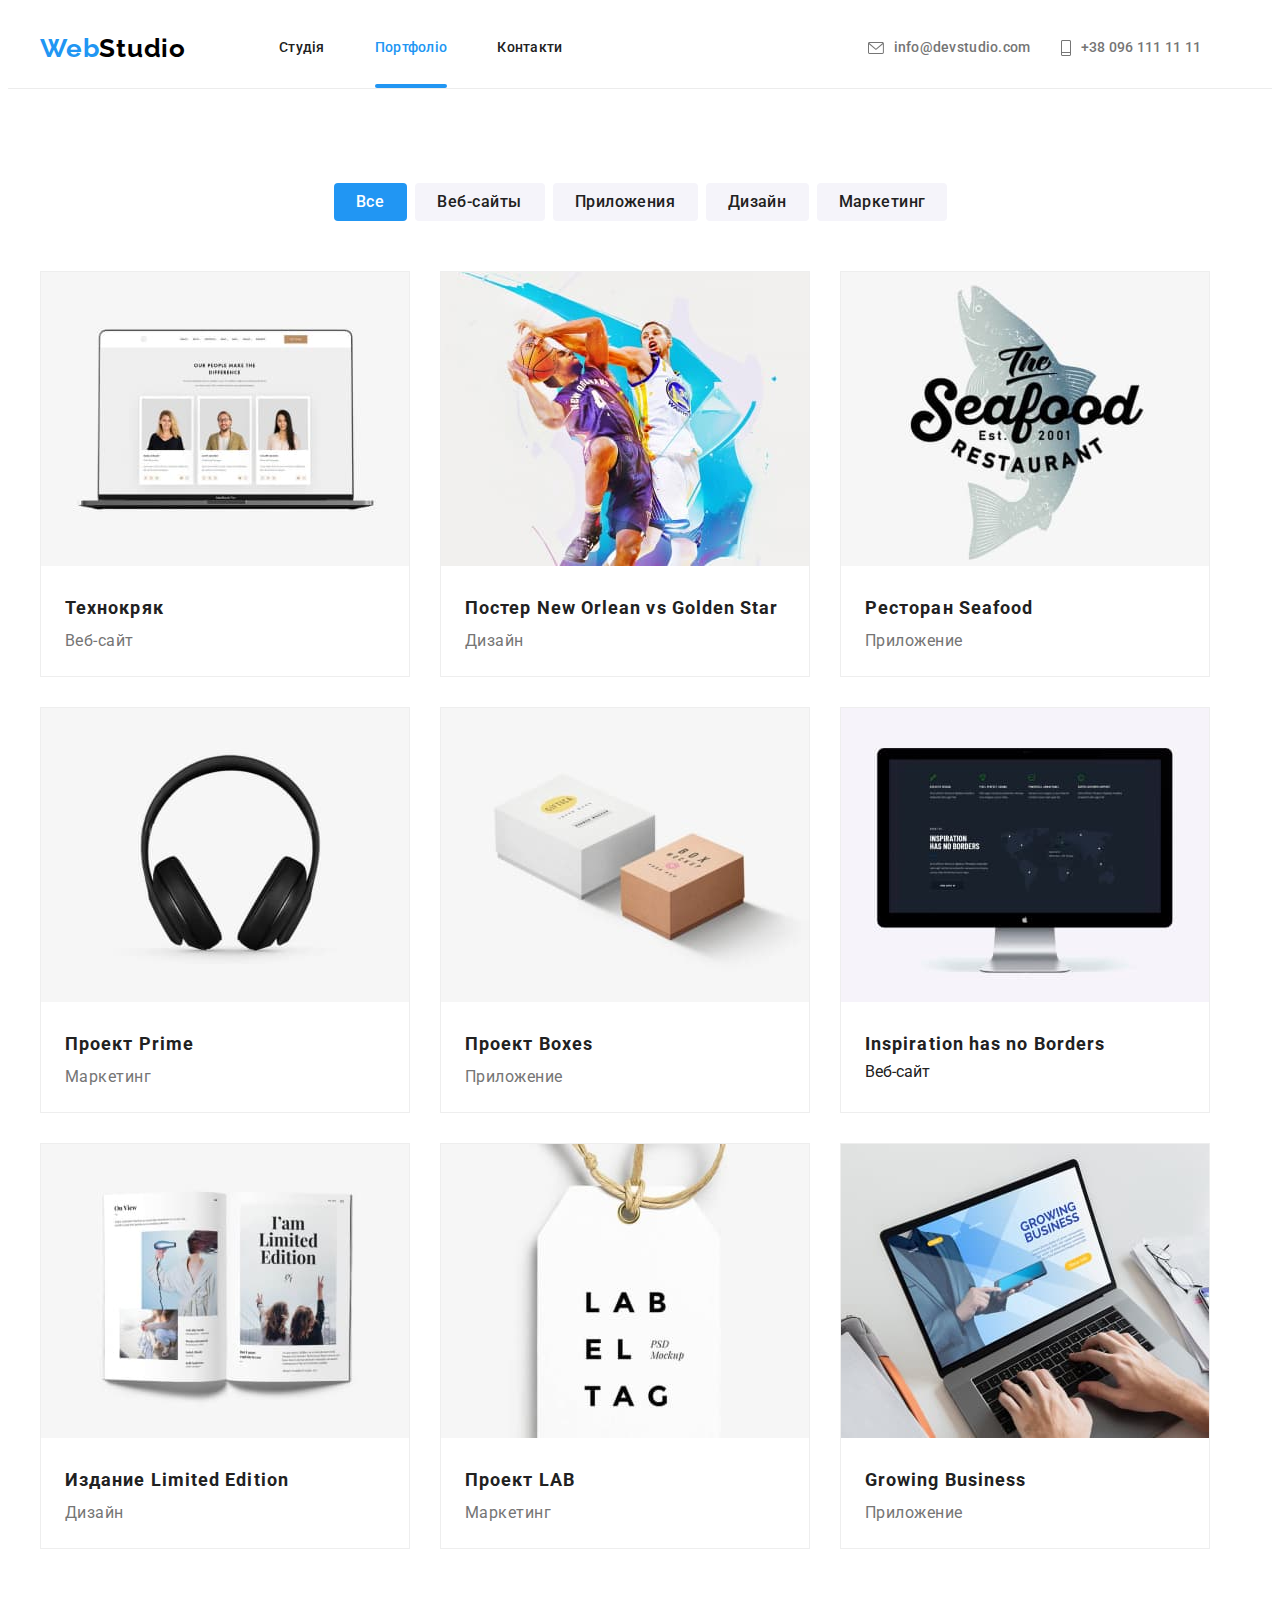
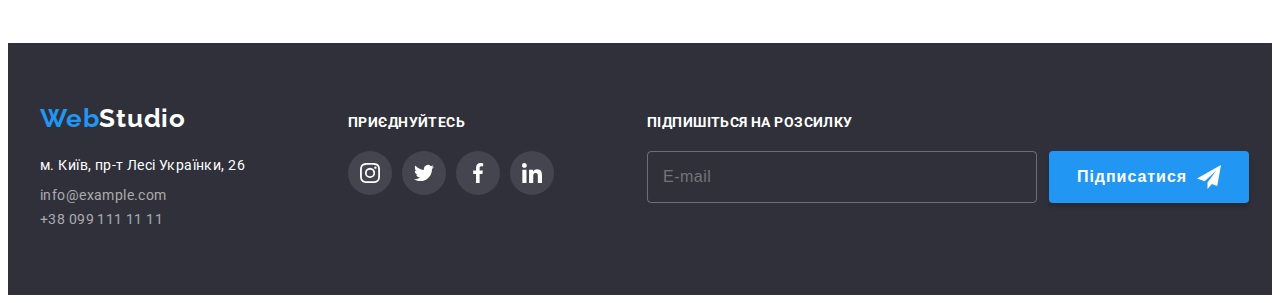
==== portfolio.html @ 6c7ede00 "start" ====
<!DOCTYPE html>
<html lang="en">
  <head>
    <meta charset="UTF-8" />
    <meta http-equiv="X-UA-Compatible" content="IE=edge" />
    <meta name="viewport" content="width=device-width, initial-scale=1.0" />
    <title>Portfolio</title>
    <link rel="preconnect" href="https://fonts.googleapis.com" />
    <link rel="preconnect" href="https://fonts.gstatic.com" crossorigin />
    <link
      href="https://fonts.googleapis.com/css2?family=Raleway:wght@700&family=Roboto:wght@400;500;700;900&display=swap"
      rel="stylesheet"
    />
    <link
      rel="stylesheet"
      href="https://cdnjs.cloudflare.com/ajax/libs/modern-normalize/1.1.0/modern-normalize.min.css"
      integrity="sha512-wpPYUAdjBVSE4KJnH1VR1HeZfpl1ub8YT/NKx4PuQ5NmX2tKuGu6U/JRp5y+Y8XG2tV+wKQpNHVUX03MfMFn9Q=="
      crossorigin="anonymous"
      referrerpolicy="no-referrer"
    />
    <link rel="stylesheet" href="./css/main.min.css">
    <!-- <link rel="stylesheet" href="./css/styles.css" /> -->
  </head>
  <body class="page">
    <!-- Header section -->
    <header class="header__border">
    <div class="container header__container">
      <nav class="nav, link">
        <a class="header__logo link" href="" lang="en">Web<span class="logo-accent">Studio</span></a>
        <ul class="nav__list list">
          <li><a class="nav__item link" href="./index.html">Студія</a></li>
          <li><a class="nav__item nav__item--studio link" href="./portfolio.html">Портфоліо</a></li>
          <li><a class="nav__item link nav__item--contacts" href="index.html">Контакти</a></li>
        </ul>
      </nav>

      <ul class="header__contacts list">
        <li>
          <a class="header__link link " href="mailto:info@devstudio.com"><svg class="header__icons"
              width="16px" height="12px">
              <use href="./images/icons/icons2.svg#mailhover">
            </svg>info@devstudio.com</a>
        </li>
        <li><a class="header__tel link" href="tel:+380961111111"><svg class="header__icons"
              width="10px" height="16px">
              <use href="./images/icons/icons2.svg#vector">
            </svg>+38 096 111 11 11</a></li>
      </ul>
    </div>
  </header>
    <main>
      <!-- Портфолио кнопки -->
      <section class="portfolio__button portfolio">
        <div class="container">
          <div>
            <ul class="portfolio__list list">
              <li>
                <button type="button" class="portfolio__btn current portfolio__btn--curent">
                  Все
                </button>
              </li>
              <li>
                <button type="button" class="portfolio__btn portfolio__btn--site">Веб-сайты</button>
              </li>
              <li>
                <button type="button" class="portfolio__btn portfolio__btn--app">Приложения</button>
              </li>
              <li>
                <button type="button" class="portfolio__btn portfolio__btn--design">Дизайн</button>
              </li>
              <li>
                <button type="button" class="portfolio__btn portfolio__btn--marketing">
                  Маркетинг
                </button>
              </li>
            </ul>
          </div>
          <h1 class="portfolio__title">Preview</h1>
          <ul class="portfolio__cards--list list">
            <li class="portfolio__item--cards">
              <div>
              <a href="" class="portfolio__link--cards" >
                <div class="portfolio__foto">
                <img
                  src="./images/portfolio/img1.jpg"
                  alt="Веб-сайт"
                  width="370"
                  
                /><div class="portfolio__overlay">
                  <p class="portfolio__overlay--text">
                    Ресурс пропонує комплексні пропозиції з різним рівнем функціоналу та сервісів. Все це дозволить відвідувачу отримати вичерпні відомості про компанію чи приватну особу.
                  </p>
                </div> </div>
                   
                <div class="portfolio__cards--name">
                  <h2 class="portfolio__cards--title">Технокряк</h2>
                  <p class="portfolio__cards--text">Веб-сайт</p>
                </div>
              </a>
              </div>
            </li>
            
            <li class="portfolio__item--cards">
              <div>
              <a href="" class="portfolio__link--cards">
                <div class="portfolio__foto">
                <img
                  src="./images/portfolio/img2.jpg"
                  alt="Дизайн"
                  width="370"
                  
                /><div class="portfolio__overlay">
                  <p class="portfolio__overlay--text">
Ресурс пропонує комплексні пропозиції з різним рівнем функціоналу та сервісів. Все це дозволить відвідувачу отримати вичерпні відомості про компанію чи приватну особу.
                  </p>
                </div></div>
                
                <div class="portfolio__cards--name">
                  <h2 class="portfolio__cards--title">Постер New Orlean vs Golden Star</h2>
                  <p class="portfolio__cards--text">Дизайн</p>
                </div>
              </a>
              </div>
            </li>
            <li class="portfolio__item--cards">
              <div>
              <a href="" class="portfolio__link--cards">
                <div class="portfolio__foto">
                <img
                  src="./images/portfolio/img3.jpg"
                  alt="Приложение"
                  width="370"
                /><div class="portfolio__overlay">
                  <p class="portfolio__overlay--text">
Ресурс пропонує комплексні пропозиції з різним рівнем функціоналу та сервісів. Все це дозволить відвідувачу отримати вичерпні відомості про компанію чи приватну особу.
                  </p>
                </div></div>
                
                <div class="portfolio__cards--name">
                  <h2 class="portfolio__cards--title">Ресторан Seafood</h2>
                  <p class="portfolio__cards--text">Приложение</p>
                </div>
              </a>
              </div>
            </li>
            <li class="portfolio__item--cards">
              <div>
              <a href="" class="portfolio__link--cards">
                <div class="portfolio__foto">
                <img
                  src="./images/portfolio/img4.jpg"
                  alt="Маркетинг"
                  width="370"
                /><div class="portfolio__overlay">
                  <p class="portfolio__overlay--text">
Ресурс пропонує комплексні пропозиції з різним рівнем функціоналу та сервісів. Все це дозволить відвідувачу отримати вичерпні відомості про компанію чи приватну особу.
                  </p>
                </div></div>
                
                <div class="portfolio__cards--name">
                  <h2 class="portfolio__cards--title">Проект Prime</h2>
                  <p class="portfolio__cards--text">Маркетинг</p>
                </div>
              </a>
              </div>
            </li>
            <li class="portfolio__item--cards">
              <div>
              <a href="" class="portfolio__link--cards">
                <div class="portfolio__foto">
                <img
                  src="./images/portfolio/img5.jpg"
                  alt="Приложение"
                  width="370"
                /><div class="portfolio__overlay">
                  <p class="portfolio__overlay--text">
Ресурс пропонує комплексні пропозиції з різним рівнем функціоналу та сервісів. Все це дозволить відвідувачу отримати вичерпні відомості про компанію чи приватну особу.
                  </p>
                </div></div>
                
                <div class="portfolio__cards--name">
                  <h2 class="portfolio__cards--title">Проект Boxes</h2>
                  <p class="portfolio__cards--text">Приложение</p>
                </div>
              </a>
              </div>
            </li>
            <li class="portfolio__item--cards">
              <div>
              <a href="" class="portfolio__link--cards">
                <div class="portfolio__foto">
                <img
                  src="./images/portfolio/img6.jpg"
                  alt="Веб-сайт"
                  width="370"
                /><div class="portfolio__overlay">
                  <p class="portfolio__overlay--text">
Ресурс пропонує комплексні пропозиції з різним рівнем функціоналу та сервісів. Все це дозволить відвідувачу отримати вичерпні відомості про компанію чи приватну особу.
                  </p>
                </div></div>
                
                <div class="portfolio__cards--name">
                  <h2 class="portfolio__cards--title">Inspiration has no Borders</h2>
                  <p class="portfolio-cards-text">Веб-сайт</p>
                </div>
              </a>
              </div>
            </li>
            <li class="portfolio__item--cards">
              <div>
              <a href="" class="portfolio__link--cards">
                <div class="portfolio__foto">
                <img
                  src="./images/portfolio/img7.jpg"
                  alt="Дизайн"
                  width="370"
                /><div class="portfolio__overlay">
                  <p class="portfolio__overlay--text">
Ресурс пропонує комплексні пропозиції з різним рівнем функціоналу та сервісів. Все це дозволить відвідувачу отримати вичерпні відомості про компанію чи приватну особу.
                  </p>
                </div></div>
                
                <div class="portfolio__cards--name">
                  <h2 class="portfolio__cards--title">Издание Limited Edition</h2>
                  <p class="portfolio__cards--text">Дизайн</p>
                </div>
              </a>
              </div>
            </li>
            <li class="portfolio__item--cards">
              <div>
              <a href="" class="portfolio__link--cards">
                <div class="portfolio__foto">
                <img
                  src="./images/portfolio/img8.jpg"
                  alt="Маркетинг"
                  width="370"
                /><div class="portfolio__overlay">
                  <p class="portfolio__overlay--text">
Ресурс пропонує комплексні пропозиції з різним рівнем функціоналу та сервісів. Все це дозволить відвідувачу отримати вичерпні відомості про компанію чи приватну особу.
                  </p>
                </div></div>
                
                <div class="portfolio__cards--name">
                  <h2 class="portfolio__cards--title">Проект LAB</h2>
                  <p class="portfolio__cards--text">Маркетинг</p>
                </div>
              </a>
              </div>
            </li>
            <li class="portfolio__item--cards">
              <div>
              <a href="" class="portfolio__link--cards">
                <div class="portfolio__foto">
                <img
                  src="./images/portfolio/img9.jpg"
                  alt="Приложение"
                  width="370"
                /><div class="portfolio__overlay">
                  <p class="portfolio__overlay--text">
Ресурс пропонує комплексні пропозиції з різним рівнем функціоналу та сервісів. Все це дозволить відвідувачу отримати вичерпні відомості про компанію чи приватну особу.
                  </p>
                </div></div>
                
                <div class="portfolio__cards--name">
                  <h2 class="portfolio__cards--title">Growing Business</h2>
                  <p class="portfolio__cards--text">Приложение</p>
                </div>
              </a>
              </div>
            </li>
          </ul>
        </div>
      </section>
    </main>
    <footer class="footer">
    <div class="container">
      <div>
        <a class="header__logo link footer__logo" href="" lang="en">Web<span
            class="footer__accent">Studio</span></a>
        <address>
          <ul class="footer__list list">
            <li>
              <a class="link" href="https://bit.ly/3pXMvUd" target="_blank" rel="noopener noreferrer"><samp
                  class="footer__text">м. Київ, пр-т Лесі Українки, 26</samp>
              </a>
            </li>
            <li>
              <a class="footer__link" href="mailto:info@devstudio.com">info@example.com</a>
            </li>
            <li><a class="footer__tel link" href="tel:+380991111111">+38 099 111 11 11</a></li>
          </ul>
        </address>
      </div>
      <!-- Футер. приєднуйтесь -->
      <div class="footer__join ">
        <h3 class="footer__title">приєднуйтесь</h3>
        <ul class="footer__social--list">
          <li><a class="footer__social--link" href rel="noopener nooferrer" target="_blank" aria-label="instagram">
              <svg class="footer__icon" width="20px" height="20px">
                <use href="./images/icons/icons2.svg#instagram"></use>
              </svg>
            </a></li>
          <li><a class="footer__social--link" href rel="noopener nooferrer" target="_blank" aria-label="twitter">
              <svg class="footer__icon" width="20px" height="20px">
                <use href="./images/icons/icons2.svg#twitter"></use>
              </svg>
            </a></li>
          <li><a class="footer__social--link" href rel="noopener nooferrer" target="_blank" aria-label="facebook">
              <svg class="footer__icon" width="20px" height="20px">
                <use href="./images/icons/icons2.svg#facebook"></use>
              </svg>
            </a></li>
          <li><a class="footer__social--link" href rel="noopener nooferrer" target="_blank" aria-label="linkedin">
              <svg class="footer__icon" width="20px" height="20px">
                <use href="./images/icons/icons2.svg#linkedin"></use>
              </svg>
            </a></li>
      </div>
      <!-- Підписатися -->
      <form class="subscription">
      <h3 class="subscription__title">Підпишіться на розсилку</h3>
      <div class="subsubscription__group">
      <label>
        <input class="subscription__input" type="email" name="email" placeholder="E-mail">
      </label>
      <button class="subscription__btn" type="submit">Підписатися
        <svg height="24" width="24">
          <use href="./images/icons/icons2.svg#send"></use>
        </svg>
      </button>
      </div>      
    </form>
      </div>
    </div>
  </footer>
  </body>
</html>
---- css/main.min.css ----
:root{--main-font: "Roboto", sans-serif;--secondary-font: "Raleway", sans-serif;--main-txt-cl: #212121;--secondary-txt-cl: #757575;--logo-blue-txt-cl: #2196F3;--logo-black-txt-cl: #000000;--logo-white-txt-cl: #FFFFFF;--white-txt-cl: #FFFFFF;--dark-bg-cl: #2F303A;--light-bg-cl: #F5F4FA;--overlay-bg-cl: #C4C4C4;--blue-bg-cl: #2196F3;--white-bg-cl: #FFFFFF;--button-text-color: #000000;--focus-color: #ffffff;--border-form: #D9D9D9;--border-color: #ECECEC;--border-social-color: #AFB1B8;--border-cards-color: #EEEEEE;--social-icon-color: #AFB1B8;--akcent-color: #2196F3;--animation: 250ms cubic-bezier(0.4, 0, 0.2, 1)}.visuaaly-hidden{position:absolute;white-space:nowrap;width:1px;height:1px;overflow:hidden;border:0;padding:0;clip:rect(0 0 0 0);-webkit-clip-path:inset(50%);clip-path:inset(50%);margin:-1px}.container{width:1200px;padding-left:15px;padding-right:15px;margin:0 auto}body{font-family:var(--main-font);color:var(--main-txt-cl)}.footer__link,.header__link,.link,.portfolio__link--cards{text-decoration:none;color:currentColor}.list{list-style:none;padding:0;margin:0}h1,h2,h3,h4,h5,h6,p{margin:0}.btn{font-family:inherit;font-weight:700;font-size:16px;line-height:1.88;letter-spacing:.06em;max-width:250px;min-width:200px;max-height:50px;padding-top:10px;padding-right:32px;padding-bottom:10px;padding-left:32px;color:--white-txt-cl;background:--blue-bg-cl;-webkit-box-shadow:0px 4px 4px rgba(0,0,0,.15);box-shadow:0px 4px 4px rgba(0,0,0,.15);border-radius:4px;border:rgba(0,0,0,0);-webkit-transition:color var(--animation) background-color var(--animation);transition:color var(--animation) background-color var(--animation)}.btn:hover,.btn:focus{cursor:pointer;color:var --button-text-color;background-color:var --focus-color}.hero__btn{display:-webkit-box;display:-ms-flexbox;display:flex;margin:0 auto;margin-bottom:106px;background-color:var(--blue-bg-cl);color:var(--white-txt-cl)}.backdrop{position:fixed;top:0;left:0;z-index:1000;width:100%;height:100%;background-color:rgba(0,0,0,.2);-webkit-transition:opacity 250ms ease-out,visibility 600ms ease-out;transition:opacity 250ms ease-out,visibility 600ms ease-out}.backdrop.is-hidden{opacity:0;visibility:hidden;pointer-events:none}.backdrop.is-hidden.modal{opacity:0}.modal{position:absolute;top:50%;left:50%;width:528px;min-height:581px;background-color:#fff;border-radius:4px;position:relative;-webkit-transform:translate(-50%, -50%) scale(1);transform:translate(-50%, -50%) scale(1);opacity:1;-webkit-transition:opacity 400ms ease-in-out 200ms,-webkit-transform 250ms ease-in-out 200ms;transition:opacity 400ms ease-in-out 200ms,-webkit-transform 250ms ease-in-out 200ms;transition:transform 250ms ease-in-out 200ms,opacity 400ms ease-in-out 200ms;transition:transform 250ms ease-in-out 200ms,opacity 400ms ease-in-out 200ms,-webkit-transform 250ms ease-in-out 200ms;padding-top:40px;padding-right:41px;padding-bottom:40px;padding-left:39px}.modal__btn{position:absolute;width:30px;height:30px;padding:0;display:-webkit-box;display:-ms-flexbox;display:flex;-webkit-box-align:center;-ms-flex-align:center;align-items:center;-webkit-box-pack:center;-ms-flex-pack:center;justify-content:center;top:8px;right:8px;border-radius:50%;border:1px solid rgba(0,0,0,.1);background-color:rgba(0,0,0,0);cursor:pointer}.modal__btn--icon{width:11px;height:11px;-webkit-transition-duration:250ms;transition-duration:250ms;-webkit-transition-timing-function:cubic-bezier(0.4, 0, 0.2, 1);transition-timing-function:cubic-bezier(0.4, 0, 0.2, 1);-webkit-transition-delay:0s;transition-delay:0s}.modal__btn--icon:hover,.modal__btn--icon:focus{fill:var(--akcent-color)}.register__form{text-align:center}.register__title{display:block;margin-bottom:12px;font-weight:700;font-size:20px;line-height:1.15;text-align:center;letter-spacing:.03em;color:var(--main-txt-cl)}.register__group{margin-bottom:20px}.register__lable{display:block;text-align:left;margin-bottom:5px;font-weight:400;font-size:12px;line-height:1.17;letter-spacing:.01em;color:var(--secondary-txt-cl);padding-left:1px}.register__wrap{display:block;position:relative;margin-bottom:10px}.register__wrap:last-child{margin-bottom:0}.register__field{position:relative}.register__icon{position:absolute;top:29px;top:50%;-webkit-transform:translateY(-50%);transform:translateY(-50%);left:12px;-webkit-transition-duration:250ms;transition-duration:250ms;-webkit-transition-timing-function:cubic-bezier(0.4, 0, 0.2, 1);transition-timing-function:cubic-bezier(0.4, 0, 0.2, 1);-webkit-transition-delay:0s;transition-delay:0s}.register__input,.register__message{border:solid 1px var(--border-form);border-radius:5px;width:100%;outline:rgba(0,0,0,0);padding:10px;padding-left:50px;-webkit-transition-duration:250ms;transition-duration:250ms;-webkit-transition-timing-function:cubic-bezier(0.4, 0, 0.2, 1);transition-timing-function:cubic-bezier(0.4, 0, 0.2, 1);-webkit-transition-delay:0s;transition-delay:0s}.register__input:focus,.register__input:focus,.register__message:focus,.register__message:focus{border:solid 1px var(--akcent-color)}.register__message{resize:none;height:120px;padding:10px}.register__input:focus-within+.register__icon{fill:var(--akcent-color)}textarea::-webkit-input-placeholder{font-style:normal;font-weight:400;font-size:12px;line-height:1.17;letter-spacing:.01em;color:rgba(117,117,117,.5)}textarea::-moz-placeholder{font-style:normal;font-weight:400;font-size:12px;line-height:1.17;letter-spacing:.01em;color:rgba(117,117,117,.5)}textarea:-ms-input-placeholder{font-style:normal;font-weight:400;font-size:12px;line-height:1.17;letter-spacing:.01em;color:rgba(117,117,117,.5)}textarea::-ms-input-placeholder{font-style:normal;font-weight:400;font-size:12px;line-height:1.17;letter-spacing:.01em;color:rgba(117,117,117,.5)}textarea::placeholder{font-style:normal;font-weight:400;font-size:12px;line-height:1.17;letter-spacing:.01em;color:rgba(117,117,117,.5)}.register__agreement{display:-webkit-box;display:-ms-flexbox;display:flex;-webkit-box-align:center;-ms-flex-align:center;align-items:center;-webkit-box-pack:center;-ms-flex-pack:center;justify-content:center;gap:9px;margin-bottom:30px}.register__agreement--text{font-style:normal;font-weight:400;font-size:14px;line-height:1.71;letter-spacing:.03em;color:var(--secondary-txt-cl)}.register__icon--uncheck{-webkit-transition:opacity 250ms ease-in-out;transition:opacity 250ms ease-in-out}.register__icon--check{opacity:0;-webkit-transition:opacity 250ms ease-in-out;transition:opacity 250ms ease-in-out}.register__checkbox:checked+.register__icon--agreement .register__icon--uncheck{opacity:0}.register__checkbox:checked+.register__icon--agreement .register__icon--check{opacity:1}.register__agreement--link{text-decoration:underline;color:var(--akcent-color);text-underline-position:under}.register__btn{display:inline-block;-webkit-box-align:center;-ms-flex-align:center;align-items:center;padding:10px 55px;font-family:inherit;font-weight:700;font-size:16px;line-height:1.875;letter-spacing:.06em;color:var(--white-txt-cl);cursor:pointer;background-color:var(--akcent-color);-webkit-box-shadow:0px 4px 4px rgba(0,0,0,.15);box-shadow:0px 4px 4px rgba(0,0,0,.15);border-radius:4px;border-color:rgba(0,0,0,0)}.container{width:1200px;padding-left:15px;padding-right:15px;margin-left:auto;margin-right:auto}.logo-accent{color:var --logo-black-txt-cl}.benefits__text{margin-bottom:50px;font-weight:700;font-size:36px;line-height:1.17;text-align:center;letter-spacing:.03em;color:var(--main-txt-cl)}.header__border{border-bottom:1px solid var(--border-color)}.header__container{display:-webkit-box;display:-ms-flexbox;display:flex}.link{display:-webkit-box;display:-ms-flexbox;display:flex}.header__logo{margin-right:93px;-webkit-box-align:center;-ms-flex-align:center;align-items:center}.nav__list{display:-webkit-box;display:-ms-flexbox;display:flex;-webkit-box-align:center;-ms-flex-align:center;align-items:center}.nav__item{padding-top:32px;padding-bottom:32px;margin-right:50px}.nav__item{position:relative;-webkit-transition:color var(--animation);transition:color var(--animation)}.nav__item--contacts{margin-right:0}.header__contacts{margin-left:305px;display:-webkit-box;display:-ms-flexbox;display:flex;-webkit-box-align:center;-ms-flex-align:center;align-items:center;font-weight:500;font-size:14px;color:var(--secondary-txt-cl)}.header__icons{display:-webkit-box;display:-ms-flexbox;display:flex;-webkit-box-pack:center;-ms-flex-pack:center;justify-content:center;-webkit-box-align:center;-ms-flex-align:center;align-items:center;margin-right:10px;fill:currentColor}.header__link{-webkit-box-align:center;-ms-flex-align:center;align-items:center;padding-top:32px;padding-bottom:32px;margin-right:30px;position:relative;-webkit-transition:color var(--animation);transition:color var(--animation)}.header__tel{padding-top:32px;padding-bottom:32px;position:relative;-webkit-transition:color var(--animation);transition:color var(--animation)}.header__logo{font-family:var(--secondary-font);color:var(--logo-blue-txt-cl);font-weight:700;font-size:26px;line-height:1.19;letter-spacing:.03em}.logo-accent{color:var(--logo-black-txt-cl)}.nav__item{font-weight:500;font-size:14px;line-height:1.14;letter-spacing:.02em;color:var(--main-txt-cl)}.nav__item:hover,.nav__item:focus{color:var(--logo-blue-txt-cl)}.nav__item--studio{font-weight:500;font-size:14px;line-height:1.14;letter-spacing:.02em;color:var(--logo-blue-txt-cl);text-decoration:none}.nav__item--studio{position:relative;color:var(--logo-blue-txt-cl)}.nav__item--studio::after{position:absolute;bottom:0;left:0;content:"";width:100%;height:4px;border-radius:2px;background-color:var(--logo-blue-txt-cl)}.header__link,.header__tel{font-weight:500;font-size:14px;line-height:1.14;letter-spacing:.02em;color:var(--secondary-txt-cl)}.header__link:hover,.header__link:focus,.header__tel:hover,.header__tel:focus{color:var(--logo-blue-txt-cl)}.header__tel{font-weight:500;font-size:14px;line-height:1.14;letter-spacing:.02em;color:var(--secondary-txt-cl)}.header__tel:hover,.header__tel:focus{color:var(--logo-blue-txt-cl)}.overlay{max-width:1600px;height:600px;margin-right:auto;margin-left:auto;background-image:-webkit-gradient(linear, left top, right top, from(rgba(47, 48, 58, 0.4)), to(rgba(47, 48, 58, 0.4))),url(../images/studio/imghero.jpg);background-image:linear-gradient(to right, rgba(47, 48, 58, 0.4), rgba(47, 48, 58, 0.4)),url(../images/studio/imghero.jpg);background-position:center;background-color:var(--overlay-bg-cl)}.hero{padding-top:94px;padding-bottom:94px;margin-left:auto;margin-right:auto;background-color:var(--dark-bg-cl)}.hero__text{margin-top:106px;margin-bottom:30px;font-weight:900;font-size:44px;line-height:1.36;text-align:center;letter-spacing:.06em;text-transform:uppercase;color:var(--white-txt-cl)}.register__input,.register__message{border:solid 1px var(--border-form);border-radius:5px;width:100%;outline:rgba(0,0,0,0);padding:10px;padding-left:50px;-webkit-transition-duration:250ms;transition-duration:250ms;-webkit-transition-timing-function:cubic-bezier(0.4, 0, 0.2, 1);transition-timing-function:cubic-bezier(0.4, 0, 0.2, 1);-webkit-transition-delay:0s;transition-delay:0s}.register__input:focus,.register__input:focus,.register__message:focus,.register__message:focus{border:solid 1px var(--akcent-color)}.register__message{resize:none;height:120px;padding:10px}.register__input:focus-within+.register__icon{fill:var(--akcent-color)}textarea::-webkit-input-placeholder{font-style:normal;font-weight:400;font-size:12px;line-height:1.17;letter-spacing:.01em;color:rgba(117,117,117,.5)}textarea::-moz-placeholder{font-style:normal;font-weight:400;font-size:12px;line-height:1.17;letter-spacing:.01em;color:rgba(117,117,117,.5)}textarea:-ms-input-placeholder{font-style:normal;font-weight:400;font-size:12px;line-height:1.17;letter-spacing:.01em;color:rgba(117,117,117,.5)}textarea::-ms-input-placeholder{font-style:normal;font-weight:400;font-size:12px;line-height:1.17;letter-spacing:.01em;color:rgba(117,117,117,.5)}textarea::placeholder{font-style:normal;font-weight:400;font-size:12px;line-height:1.17;letter-spacing:.01em;color:rgba(117,117,117,.5)}.register__agreement{display:-webkit-box;display:-ms-flexbox;display:flex;-webkit-box-align:center;-ms-flex-align:center;align-items:center;-webkit-box-pack:center;-ms-flex-pack:center;justify-content:center;gap:9px;margin-bottom:30px}.register__agreement--text{font-style:normal;font-weight:400;font-size:14px;line-height:1.71;letter-spacing:.03em;color:var(--secondary-txt-cl)}.register__icon--uncheck{-webkit-transition:opacity 250ms ease-in-out;transition:opacity 250ms ease-in-out}.register__icon--check{opacity:0;-webkit-transition:opacity 250ms ease-in-out;transition:opacity 250ms ease-in-out}.register__checkbox:checked+.register__icon--agreement .register__icon--uncheck{opacity:0}.register__checkbox:checked+.register__icon--agreement .register__icon--check{opacity:1}.register__agreement--link{text-decoration:underline;color:var(--akcent-color);text-underline-position:under}.register__btn{display:inline-block;-webkit-box-align:center;-ms-flex-align:center;align-items:center;padding:10px 55px;font-family:inherit;font-weight:700;font-size:16px;line-height:1.875;letter-spacing:.06em;color:var(--white-txt-cl);cursor:pointer;background-color:var(--akcent-color);-webkit-box-shadow:0px 4px 4px rgba(0,0,0,.15);box-shadow:0px 4px 4px rgba(0,0,0,.15);border-radius:4px;border-color:rgba(0,0,0,0)}.advantage{padding-top:94px;padding-bottom:94px}.advantage__icon{display:-webkit-box;display:-ms-flexbox;display:flex;-webkit-box-pack:center;-ms-flex-pack:center;justify-content:center;-webkit-box-align:center;-ms-flex-align:center;align-items:center;width:270px;height:120px;background-color:var(--light-bg-cl);border-radius:4px;margin-bottom:30px}.advantage__list{display:-webkit-box;display:-ms-flexbox;display:flex;gap:30px}.advantage__list:last-child{margin-right:0}.advantage__title{margin-bottom:10px;width:270px;height:16px;font-weight:700;font-size:14px;line-height:1.14;letter-spacing:.03em;text-transform:uppercase;color:var(--main-txt-cl)}.advantage__text{width:270px;height:75px;font-weight:400;font-size:14px;line-height:1.71;letter-spacing:.03em;color:var(--secondary-txt-cl)}.team{padding-top:94px;padding-bottom:94px;background-color:var(--light-bg-cl)}.team__name--post{padding-top:30px;padding-bottom:30px}.team__title{margin-bottom:50px;font-weight:700;font-size:36px;line-height:1.17;text-align:center;letter-spacing:.03em;color:var(--main-txt-cl)}.team__list{width:270px;display:-webkit-box;display:-ms-flexbox;display:flex;gap:30px}.team__items{-webkit-box-shadow:0px 1px 3px rgba(0,0,0,.12),0px 1px 1px rgba(0,0,0,.14),0px 2px 1px rgba(0,0,0,.2);box-shadow:0px 1px 3px rgba(0,0,0,.12),0px 1px 1px rgba(0,0,0,.14),0px 2px 1px rgba(0,0,0,.2);border-radius:0px 0px 4px 4px;background:var(--white-bg-cl)}.team__name{margin-bottom:10px;font-weight:500;font-size:16px;line-height:1.19;text-align:center;letter-spacing:.03em;color:var(--main-txt-cl)}.team__post{font-weight:400;font-size:16px;line-height:1.19;text-align:center;letter-spacing:.03em;color:var(--secondary-txt-cl);margin-bottom:16px}.team__list{-webkit-box-align:center;-ms-flex-align:center;align-items:center}.social__link{-webkit-box-align:center;-ms-flex-align:center;align-items:center;-webkit-box-pack:center;-ms-flex-pack:center;justify-content:center;display:-webkit-box;display:-ms-flexbox;display:flex;width:44px;height:44px;background-color:var(--white-bg-cl);border-radius:50%;-webkit-transition:color var(--animation),background-color var(--animation);transition:color var(--animation),background-color var(--animation)}.social__link:hover,.social__link:focus{background-color:var(--blue-bg-cl);outline:none}.social__list{gap:10px;display:-webkit-box;display:-ms-flexbox;display:flex;-webkit-box-align:center;-ms-flex-align:center;align-items:center;-webkit-box-pack:center;-ms-flex-pack:center;justify-content:center;padding-right:32px;padding-left:32px;list-style:none}.social__icon{fill:var(--social-icon-color)}.social__link:hover .social__icon{fill:var(--white-txt-cl)}.social__link:focus .social__icon{fill:var(--white-txt-cl)}.benefits{padding-bottom:94px}.benefits__text{margin-bottom:50px;font-weight:700;font-size:36px;line-height:1.17;text-align:center;letter-spacing:.03em;color:var(--main-txt-cl)}.benefits__list{display:-webkit-box;display:-ms-flexbox;display:flex;gap:30px}.benefits__foto{position:relative}.benefits__action{position:absolute;width:100%;bottom:0;padding-top:24px;padding-bottom:24px;overflow:hidden;opacity:1;background:rgba(47,48,58,.8);-webkit-transition:opacity var(--animation);transition:opacity var(--animation)}.benefits__text--action{font-family:"Roboto";font-style:normal;font-weight:700;font-size:14px;line-height:1.14;text-align:center;letter-spacing:.03em;text-transform:uppercase;color:var(--white-txt-cl)}.clients{padding-top:94px;padding-bottom:94px}.clients__list{display:-webkit-box;display:-ms-flexbox;display:flex;list-style:none;-webkit-box-align:center;-ms-flex-align:center;align-items:center;-webkit-box-pack:center;-ms-flex-pack:center;justify-content:center;gap:30px;margin:0;padding:0;-webkit-transition:color var(--animation),border-color var(--animation);transition:color var(--animation),border-color var(--animation)}.clients__icon{display:-webkit-box;display:-ms-flexbox;display:flex;-webkit-box-align:center;-ms-flex-align:center;align-items:center;-webkit-box-pack:center;-ms-flex-pack:center;justify-content:center;width:170px;height:92px;background-color:var(--white-bg-cl);border:1px solid var(--border-social-color);border-radius:4px;fill:var(--social-icon-color);-webkit-transition:color var(--animation),border-color var(--animation);transition:color var(--animation),border-color var(--animation)}.clients__icon:hover,.clients__icon:focus{fill:var(--akcent-color);border-color:var(--akcent-color);border:1px solid var(--akcent-color);outline:none}.clients__title{font-family:"Roboto";font-style:normal;font-weight:700;font-size:36px;line-height:1.17;text-align:center;letter-spacing:.03em;color:var(--main-txt-cl);margin-bottom:50px}.footer{padding-top:60px;padding-bottom:60px;background-color:var(--dark-bg-cl)}.footer .container{display:-webkit-box;display:-ms-flexbox;display:flex;-webkit-box-align:baseline;-ms-flex-align:baseline;align-items:baseline}.footer__logo{width:145px;height:31px;margin-bottom:20px}.footer__accent{color:var(--logo-white-txt-cl)}.footer__list{width:231px;height:81px}.footer__text{margin-bottom:9px;font-family:"Roboto";font-style:normal;font-weight:400;font-size:14px;line-height:1.71;letter-spacing:.03em;color:var(--logo-white-txt-cl)}.footer__text:hover,.footer__text:focus{color:var(--logo-blue-txt-cl)}.footer__link{margin-bottom:9px;font-family:"Roboto";font-style:normal;font-weight:400;font-size:14px;line-height:1.71;letter-spacing:.03em;color:rgba(255,255,255,.6);-webkit-transition:color var(--animation),background-color var(--animation);transition:color var(--animation),background-color var(--animation)}.footer__link:hover,.footer__link:focus{color:var(--logo-blue-txt-cl)}.footer__tel{font-family:"Roboto";font-style:normal;font-weight:400;font-size:14px;line-height:1.71;letter-spacing:.03em;color:rgba(255,255,255,.6)}.footer__tel:hover,.footer__tel:focus{color:var(--logo-blue-txt-cl)}.footer__text,.footer__link,.footer__tel{width:231px;height:21px}.footer__join{margin-left:70px;margin-right:93px}.footer__social--list{display:-webkit-box;display:-ms-flexbox;display:flex;-webkit-box-align:baseline;-ms-flex-align:baseline;align-items:baseline;-webkit-box-pack:center;-ms-flex-pack:center;justify-content:center;gap:10px;list-style:none;margin:0;padding-left:0}.footer__social--link{display:-webkit-box;display:-ms-flexbox;display:flex;-webkit-box-align:center;-ms-flex-align:center;align-items:center;-webkit-box-pack:center;-ms-flex-pack:center;justify-content:center;width:44px;height:44px;background-color:rgba(255,255,255,.1);border-radius:50%;margin-top:20px;-webkit-transition:color var(--animation),background-color var(--animation);transition:color var(--animation),background-color var(--animation)}.footer__social--link:hover,.footer__social--link:focus{fill:var(--akcent-color);border-color:var(--akcent-color);border:1px solid var(--akcent-color);background-color:var(--blue-bg-cl);outline:none}.footer__title{display:-webkit-box;display:-ms-flexbox;display:flex;-webkit-box-align:baseline;-ms-flex-align:baseline;align-items:baseline;font-family:"Roboto";font-style:normal;font-weight:700;font-size:14px;line-height:1.14;letter-spacing:.03em;text-transform:uppercase;color:var(--white-txt-cl);padding-left:0}.footer__icon{fill:var(--white-txt-cl)}.subsubscription__group{display:-webkit-box;display:-ms-flexbox;display:flex;gap:12px}.subscription__input{display:inline-block;width:358px;background-color:rgba(0,0,0,0);border:1px solid rgba(255,255,255,.3);border-radius:4px;padding:15px;font-style:normal;font-weight:400;font-size:16px;line-height:1.25;-webkit-box-align:center;-ms-flex-align:center;align-items:center;letter-spacing:.03em;color:rgba(255,255,255,.6);-webkit-transition:color var(--animation),border-color var(--animation);transition:color var(--animation),border-color var(--animation)}.subscription__input:hover,.subscription__input:focus{border:1px solid var(--akcent-color);border-color:var(--akcent-color);outline:none}.subscription__btn{display:-webkit-box;display:-ms-flexbox;display:flex;gap:10px;-webkit-box-align:center;-ms-flex-align:center;align-items:center;-webkit-box-pack:center;-ms-flex-pack:center;justify-content:center;background-color:var(--blue-bg-cl);border-radius:4px;border-color:rgba(0,0,0,0);-webkit-box-shadow:0px 4px 4px rgba(0,0,0,.15);box-shadow:0px 4px 4px rgba(0,0,0,.15);font-style:normal;font-weight:700;font-size:16px;line-height:1.875;text-align:center;letter-spacing:.06em;padding-top:10px;padding-right:28px;padding-bottom:10px;padding-left:29px;padding-left:28px;cursor:pointer;color:var(--white-txt-cl);border:none}.subscription__title{margin-bottom:20px;font-weight:700;font-size:14px;line-height:1.14;letter-spacing:.03em;text-transform:uppercase;color:var(--white-txt-cl)}.portfolio__button{padding-top:94px;padding-bottom:94px}.portfolio__list{display:-webkit-box;display:-ms-flexbox;display:flex;-webkit-box-pack:center;-ms-flex-pack:center;justify-content:center;gap:8px;margin-bottom:50px}.portfolio__btn--curent{width:73px;height:38px;padding-top:6px;padding-right:22px;padding-bottom:6px;padding-left:22px}.portfolio__btn--site{max-width:200px;min-width:130px;width:128px;height:38px;padding-top:6px;padding-right:22px;padding-bottom:6px;padding-left:22px}.portfolio__btn--app{width:145px;height:38px;padding-top:6px;padding-right:22px;padding-bottom:6px;padding-left:22px}.portfolio__btn--design{width:103px;height:38px;padding-top:6px;padding-right:22px;padding-bottom:6px;padding-left:22px}.portfolio__btn--marketing{width:130px;height:38px;padding-top:6px;padding-right:22px;padding-bottom:6px;padding-left:22px}.portfolio__btn{font-family:"Roboto";font-style:normal;font-weight:500;font-size:16px;line-height:1.62;text-align:center;letter-spacing:.03em;border:none;border-radius:4px;background:var(--light-bg-cl);-webkit-transition:color var(--animation),background-color var(--animation),-webkit-box-shadow var(--animation);transition:color var(--animation),background-color var(--animation),-webkit-box-shadow var(--animation);transition:color var(--animation),background-color var(--animation),box-shadow var(--animation);transition:color var(--animation),background-color var(--animation),box-shadow var(--animation),-webkit-box-shadow var(--animation);cursor:pointer}.portfolio__btn:hover,.portfolio__btn:focus{background:var(--blue-bg-cl);color:var(--white-txt-cl)}.portfolio__list,.portfolio__btn{color:var(--main-txt-cl)}.current{font-family:"Roboto";font-style:normal;color:var(--white-txt-cl);background:var(--blue-bg-cl);border-radius:4px;border:none}.portfolio__title{position:absolute;width:1px;height:1px;margin:-1px;border:0;padding:0;white-space:nowrap;-webkit-clip-path:inset(100%);clip-path:inset(100%);clip:rect(0 0 0 0);overflow:hidden}.portfolio__cards--title{max-width:350px;min-width:340px;width:322px;height:36px;font-weight:700;font-size:18px;line-height:2;letter-spacing:.06em;color:var(--main-txt-cl)}.portfolio__cards--text{width:322px;height:30px;font-weight:400;font-size:16px;line-height:1.88;letter-spacing:.03em;color:var(--secondary-txt-cl)}.portfolio__cards--list{display:-webkit-box;display:-ms-flexbox;display:flex;-ms-flex-wrap:wrap;flex-wrap:wrap;gap:30px}.portfolio__foto{position:relative;overflow:hidden}.portfolio__overlay{position:absolute;display:block;bottom:0;left:0;width:100%;height:100%;background-color:rgba(33,150,243,.9);-webkit-transform:translateY(100%);transform:translateY(100%);-webkit-transition:-webkit-transform var(--animation);transition:-webkit-transform var(--animation);transition:transform var(--animation);transition:transform var(--animation), -webkit-transform var(--animation)}.portfolio__overlay--text{font-family:var(--main-font);font-style:normal;font-weight:400;font-size:18px;line-height:1.56;padding-top:63px;padding-bottom:63px;padding-left:24px;padding-right:24px;letter-spacing:.03em;color:var(--white-txt-cl)}.portfolio__foto:hover .portfolio__overlay{-webkit-transform:translateY(0);transform:translateY(0);opacity:1}.portfolio__item--cards{-webkit-box-sizing:border-box;box-sizing:border-box;width:370px;background:var(--white-bg-cl);border:1px solid var(--border-cards-color);-webkit-transition:-webkit-transform var(--animation);transition:-webkit-transform var(--animation);transition:transform var(--animation);transition:transform var(--animation), -webkit-transform var(--animation);-webkit-transition:color var(--animation),background-color var(--animation),-webkit-box-shadow var(--animation);transition:color var(--animation),background-color var(--animation),-webkit-box-shadow var(--animation);transition:color var(--animation),background-color var(--animation),box-shadow var(--animation);transition:color var(--animation),background-color var(--animation),box-shadow var(--animation),-webkit-box-shadow var(--animation)}.portfolio__item--cards:hover{-webkit-box-shadow:0px 1px 1px rgba(0,0,0,.12),0px 4px 4px rgba(0,0,0,.06),1px 4px 6px rgba(0,0,0,.16);box-shadow:0px 1px 1px rgba(0,0,0,.12),0px 4px 4px rgba(0,0,0,.06),1px 4px 6px rgba(0,0,0,.16)}.portfolio__cards--name{padding-top:20px;padding-bottom:20px;padding-right:24px;padding-left:24px}/*# sourceMappingURL=main.min.css.map */
---- css/styles.css ----
/* :root { */
    /* fonts */
    /* --main-font: 'Roboto', sans-serif;
    --secondary-font: 'Raleway', sans-serif; */
    /* text color */
    /* --main-txt-cl: #212121;
    --secondary-txt-cl: #757575;
    --logo-blue-txt-cl: #2196F3;
    --logo-black-txt-cl: #000000;
    --logo-white-txt-cl: #FFFFFF;
    --white-txt-cl: #FFFFFF;    */
    /* bg color */
    /* --dark-bg-cl: #2F303A;
    --light-bg-cl: #F5F4FA;
    --overlay-bg-cl: #C4C4C4;
    --blue-bg-cl: #2196F3;
    --white-bg-cl: #FFFFFF; */
    /* others */
    /* --button-text-color: #000000;
    --focus-color: #ffffff;
    --border-form: #D9D9D9;
    --border-color: #ECECEC;
    --border-social-color:#AFB1B8;
    --border-cards-color: #EEEEEE;
    --social-icon-color:#AFB1B8;
    --akcent-color: #2196F3;
    --animation: 250ms cubic-bezier(0.4, 0, 0.2, 1);
} */


/* body {
    font-family: var(--main-font);
    color: var(--main-txt-cl);
} */

/* reset styles */
/* .footer__link, .header__link,
.link,
.portfolio__link--cards {
    text-decoration: none;
    color: currentColor;
} */

/* .list {
    list-style: none;
    padding: 0;
    margin: 0;
} */

/* h1,h2,h3,h4,h5,h6,p {
    margin: 0;
} */

/* Header section */
/* .container {
    width: 1200px;
    padding-left: 15px;
    padding-right: 15px;
    margin-left: auto;
    margin-right: auto;
} */


/* .header__border {
border-bottom: 1px solid var(--border-color);
} */
/* .header__container {
    display: flex;    
} */
 /* .link {
    display: flex;
} */
 
/* .header__logo {
    margin-right: 93px;
    align-items: center;
} */
 
/* .nav__list {
    display: flex;
    align-items: center;    
} */

/* .nav__item {
    padding-top: 32px;
    padding-bottom: 32px;
    margin-right: 50px;
} */

/* .nav__item {
    position: relative;
    transition: color var(--animation);
} */

/* .nav__item--contacts {
    margin-right: 0;
}    */

/* .header__contacts {
    margin-left: 305px;
    display: flex;
    align-items: center;
    font-weight: 500;
    font-size: 14px;
    color: var(--secondary-txt-cl);
} */

/* .header__icons {
    display: flex;
    justify-content: center;
    align-items: center;
    margin-right: 10px;
    fill: currentColor;    
} */

/* .header__link {
    align-items: center;
    padding-top: 32px;
    padding-bottom: 32px;
    margin-right: 30px;
    position: relative;
    transition: color var(--animation);
} */

/* .header__tel {
    padding-top: 32px;
    padding-bottom: 32px;
    position: relative;
    transition: color var(--animation);
} */

/* .header__logo {
    font-family: var(--secondary-font);
    color: var(--logo-blue-txt-cl);
    font-weight: 700;
    font-size: 26px;
    line-height: 1.19;
    letter-spacing: 0.03em;
} */

/* .logo-accent {
    color: var(--logo-black-txt-cl);
} */

/* .nav__item {
    font-weight: 500;
    font-size: 14px;
    line-height: 1.14;
    letter-spacing: 0.02em;
    color: var(--main-txt-cl);
} */

/* .nav__item--studio {
    font-weight: 500;
    font-size: 14px;
    line-height: 1.14;
    letter-spacing: 0.02em;
    color: var(--logo-blue-txt-cl);
    text-decoration: none;
} */


/* Подчёркивание */

/* .nav__item--studio {
    position: relative;
    color: var(--logo-blue-txt-cl);
} */

/* .nav__item--studio::after {
    position: absolute;
    bottom: 0;
    left: 0;
    content: "";
    width: 100%;
    height: 4px;
    border-radius: 2px;
    background-color: var(--logo-blue-txt-cl);
} */

/* .nav__item:hover,
.nav__item:focus {
    color: var(--logo-blue-txt-cl);
} */

/* .header__link,
.header__tel {    
    font-weight: 500;
    font-size: 14px;
    line-height: 1.14;
    letter-spacing: 0.02em;
    color: var(--secondary-txt-cl);
} */

/* .header__link:hover,
.header__link:focus {
    color: var(--logo-blue-txt-cl);
} */

/* .header__tel {
    font-weight: 500;
    font-size: 14px;
    line-height: 1.14;
    letter-spacing: 0.02em;
    color: var(--secondary-txt-cl);
} */

/* .header__tel:hover,
.header__tel:focus {
    color: var(--logo-blue-txt-cl);
} */



/* Hero */

/* .overlay {
    max-width: 1600px;
    height: 600px;
    margin-right: auto;
    margin-left: auto;
    background-image:linear-gradient(to right,
    rgba(47, 48, 58, 0.4),
    rgba(47, 48, 58, 0.4)),
    url(../images/studio/imghero.jpg);
    background-position: center;
    background-color: var(--overlay-bg-cl);
} */

/* .hero {
    padding-top: 94px;
    padding-bottom: 94px;
    margin-left: auto;
    margin-right: auto;
    background-color: var(--dark-bg-cl);
} */

/* .hero__text {
    margin-top: 106px;
    margin-bottom: 30px;
    font-weight: 900;
    font-size: 44px;
    line-height: 1.36;
    text-align: center;
    letter-spacing: 0.06em;
    text-transform: uppercase;
    color: var(--white-txt-cl);
} */

/* .hero__btn {
    display: flex;
    margin: 0 auto;
    margin-bottom: 106px;
} */
/* .btn {
    max-width: 250px;
    min-width: 200px;
    max-height: 50px;
    padding-top: 10px;
    padding-right: 32px;
    padding-bottom: 10px;
    padding-left: 32px;  
    
} */

/* .btn {
    font-family: inherit;
    font-weight: 700;
    font-size: 16px;
    line-height: 1.88;
    letter-spacing: 0.06em;
    color: var(--white-txt-cl);
    background: var(--blue-bg-cl);
    box-shadow: 0px 4px 4px rgba(0, 0, 0, 0.15);
    border-radius: 4px;
    border: transparent;
    transition: color var(--animation),
    background-color var(--animation);
} */

/* .btn:hover,
.btn:focus {
    cursor: pointer;
    color: var(--button-text-color);
    background-color: var(--focus-color); 
} */
/* Наши преимущества */
/* .advantage {
    padding-top: 94px;
    padding-bottom: 94px;
} */
/* .advantage__icon {
    display: flex;
    justify-content: center;
    align-items: center;
    width: 270px;
    height: 120px;
    background-color: var(--light-bg-cl);
    border-radius: 4px;
    margin-bottom: 30px;    
} */

/* .advantage__list {
    display: flex;
    gap: 30px;
} */

/* .advantage__list:last-child {
    margin-right: 0;
} */
/* .advantage__title {
    margin-bottom: 10px;
    width: 270px;
    height: 16px;
    font-weight: 700;
    font-size: 14px;
    line-height: 1.14;
    letter-spacing: 0.03em;
    text-transform: uppercase;
    color: var(--main-txt-cl);
} */

/* .advantage__text {
    width: 270px;
    height: 75px;
    font-weight: 400;
    font-size: 14px;
    line-height: 1.71;
    letter-spacing: 0.03em;
    color: var(--secondary-txt-cl);
} */

/* Чем мы занимаемся */
/* .benefits {
    padding-bottom: 94px;
} */


/* .benefits__text {
    margin-bottom: 50px;
    font-weight: 700;
    font-size: 36px;
    line-height: 1.17;
    text-align: center;
    letter-spacing: 0.03em;
    color: var(--main-txt-cl);
} */
/* .benefits__list {
    display: flex;
    gap: 30px;
} */
/* Чем мы занимаемся (текст на фото) */
/* .benefits__foto{
    position: relative;
} */

/* .benefits__action {
    position: absolute;
    width: 100%;
    bottom: 0;
    padding-top: 24px;
    padding-bottom: 24px;
    overflow: hidden;
    opacity: 1;
    background: rgba(47, 48, 58, 0.8);
    transition: opacity var(--animation);
} */

/* .benefits__text--action {
    font-family: 'Roboto';
    font-style: normal;
    font-weight: 700;
    font-size: 14px;
    line-height: 1.14;
    text-align: center;
    letter-spacing: 0.03em;
    text-transform: uppercase;
    color: var(--white-txt-cl);
} */


/* Наша команда */
/* .team {
    padding-top: 94px;
    padding-bottom: 94px;
    background-color: var(--light-bg-cl);
} */

/* .team__name--post {
padding-top: 30px;
padding-bottom: 30px;
} */

/* .team__title {
    margin-bottom: 50px;
    font-weight: 700;
    font-size: 36px;
    line-height: 1.17;
    text-align: center;
    letter-spacing: 0.03em;
    color: var(--main-txt-cl);    
} */

/* .team__list {
    width: 270px;
    display: flex;
    gap: 30px;
} */

/* .team__items {
    box-shadow: 0px 1px 3px rgba(0, 0, 0, 0.12), 0px 1px 1px rgba(0, 0, 0, 0.14), 0px 2px 1px rgba(0, 0, 0, 0.2);
    border-radius: 0px 0px 4px 4px;
    background: var(--white-bg-cl);
}  */

/* .team__name {   
    margin-bottom: 10px;
    font-weight: 500;
    font-size: 16px;
    line-height: 1.19;
    text-align: center;
    letter-spacing: 0.03em;
    color: var(--main-txt-cl);
} */

/* .team__post {
    font-weight: 400;
    font-size: 16px;
    line-height: 1.19;
    text-align: center;
    letter-spacing: 0.03em;
    color: var(--secondary-txt-cl);
    margin-bottom: 16px;
} */
/* .team__list {
    align-items: center;   
} */

/* .social__link {
    
    align-items: center;
    justify-content: center;
    display: flex;
    width: 44px;
    height: 44px;
    background-color: var(--white-bg-cl);
    border-radius: 50%;
    transition: color var(--animation),
    background-color var(--animation);
    
} */

/* .social__list {
    gap: 10px;
    display: flex;
    align-items: center;
    justify-content: center;
    padding-right: 32px;
    padding-left: 32px;
    list-style: none;
    
} */
/* .social__icon {
    fill: var(--social-icon-color);
} */

/* .social__link:hover,
.social__link:focus {
    background-color: var(--blue-bg-cl);
    outline: none;
    
} */

/* .social__link:hover .social__icon {
    fill: var(--white-txt-cl);
} */
/* .social__link:focus .social__icon {
    fill: var(--white-txt-cl);
} */

/* Постоянные клиенты */

/* .clients {
    padding-top: 94px;
    padding-bottom: 94px;
} */
/* .clients__list {
    display: flex;
    list-style: none;
    align-items: center;
    justify-content: center;
    gap: 30px;
    margin: 0;
    padding: 0;
    transition: color var(--animation),
    border-color var(--animation);
    
} */

/* .clients__icon {
    display: flex;
    align-items: center;
    justify-content: center;
    width: 170px;
    height: 92px;
    background-color: var(--white-bg-cl);
    border: 1px solid var(--border-social-color);
    border-radius: 4px;
    fill: var(--social-icon-color);
    transition: color var(--animation),
    border-color var(--animation);
} */


/* .clients__icon:hover,
.clients__icon:focus {
    fill: var(--akcent-color);
    border-color: var(--akcent-color);
    border: 1px solid var(--akcent-color);
    outline: none;  
} */

/* .clients__title {
    font-family: 'Roboto';
    font-style: normal;
    font-weight: 700;
    font-size: 36px;
    line-height: 1.17;
    text-align: center;
    letter-spacing: 0.03em;
    color: var(--main-txt-cl);
    margin-bottom: 50px;
} */
/* Футер */
/* .footer {
    padding-top: 60px;
    padding-bottom: 60px;
    background-color: var(--dark-bg-cl);
    
} */

/* .footer .container {
    display: flex;
    align-items: baseline;
} */
/* .footer__logo {
    width: 145px;
    height: 31px;
    margin-bottom: 20px;
    
} */
/* .footer__accent {
    color: var(--logo-white-txt-cl);    
} */

/* .footer__list {
    width: 231px;
    height: 81px;   
} */


/* .footer__text {
    margin-bottom: 9px;
    font-family: 'Roboto';
    font-style: normal;
    font-weight: 400;
    font-size: 14px;
    line-height: 1.71;
    letter-spacing: 0.03em;
    color: var(--logo-white-txt-cl);
} */

/* .footer__text:hover,
.footer__text:focus {
    color: var(--logo-blue-txt-cl);
} */

/* .footer__link {
    margin-bottom: 9px;
    font-family: 'Roboto';
    font-style: normal;
    font-weight: 400;
    font-size: 14px;
    line-height: 1.71;
    letter-spacing: 0.03em;
    color: rgba(255, 255, 255, 0.6);
    transition: color var(--animation),
    background-color var(--animation);
} */

/* .footer__link:hover,
.footer__link:focus {
    color: var(--logo-blue-txt-cl);
} */

/* .footer__tel {
    font-family: 'Roboto';
    font-style: normal;
    font-weight: 400;
    font-size: 14px;
    line-height: 1.71;
    letter-spacing: 0.03em;
    color: rgba(255, 255, 255, 0.6);
} */

/* .footer__text, 
.footer__link,
.footer__tel {
    width: 231px;
    height: 21px;
} */

/* .footer__tel:hover,
.footer__tel:focus {
    color: var(--logo-blue-txt-cl);
} */


/* Футер. Правый блок */


/* .footer__join {
   margin-left: 70px;
   margin-right: 93px;
}  */

/* .footer__social--list {
    display: flex;
    align-items: baseline;
    justify-content: center; 
    gap: 10px;
    list-style: none;
    margin: 0;
    padding-left: 0;
} */

/* .footer__social--link {
    display: flex;
    align-items: center;
    justify-content: center;
    width: 44px;
    height: 44px;
    background-color: rgba(255, 255, 255, 0.1);
    border-radius: 50%;
    margin-top: 20px;
    transition: color var(--animation),
    background-color var(--animation);
} */

/* .footer__title {
    display: flex;
    align-items: baseline;
    font-family: 'Roboto';
    font-style: normal;
    font-weight: 700;
    font-size: 14px;
    line-height: 1.14;
    letter-spacing: 0.03em;
    text-transform: uppercase;
    color: var(--white-txt-cl);
    padding-left: 0;
} */

/* .footer__icon {
    fill: var(--white-txt-cl);
} */
/* .footer__social--link:hover,
.footer__social--link:focus {
    fill: var(--akcent-color);
    border-color: var(--akcent-color);
    border: 1px solid var(--akcent-color);
    background-color: var(--blue-bg-cl);
    outline: none;
}  */

/* Футер підписатися*/

/* .subsubscription__group {
    display: flex;
    gap: 12px;
} */

/* .subscription__input {
    display: inline-block;
    width: 358px;
    background-color: transparent;
    border: 1px solid rgba(255, 255, 255, 0.3);
    border-radius: 4px;
    padding: 15px;
    font-style: normal;
    font-weight: 400;
    font-size: 16px;
    line-height: calc(20 / 16);
    align-items: center;
    letter-spacing: 0.03em;
    color: rgba(255, 255, 255, 0.6);
    transition: color var(--animation),
    border-color var(--animation);
} */

/* .subscription__input:hover,
.subscription__input:focus {
    border: 1px solid var(--akcent-color);
    border-color: var(--akcent-color);
    outline: none;
   
} */

/* .subscription__btn {
    display: flex;
    gap: 10px;
    align-items: center;
    justify-content: center;
    background-color: var(--blue-bg-cl);
    border-radius: 4px;
    border-color: transparent;
    box-shadow: 0px 4px 4px rgba(0, 0, 0, 0.15);
    font-style: normal;
    font-weight: 700;
    font-size: 16px;
    line-height: calc(30 / 16);
    text-align: center;
    letter-spacing: 0.06em;
    padding-top: 10px;
    padding-right: 28px;
    padding-bottom: 10px;
    padding-left: 29px;
    padding-left: 28px;
    cursor: pointer;
    color: var(--white-txt-cl);
    border: none;
} */


/* .subscription__title {
    margin-bottom: 20px;
    font-weight: 700;
    font-size: 14px;
    line-height: 1.14;
    letter-spacing: 0.03em;
    text-transform: uppercase;
    color: var(--white-txt-cl);
} */



/* Prtfolio*/
 





/* Портфолио кнопки */

/* .portfolio__button {
    padding-top: 94px;
    padding-bottom: 94px;
} */


/* .portfolio__list {
    display:flex;
    justify-content: center ;
    gap: 8px;
    margin-bottom: 50px;
   
} */

/* .portfolio__btn--curent {
    width: 73px;
    height: 38px;
    padding-top: 6px;
    padding-right: 22px;
    padding-bottom: 6px;
    padding-left: 22px;
} */

/* .portfolio__btn--site {
    max-width: 200px;
    min-width: 130px;
    width: 128px;
    height: 38px;
    padding-top: 6px;
    padding-right: 22px;
    padding-bottom: 6px;
    padding-left: 22px;
} */

/* .portfolio__btn--app {
    width: 145px;
    height: 38px;
    padding-top: 6px;
    padding-right: 22px;
    padding-bottom: 6px;
    padding-left: 22px;
} */

/* .portfolio__btn--design {
    width: 103px;
    height: 38px;
    padding-top: 6px;
    padding-right: 22px;
    padding-bottom: 6px;
    padding-left: 22px;
} */

/* .portfolio__btn--marketing {
    width: 130px;
    height: 38px;
    padding-top: 6px;
    padding-right: 22px;
    padding-bottom: 6px;
    padding-left: 22px;;
} */
/* .portfolio__btn{
    
    font-family: 'Roboto';
    font-style: normal;
    font-weight: 500;
    font-size: 16px;
    line-height: 1.62;
    text-align: center;
    letter-spacing: 0.03em;
    border: none;
    border-radius: 4px;
    background: var(--light-bg-cl);
    transition: color var(--animation),
    background-color var(--animation),
    box-shadow var(--animation);
} */
/* .portfolio__list,
.portfolio__btn {
    color: var(--main-txt-cl);
} */

/* .current {
    font-family: 'Roboto';
    font-style: normal;
    color:var(--white-txt-cl);
    background: var(--blue-bg-cl);
    border-radius: 4px;
    border: none;
} */
 
/* .portfolio__btn:hover,
.portfolio__btn:focus {
    background: var(--blue-bg-cl);
    color: var(--white-txt-cl);

} */

/* .portfolio__title {
    position: absolute;
    width: 1px;
    height: 1px;
    margin: -1px;
    border: 0;
    padding: 0;
    white-space: nowrap;
    clip-path: inset(100%);
    clip: rect(0 0 0 0);
    overflow: hidden;
} */

/* .portfolio__cards--title {
    max-width: 350px;
    min-width: 340px;
    width: 322px;
    height: 36px;
    font-weight: 700;
    font-size: 18px;
    line-height: 2;
    letter-spacing: 0.06em;
    color: var(--main-txt-cl);
} */

/* .portfolio__cards--text {
    width: 322px;
    height: 30px;
    font-weight: 400;
    font-size: 16px;
    line-height: 1.88;
    letter-spacing: 0.03em;
    color: var(--secondary-txt-cl);
} */

/* .portfolio__link--cards:hover,
.portfolio__link--cards:focus {
color: var(--logo-blue-txt-cl);
} */

/* .portfolio__cards--list {
    display: flex;
    flex-wrap: wrap;
    gap: 30px;
} */
/* Портфолио текст */


/* .portfolio__foto {
    position: relative;
    overflow: hidden;
} */

/* .portfolio__overlay {
    position: absolute;
    display: block;
    bottom: 0;
    left: 0;
    width: 100%;
    height: 100%;
    background-color: rgba(33, 150, 243, 0.9);
    transform: translateY(100%);
    transition: transform var(--animation);

} */

/* .portfolio__overlay--text {
    font-family: var(--main-font);
    font-style: normal;
    font-weight: 400;
    font-size: 18px;
    line-height: 1.56;
    padding-top: 63px;
    padding-bottom: 63px;
    padding-left: 24px;
    padding-right: 24px;
    letter-spacing: 0.03em;
    color: var(--white-txt-cl);
} */

/* .portfolio__foto:hover .portfolio__overlay {
    transform: translateY(0);
    opacity: 1;
} */

/* .portfolio__item--cards {
    box-sizing: border-box;
    width: 370px;
    
    background: var(--white-bg-cl);
    border: 1px solid var(--border-cards-color);
} */
/* .portfolio__cards--name {
    padding-top: 20px;
    padding-bottom: 20px;
    padding-right: 24px;
    padding-left: 24px;
} */
/* .portfolio__item--cards:hover {
    box-shadow: 0px 1px 1px rgba(0, 0, 0, 0.12), 0px 4px 4px rgba(0, 0, 0, 0.06), 1px 4px 6px rgba(0, 0, 0, 0.16);
} */




/* Модальное окно */
/* .backdrop {
    position: fixed;
    top: 0;
    left: 0;
    z-index: 1000;
    width: 100%;
    height: 100%;
    background-color: rgba(0, 0, 0, 0.2);
    transition: opacity 250ms ease-out, visibility 600ms ease-out;
} */

/* .backdrop.is-hidden {
    opacity: 0;
    visibility: hidden;
    pointer-events: none;
} */

/* .backdrop.is-hidden.modal {
    opacity: 0;
} */

/* .modal {
    position: absolute;
    top: 50%;
    left: 50%;
    width: 528px;
    min-height: 581px;
    background-color: white;
    border-radius: 4px;
    position: relative;
    transform: translate(-50%, -50%) scale(1);
    opacity: 1;
    transition: transform 250ms ease-in-out 200ms, opacity 400ms ease-in-out 200ms;
    padding-top: 40px;
    padding-right: 41px;
    padding-bottom: 40px;
    padding-left: 39px;
} */

/* .modal__btn {
    position: absolute;
    width: 30px;
    height: 30px;
    padding: 0;
    display: flex;
    align-items: center;
    justify-content: center;
    top: 8px;
    right: 8px;
    border-radius: 50%;
    border: 1px solid rgba(0, 0, 0, 0.1);
    background-color: transparent;
    cursor: pointer;
} */

/* .modal__btn--icon {
    width: 11px;
    height: 11px;
    transition-duration: 250ms;
    transition-timing-function: cubic-bezier(0.4, 0, 0.2, 1);
    transition-delay: 0s;
} */

/* .modal__btn--icon:hover,
.modal__btn--icon:focus {
    fill: var(--akcent-color);        
} */

/* .register__form {
    text-align: center;
} */

/* .register__title {
    display: block;
    margin-bottom: 12px;
    font-weight: 700;
    font-size: 20px;
    line-height: 1.15;
    text-align: center;
    letter-spacing: 0.03em;
    color: var(--main-txt-cl);
} */

/* .register__group {
    margin-bottom: 20px;
} */

/* .register__lable {
    display: block;
    text-align: left;
    margin-bottom: 5px;
    font-weight: 400;
    font-size: 12px;
    line-height: 1.17;
    letter-spacing: 0.01em;
    color: var(--secondary-txt-cl);
    padding-left: 1px;
} */

/* .register__wrap {
    display: block;
    position: relative;
    margin-bottom: 10px;
} */

/* .register__field {
    position: relative;
} */

/* .register__icon {
    position: absolute;
    top: 29px;
    top: 50%;
    transform: translateY(-50%);
    left: 12px;
    transition-duration: 250ms;
    transition-timing-function: cubic-bezier(0.4, 0, 0.2, 1);
    transition-delay: 0s;
} */

/* .register__wrap:last-child {
    margin-bottom: 0;
} */

/* .register__input,
.register__message {
    border: solid 1px var(--border-form);
    border-radius: 5px;
    width: 100%;
    outline: transparent;
    padding: 10px;
    padding-left: 50px;
    transition-duration: 250ms;
    transition-timing-function: cubic-bezier(0.4, 0, 0.2, 1);
    transition-delay: 0s;
} */

/* .register__message {
    resize: none;
    height: 120px;
    padding: 10px;
} */

/* .register__input:focus,
.register__message:focus {
    border: solid 1px var(--akcent-color);
} */

/* .register__input:focus-within+.register__icon {
    fill: var(--akcent-color);
} */

/* textarea::placeholder {
    font-style: normal;
    font-weight: 400;
    font-size: 12px;
    line-height: 1.17;
    letter-spacing: 0.01em;
    color: rgba(117, 117, 117, 0.5);
} */

/* .register__agreement {
    display: flex;
    align-items: center;
    justify-content: center;
    gap: 9px;
    margin-bottom: 30px;


} */

/* .register__agreement--text {
    font-style: normal;
    font-weight: 400;
    font-size: 14px;
    line-height: 1.71;
    letter-spacing: 0.03em;
    color: var(--secondary-txt-cl);
} */

/* .register__icon--uncheck {
    transition: opacity 250ms ease-in-out;
} */

/* .register__icon--check {
    opacity: 0;
    transition: opacity 250ms ease-in-out;
} */

/* .register__checkbox:checked+.register__icon--agreement .register__icon--uncheck {
    opacity: 0;
} */

/* .register__checkbox:checked+.register__icon--agreement .register__icon--check {
    opacity: 1;
} */

/* .register__agreement--link {
    text-decoration: underline;
    color: var(--akcent-color);
    text-underline-position: under;
} */

/* .register__btn {
    display: inline-block;
    align-items: center;
    padding: 10px 55px;
    font-family: inherit;
    font-weight: 700;
    font-size: 16px;
    line-height: calc(30 / 16);
    letter-spacing: 0.06em;
    color: var(--white-txt-cl);
    cursor: pointer;
    background-color: var(--akcent-color);
    box-shadow: 0px 4px 4px rgba(0, 0, 0, 0.15);
    border-radius: 4px;
    border-color: transparent;
} */

/* .visuaaly-hidden {
    position: absolute;
    white-space: nowrap;
    width: 1px;
    height: 1px;
    overflow: hidden;
    border: 0;
    padding: 0;
    clip: rect(0 0 0 0);
    clip-path: inset(50%);
    margin: -1px;
} */
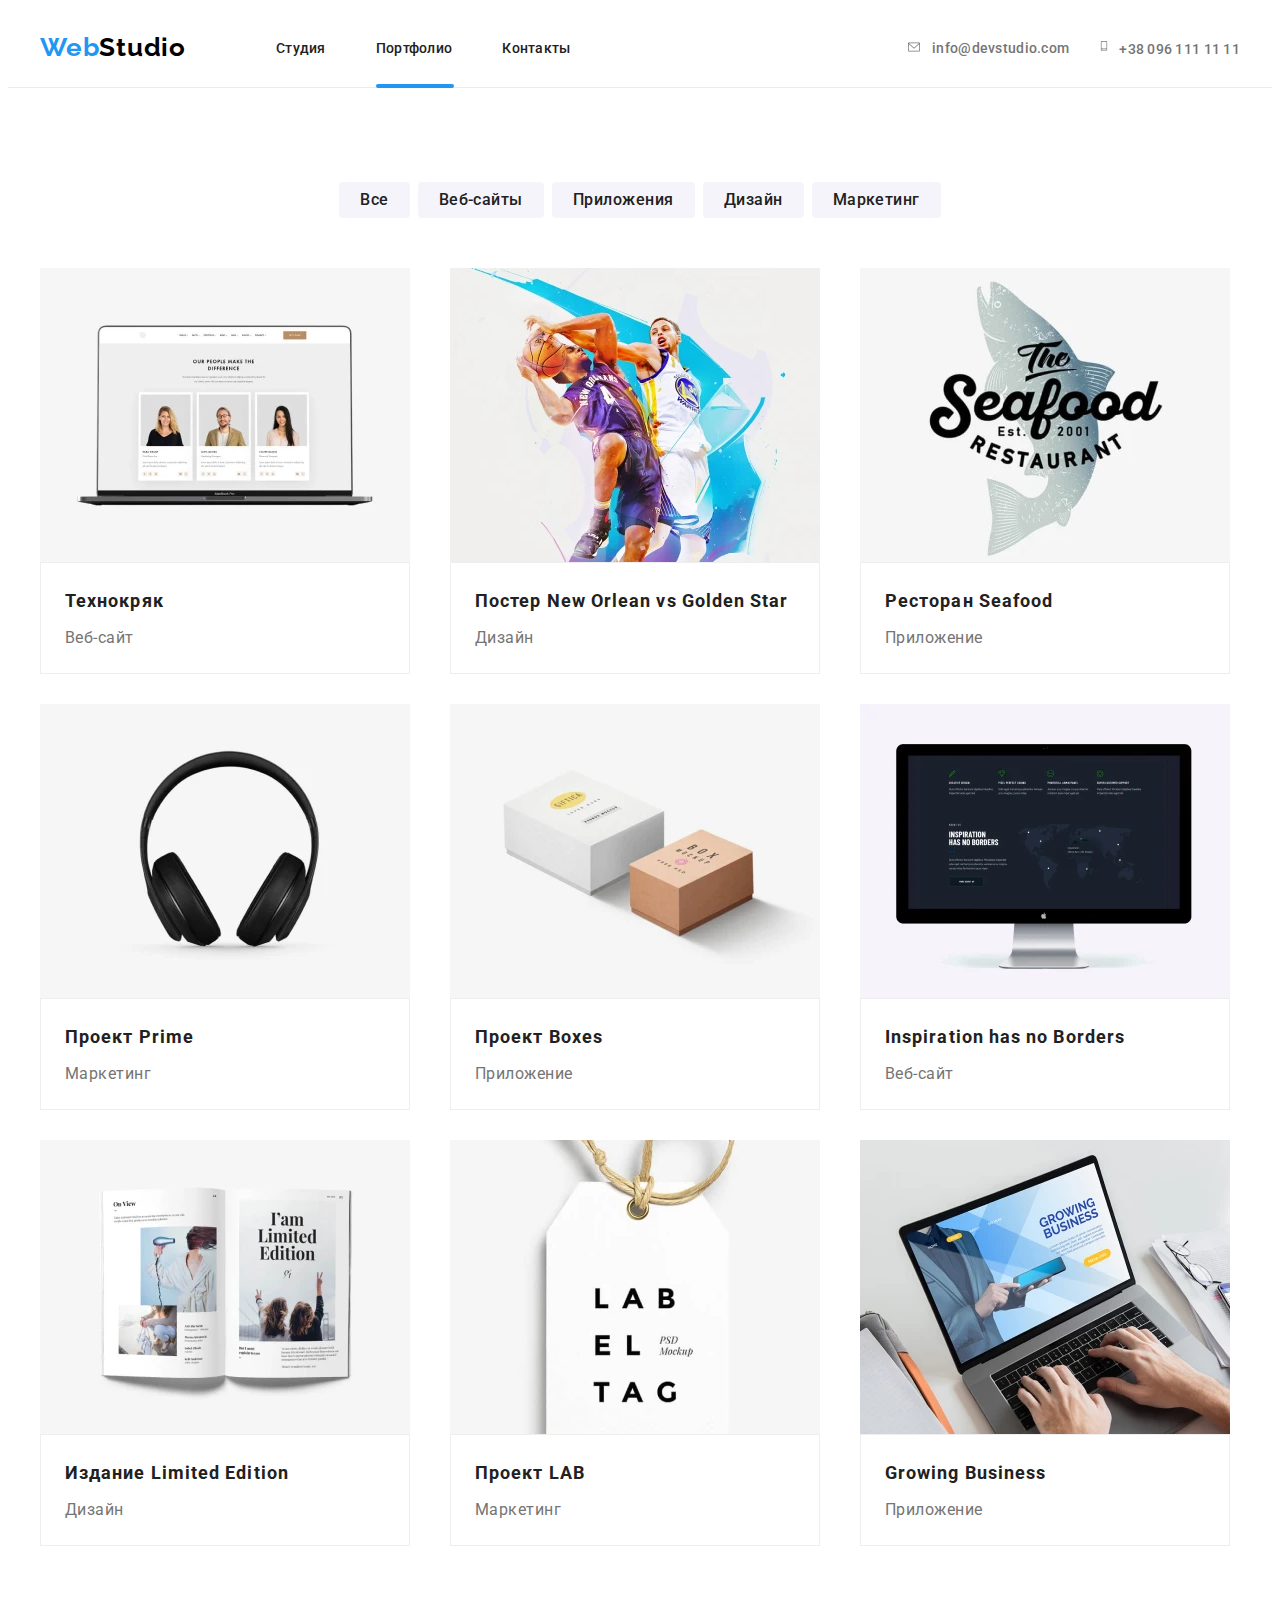
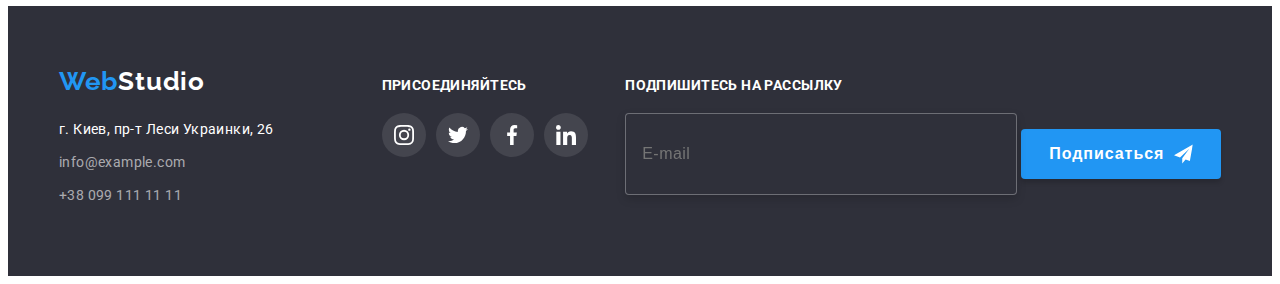
==== commit 0f3784ea: "end" ====
--- a/portfolio.html
+++ b/portfolio.html
@@ -1,16 +1,19 @@
 <!DOCTYPE html>
-<html lang="en">
+<html lang="ru">
   <head>
     <meta charset="UTF-8" />
     <meta http-equiv="X-UA-Compatible" content="IE=edge" />
     <meta name="viewport" content="width=device-width, initial-scale=1.0" />
     <title>Portfolio</title>
+    <!-- Fonts start -->
     <link rel="preconnect" href="https://fonts.googleapis.com" />
     <link rel="preconnect" href="https://fonts.gstatic.com" crossorigin />
     <link
       href="https://fonts.googleapis.com/css2?family=Raleway:wght@700&family=Roboto:wght@400;500;700;900&display=swap"
       rel="stylesheet"
     />
+    <!-- Fonts end -->
+    <!-- Normalize start -->
     <link
       rel="stylesheet"
       href="https://cdnjs.cloudflare.com/ajax/libs/modern-normalize/1.1.0/modern-normalize.min.css"
@@ -18,321 +21,878 @@
       crossorigin="anonymous"
       referrerpolicy="no-referrer"
     />
-    <link rel="stylesheet" href="./css/main.min.css">
+    <!-- Normalize end -->
+    <link rel="stylesheet" href="./css/main.min.css" />
     <!-- <link rel="stylesheet" href="./css/styles.css" /> -->
   </head>
-  <body class="page">
+  <body>
     <!-- Header section -->
-    <header class="header__border">
-    <div class="container header__container">
-      <nav class="nav, link">
-        <a class="header__logo link" href="" lang="en">Web<span class="logo-accent">Studio</span></a>
-        <ul class="nav__list list">
-          <li><a class="nav__item link" href="./index.html">Студія</a></li>
-          <li><a class="nav__item nav__item--studio link" href="./portfolio.html">Портфоліо</a></li>
-          <li><a class="nav__item link nav__item--contacts" href="index.html">Контакти</a></li>
+    <header class="header">
+      <div class="container header__container">
+        <a class="logo header__logo link" href="/" lang="en"
+          >Web<span class="logo logo--mode-black">Studio</span></a
+        >
+        <button class="menu-btn" type="button" data-menu-open>
+          <svg class="menu-btn__mob-icon" width="40" height="40">
+            <use href="./images/icons/symbol-defs.svg#hd-mob-menu"></use>
+          </svg>
+        </button>
+        <nav class="nav">
+          <ul class="nav__list list">
+            <li class="nav__item">
+              <a class="nav__link link" href="./index.html">Студия</a>
+            </li>
+            <li class="nav__item">
+              <a class="nav__link nav__link--crrt link" href="">Портфолио</a>
+            </li>
+            <li class="nav__item">
+              <a class="nav__link link" href="">Контакты</a>
+            </li>
+          </ul>
+        </nav>
+        <ul class="header__list list">
+          <li class="header__item">
+            <a class="header__mail link" href="mailto:info@devstudio.com"
+              ><svg class="header__icon-ml" width="16" height="12">
+                <use href="./images/icons/symbol-defs.svg#hd-envelope"></use></svg
+              >info@devstudio.com</a
+            >
+          </li>
+          <li class="header__item">
+            <a class="header__phone link" href="tel:+380961111111"
+              ><svg class="header__icon-smph" width="10" height="16">
+                <use href="./images/icons/symbol-defs.svg#hd-smartphone"></use></svg
+              >+38 096 111 11 11</a
+            >
+          </li>
         </ul>
-      </nav>
-
-      <ul class="header__contacts list">
-        <li>
-          <a class="header__link link " href="mailto:info@devstudio.com"><svg class="header__icons"
-              width="16px" height="12px">
-              <use href="./images/icons/icons2.svg#mailhover">
-            </svg>info@devstudio.com</a>
-        </li>
-        <li><a class="header__tel link" href="tel:+380961111111"><svg class="header__icons"
-              width="10px" height="16px">
-              <use href="./images/icons/icons2.svg#vector">
-            </svg>+38 096 111 11 11</a></li>
-      </ul>
-    </div>
-  </header>
+      </div>
+    </header>
+    <!-- Main section-->
     <main>
-      <!-- Портфолио кнопки -->
-      <section class="portfolio__button portfolio">
+      <!-- portfolio section-->
+      <section class="portfolio">
+        <!-- Логический подзаголовок СКРЫТ-->
+        <h1 class="visually-hidden">Портфолио</h1>
+        <!-- fiters part-->
         <div class="container">
-          <div>
-            <ul class="portfolio__list list">
-              <li>
-                <button type="button" class="portfolio__btn current portfolio__btn--curent">
-                  Все
-                </button>
-              </li>
-              <li>
-                <button type="button" class="portfolio__btn portfolio__btn--site">Веб-сайты</button>
-              </li>
-              <li>
-                <button type="button" class="portfolio__btn portfolio__btn--app">Приложения</button>
-              </li>
-              <li>
-                <button type="button" class="portfolio__btn portfolio__btn--design">Дизайн</button>
-              </li>
-              <li>
-                <button type="button" class="portfolio__btn portfolio__btn--marketing">
-                  Маркетинг
-                </button>
-              </li>
-            </ul>
-          </div>
-          <h1 class="portfolio__title">Preview</h1>
-          <ul class="portfolio__cards--list list">
-            <li class="portfolio__item--cards">
-              <div>
-              <a href="" class="portfolio__link--cards" >
-                <div class="portfolio__foto">
-                <img
-                  src="./images/portfolio/img1.jpg"
-                  alt="Веб-сайт"
-                  width="370"
-                  
-                /><div class="portfolio__overlay">
-                  <p class="portfolio__overlay--text">
-                    Ресурс пропонує комплексні пропозиції з різним рівнем функціоналу та сервісів. Все це дозволить відвідувачу отримати вичерпні відомості про компанію чи приватну особу.
-                  </p>
-                </div> </div>
-                   
-                <div class="portfolio__cards--name">
-                  <h2 class="portfolio__cards--title">Технокряк</h2>
-                  <p class="portfolio__cards--text">Веб-сайт</p>
+          <ul class="filters-list container__filters-list">
+            <li class="filters-list__item list">
+              <button class="filters-list__btn" type="button">Все</button>
+            </li>
+            <li class="filters-list__item list">
+              <button class="filters-list__btn" type="button">Веб-сайты</button>
+            </li>
+            <li class="filters-list__item list">
+              <button class="filters-list__btn" type="button">Приложения</button>
+            </li>
+            <li class="filters-list__item list">
+              <button class="filters-list__btn" type="button">Дизайн</button>
+            </li>
+            <li class="filters-list__item list">
+              <button class="filters-list__btn" type="button">Маркетинг</button>
+            </li>
+          </ul>
+          <!--categories part-->
+          <ul class="cats-list container__cats-list">
+            <li class="cats-list__item list">
+              <a class="cats-list__link link" href="">
+                <div class="cats-box cat-list__cats-box">
+                  <picture>
+                    <!-- Desktop -->
+                    <source
+                      media="(min-width: 1200px)"
+                      srcset="
+                        ./images/portfolio/img-1_lg@1x.webp 1x,
+                        ./images/portfolio/img-1_lg@2x.webp 2x
+                      "
+                      type="image/webp"
+                    />
+                    <source
+                      media="(min-width: 1200px)"
+                      srcset="
+                        ./images/portfolio/img-1_lg@1x.jpg 1x,
+                        ./images/portfolio/img-1_lg@2x.jpg 2x
+                      "
+                      type="image/jpg"
+                    />
+                    <!-- Tablet -->
+                    <source
+                      media="(min-width: 768px)"
+                      srcset="
+                        ./images/portfolio/img-1_md@1x.webp 1x,
+                        ./images/portfolio/img-1_md@2x.webp 2x
+                      "
+                      type="image/webp"
+                    />
+                    <source
+                      media="(min-width: 768px)"
+                      srcset="
+                        ./images/portfolio/img-1_md@1x.jpg 1x,
+                        ./images/portfolio/img-1_md@2x.jpg 2x
+                      "
+                      type="image/jpg"
+                    />
+                    <!-- Mobile -->
+                    <source
+                      media="(max-width: 767px)"
+                      srcset="
+                        ./images/portfolio/img-1_sm@1x.webp 1x,
+                        ./images/portfolio/img-1_sm@2x.webp 2x
+                      "
+                      type="image/webp"
+                    />
+                    <source
+                      media="(max-width: 767px)"
+                      srcset="
+                        ./images/portfolio/img-1_sm@1x.jpg 1x,
+                        ./images/portfolio/img-1_sm@2x.jpg 2x
+                      "
+                      type="image/jpg"
+                    />
+                    <!-- fallback -->
+                    <img class="team-list__img" src="./images/portfolio/img-1_sm@1x.jpg" alt="" />
+                  </picture>
+                  <div class="overlay cats-box__overlay">
+                    <p>
+                      Ресурс предлагает комплексные предложения с разным уровнем функционала и
+                      сервисов. Все это позволит посетителю получить исчерпывающие сведения о
+                      компании или частном лице.
+                    </p>
+                  </div>
+                </div>
+                <div class="cats-list__wrap">
+                  <h2 class="cats-list-subtitle cats-box__cats-list-subtitle">Технокряк</h2>
+                  <p class="cats-list__descr">Веб-сайт</p>
                 </div>
               </a>
-              </div>
-            </li>
-            
-            <li class="portfolio__item--cards">
-              <div>
-              <a href="" class="portfolio__link--cards">
-                <div class="portfolio__foto">
-                <img
-                  src="./images/portfolio/img2.jpg"
-                  alt="Дизайн"
-                  width="370"
-                  
-                /><div class="portfolio__overlay">
-                  <p class="portfolio__overlay--text">
-Ресурс пропонує комплексні пропозиції з різним рівнем функціоналу та сервісів. Все це дозволить відвідувачу отримати вичерпні відомості про компанію чи приватну особу.
-                  </p>
-                </div></div>
-                
-                <div class="portfolio__cards--name">
-                  <h2 class="portfolio__cards--title">Постер New Orlean vs Golden Star</h2>
-                  <p class="portfolio__cards--text">Дизайн</p>
+            </li>
+            <li class="cats-list__item list">
+              <a class="cats-list__link link" href="">
+                <div class="cats-box cat-list__cats-box">
+                  <picture>
+                    <!-- Desktop -->
+                    <source
+                      media="(min-width: 1200px)"
+                      srcset="
+                        ./images/portfolio/img-2_lg@1x.webp 1x,
+                        ./images/portfolio/img-2_lg@2x.webp 2x
+                      "
+                      type="image/webp"
+                    />
+                    <source
+                      media="(min-width: 1200px)"
+                      srcset="
+                        ./images/portfolio/img-2_lg@1x.jpg 1x,
+                        ./images/portfolio/img-2_lg@2x.jpg 2x
+                      "
+                      type="image/jpg"
+                    />
+                    <!-- Tablet -->
+                    <source
+                      media="(min-width: 768px)"
+                      srcset="
+                        ./images/portfolio/img-2_md@1x.webp 1x,
+                        ./images/portfolio/img-2_md@2x.webp 2x
+                      "
+                      type="image/webp"
+                    />
+                    <source
+                      media="(min-width: 768px)"
+                      srcset="
+                        ./images/portfolio/img-2_md@1x.jpg 1x,
+                        ./images/portfolio/img-2_md@2x.jpg 2x
+                      "
+                      type="image/jpg"
+                    />
+                    <!-- Mobile -->
+                    <source
+                      media="(max-width: 767px)"
+                      srcset="
+                        ./images/portfolio/img-2_sm@1x.webp 1x,
+                        ./images/portfolio/img-2_sm@2x.webp 2x
+                      "
+                      type="image/webp"
+                    />
+                    <source
+                      media="(max-width: 767px)"
+                      srcset="
+                        ./images/portfolio/img-2_sm@1x.jpg 1x,
+                        ./images/portfolio/img-2_sm@2x.jpg 2x
+                      "
+                      type="image/jpg"
+                    />
+                    <!-- fallback -->
+                    <img class="team-list__img" src="./images/portfolio/img-2_sm@1x.jpg" alt="" />
+                  </picture>
+                  <div class="overlay cats-box__overlay">
+                    <p>
+                      Ресурс предлагает комплексные предложения с разным уровнем функционала и
+                      сервисов. Все это позволит посетителю получить исчерпывающие сведения о
+                      компании или частном лице.
+                    </p>
+                  </div>
+                </div>
+                <div class="cats-list__wrap">
+                  <h2 class="cats-list-subtitle cats-box__cats-list-subtitle">
+                    Постер New Orlean vs Golden Star
+                  </h2>
+                  <p class="cats-list__descr">Дизайн</p>
                 </div>
               </a>
-              </div>
-            </li>
-            <li class="portfolio__item--cards">
-              <div>
-              <a href="" class="portfolio__link--cards">
-                <div class="portfolio__foto">
-                <img
-                  src="./images/portfolio/img3.jpg"
-                  alt="Приложение"
-                  width="370"
-                /><div class="portfolio__overlay">
-                  <p class="portfolio__overlay--text">
-Ресурс пропонує комплексні пропозиції з різним рівнем функціоналу та сервісів. Все це дозволить відвідувачу отримати вичерпні відомості про компанію чи приватну особу.
-                  </p>
-                </div></div>
-                
-                <div class="portfolio__cards--name">
-                  <h2 class="portfolio__cards--title">Ресторан Seafood</h2>
-                  <p class="portfolio__cards--text">Приложение</p>
+            </li>
+            <li class="cats-list__item list">
+              <a class="cats-list__link link" href="">
+                <div class="cats-box cat-list__cats-box">
+                  <picture>
+                    <!-- Desktop -->
+                    <source
+                      media="(min-width: 1200px)"
+                      srcset="
+                        ./images/portfolio/img-3_lg@1x.webp 1x,
+                        ./images/portfolio/img-3_lg@2x.webp 2x
+                      "
+                      type="image/webp"
+                    />
+                    <source
+                      media="(min-width: 1200px)"
+                      srcset="
+                        ./images/portfolio/img-3_lg@1x.jpg 1x,
+                        ./images/portfolio/img-3_lg@2x.jpg 2x
+                      "
+                      type="image/jpg"
+                    />
+                    <!-- Tablet -->
+                    <source
+                      media="(min-width: 768px)"
+                      srcset="
+                        ./images/portfolio/img-3_md@1x.webp 1x,
+                        ./images/portfolio/img-3_md@2x.webp 2x
+                      "
+                      type="image/webp"
+                    />
+                    <source
+                      media="(min-width: 768px)"
+                      srcset="
+                        ./images/portfolio/img-3_md@1x.jpg 1x,
+                        ./images/portfolio/img-3_md@2x.jpg 2x
+                      "
+                      type="image/jpg"
+                    />
+                    <!-- Mobile -->
+                    <source
+                      media="(max-width: 767px)"
+                      srcset="
+                        ./images/portfolio/img-3_sm@1x.webp 1x,
+                        ./images/portfolio/img-3_sm@2x.webp 2x
+                      "
+                      type="image/webp"
+                    />
+                    <source
+                      media="(max-width: 767px)"
+                      srcset="
+                        ./images/portfolio/img-3_sm@1x.jpg 1x,
+                        ./images/portfolio/img-3_sm@2x.jpg 2x
+                      "
+                      type="image/jpg"
+                    />
+                    <!-- fallback -->
+                    <img class="team-list__img" src="./images/portfolio/img-3_sm@1x.jpg" alt="" />
+                  </picture>
+                  <div class="overlay cats-box__overlay">
+                    <p>
+                      Ресурс предлагает комплексные предложения с разным уровнем функционала и
+                      сервисов. Все это позволит посетителю получить исчерпывающие сведения о
+                      компании или частном лице.
+                    </p>
+                  </div>
+                </div>
+                <div class="cats-list__wrap">
+                  <h2 class="cats-list-subtitle cats-box__cats-list-subtitle">Ресторан Seafood</h2>
+                  <p class="cats-list__descr">Приложение</p>
                 </div>
               </a>
-              </div>
-            </li>
-            <li class="portfolio__item--cards">
-              <div>
-              <a href="" class="portfolio__link--cards">
-                <div class="portfolio__foto">
-                <img
-                  src="./images/portfolio/img4.jpg"
-                  alt="Маркетинг"
-                  width="370"
-                /><div class="portfolio__overlay">
-                  <p class="portfolio__overlay--text">
-Ресурс пропонує комплексні пропозиції з різним рівнем функціоналу та сервісів. Все це дозволить відвідувачу отримати вичерпні відомості про компанію чи приватну особу.
-                  </p>
-                </div></div>
-                
-                <div class="portfolio__cards--name">
-                  <h2 class="portfolio__cards--title">Проект Prime</h2>
-                  <p class="portfolio__cards--text">Маркетинг</p>
+            </li>
+            <li class="cats-list__item list">
+              <a class="cats-list__link link" href="">
+                <div class="cats-box cat-list__cats-box">
+                  <picture>
+                    <!-- Desktop -->
+                    <source
+                      media="(min-width: 1200px)"
+                      srcset="
+                        ./images/portfolio/img-4_lg@1x.webp 1x,
+                        ./images/portfolio/img-4_lg@2x.webp 2x
+                      "
+                      type="image/webp"
+                    />
+                    <source
+                      media="(min-width: 1200px)"
+                      srcset="
+                        ./images/portfolio/img-4_lg@1x.jpg 1x,
+                        ./images/portfolio/img-4_lg@2x.jpg 2x
+                      "
+                      type="image/jpg"
+                    />
+                    <!-- Tablet -->
+                    <source
+                      media="(min-width: 768px)"
+                      srcset="
+                        ./images/portfolio/img-4_md@1x.webp 1x,
+                        ./images/portfolio/img-4_md@2x.webp 2x
+                      "
+                      type="image/webp"
+                    />
+                    <source
+                      media="(min-width: 768px)"
+                      srcset="
+                        ./images/portfolio/img-4_md@1x.jpg 1x,
+                        ./images/portfolio/img-4_md@2x.jpg 2x
+                      "
+                      type="image/jpg"
+                    />
+                    <!-- Mobile -->
+                    <source
+                      media="(max-width: 767px)"
+                      srcset="
+                        ./images/portfolio/img-4_sm@1x.webp 1x,
+                        ./images/portfolio/img-4_sm@2x.webp 2x
+                      "
+                      type="image/webp"
+                    />
+                    <source
+                      media="(max-width: 767px)"
+                      srcset="
+                        ./images/portfolio/img-4_sm@1x.jpg 1x,
+                        ./images/portfolio/img-4_sm@2x.jpg 2x
+                      "
+                      type="image/jpg"
+                    />
+                    <!-- fallback -->
+                    <img class="team-list__img" src="./images/portfolio/img-4_sm@1x.jpg" alt="" />
+                  </picture>
+                  <div class="overlay cats-box__overlay">
+                    <p>
+                      Ресурс предлагает комплексные предложения с разным уровнем функционала и
+                      сервисов. Все это позволит посетителю получить исчерпывающие сведения о
+                      компании или частном лице.
+                    </p>
+                  </div>
+                </div>
+                <div class="cats-list__wrap">
+                  <h2 class="cats-list-subtitle cats-box__cats-list-subtitle">Проект Prime</h2>
+                  <p class="cats-list__descr">Маркетинг</p>
                 </div>
               </a>
-              </div>
-            </li>
-            <li class="portfolio__item--cards">
-              <div>
-              <a href="" class="portfolio__link--cards">
-                <div class="portfolio__foto">
-                <img
-                  src="./images/portfolio/img5.jpg"
-                  alt="Приложение"
-                  width="370"
-                /><div class="portfolio__overlay">
-                  <p class="portfolio__overlay--text">
-Ресурс пропонує комплексні пропозиції з різним рівнем функціоналу та сервісів. Все це дозволить відвідувачу отримати вичерпні відомості про компанію чи приватну особу.
-                  </p>
-                </div></div>
-                
-                <div class="portfolio__cards--name">
-                  <h2 class="portfolio__cards--title">Проект Boxes</h2>
-                  <p class="portfolio__cards--text">Приложение</p>
+            </li>
+            <li class="cats-list__item list">
+              <a class="cats-list__link link" href="">
+                <div class="cats-box cat-list__cats-box">
+                  <picture>
+                    <!-- Desktop -->
+                    <source
+                      media="(min-width: 1200px)"
+                      srcset="
+                        ./images/portfolio/img-5_lg@1x.webp 1x,
+                        ./images/portfolio/img-5_lg@2x.webp 2x
+                      "
+                      type="image/webp"
+                    />
+                    <source
+                      media="(min-width: 1200px)"
+                      srcset="
+                        ./images/portfolio/img-5_lg@1x.jpg 1x,
+                        ./images/portfolio/img-5_lg@2x.jpg 2x
+                      "
+                      type="image/jpg"
+                    />
+                    <!-- Tablet -->
+                    <source
+                      media="(min-width: 768px)"
+                      srcset="
+                        ./images/portfolio/img-5_md@1x.webp 1x,
+                        ./images/portfolio/img-5_md@2x.webp 2x
+                      "
+                      type="image/webp"
+                    />
+                    <source
+                      media="(min-width: 768px)"
+                      srcset="
+                        ./images/portfolio/img-5_md@1x.jpg 1x,
+                        ./images/portfolio/img-5_md@2x.jpg 2x
+                      "
+                      type="image/jpg"
+                    />
+                    <!-- Mobile -->
+                    <source
+                      media="(max-width: 767px)"
+                      srcset="
+                        ./images/portfolio/img-5_sm@1x.webp 1x,
+                        ./images/portfolio/img-5_sm@2x.webp 2x
+                      "
+                      type="image/webp"
+                    />
+                    <source
+                      media="(max-width: 767px)"
+                      srcset="
+                        ./images/portfolio/img-5_sm@1x.jpg 1x,
+                        ./images/portfolio/img-5_sm@2x.jpg 2x
+                      "
+                      type="image/jpg"
+                    />
+                    <!-- fallback -->
+                    <img class="team-list__img" src="./images/portfolio/img-5_sm@1x.jpg" alt="" />
+                  </picture>
+                  <div class="overlay cats-box__overlay">
+                    <p>
+                      Ресурс предлагает комплексные предложения с разным уровнем функционала и
+                      сервисов. Все это позволит посетителю получить исчерпывающие сведения о
+                      компании или частном лице.
+                    </p>
+                  </div>
+                </div>
+                <div class="cats-list__wrap">
+                  <h2 class="cats-list-subtitle cats-box__cats-list-subtitle">Проект Boxes</h2>
+                  <p class="cats-list__descr">Приложение</p>
                 </div>
               </a>
-              </div>
-            </li>
-            <li class="portfolio__item--cards">
-              <div>
-              <a href="" class="portfolio__link--cards">
-                <div class="portfolio__foto">
-                <img
-                  src="./images/portfolio/img6.jpg"
-                  alt="Веб-сайт"
-                  width="370"
-                /><div class="portfolio__overlay">
-                  <p class="portfolio__overlay--text">
-Ресурс пропонує комплексні пропозиції з різним рівнем функціоналу та сервісів. Все це дозволить відвідувачу отримати вичерпні відомості про компанію чи приватну особу.
-                  </p>
-                </div></div>
-                
-                <div class="portfolio__cards--name">
-                  <h2 class="portfolio__cards--title">Inspiration has no Borders</h2>
-                  <p class="portfolio-cards-text">Веб-сайт</p>
+            </li>
+            <li class="cats-list__item list">
+              <a class="cats-list__link link" href="">
+                <div class="cats-box cat-list__cats-box">
+                  <picture>
+                    <!-- Desktop -->
+                    <source
+                      media="(min-width: 1200px)"
+                      srcset="
+                        ./images/portfolio/img-6_lg@1x.webp 1x,
+                        ./images/portfolio/img-6_lg@2x.webp 2x
+                      "
+                      type="image/webp"
+                    />
+                    <source
+                      media="(min-width: 1200px)"
+                      srcset="
+                        ./images/portfolio/img-6_lg@1x.jpg 1x,
+                        ./images/portfolio/img-6_lg@2x.jpg 2x
+                      "
+                      type="image/jpg"
+                    />
+                    <!-- Tablet -->
+                    <source
+                      media="(min-width: 768px)"
+                      srcset="
+                        ./images/portfolio/img-6_md@1x.webp 1x,
+                        ./images/portfolio/img-6_md@2x.webp 2x
+                      "
+                      type="image/webp"
+                    />
+                    <source
+                      media="(min-width: 768px)"
+                      srcset="
+                        ./images/portfolio/img-6_md@1x.jpg 1x,
+                        ./images/portfolio/img-6_md@2x.jpg 2x
+                      "
+                      type="image/jpg"
+                    />
+                    <!-- Mobile -->
+                    <source
+                      media="(max-width: 767px)"
+                      srcset="
+                        ./images/portfolio/img-6_sm@1x.webp 1x,
+                        ./images/portfolio/img-6_sm@2x.webp 2x
+                      "
+                      type="image/webp"
+                    />
+                    <source
+                      media="(max-width: 767px)"
+                      srcset="
+                        ./images/portfolio/img-6_sm@1x.jpg 1x,
+                        ./images/portfolio/img-6_sm@2x.jpg 2x
+                      "
+                      type="image/jpg"
+                    />
+                    <!-- fallback -->
+                    <img class="team-list__img" src="./images/portfolio/img-6_sm@1x.jpg" alt="" />
+                  </picture>
+                  <div class="overlay cats-box__overlay">
+                    <p>
+                      Ресурс предлагает комплексные предложения с разным уровнем функционала и
+                      сервисов. Все это позволит посетителю получить исчерпывающие сведения о
+                      компании или частном лице.
+                    </p>
+                  </div>
+                </div>
+                <div class="cats-list__wrap">
+                  <h2 class="cats-list-subtitle cats-box__cats-list-subtitle" lang="en">
+                    Inspiration has no Borders
+                  </h2>
+                  <p class="cats-list__descr">Веб-сайт</p>
                 </div>
               </a>
-              </div>
-            </li>
-            <li class="portfolio__item--cards">
-              <div>
-              <a href="" class="portfolio__link--cards">
-                <div class="portfolio__foto">
-                <img
-                  src="./images/portfolio/img7.jpg"
-                  alt="Дизайн"
-                  width="370"
-                /><div class="portfolio__overlay">
-                  <p class="portfolio__overlay--text">
-Ресурс пропонує комплексні пропозиції з різним рівнем функціоналу та сервісів. Все це дозволить відвідувачу отримати вичерпні відомості про компанію чи приватну особу.
-                  </p>
-                </div></div>
-                
-                <div class="portfolio__cards--name">
-                  <h2 class="portfolio__cards--title">Издание Limited Edition</h2>
-                  <p class="portfolio__cards--text">Дизайн</p>
+            </li>
+            <li class="cats-list__item list">
+              <a class="cats-list__link link" href="">
+                <div class="cats-box cat-list__cats-box">
+                  <picture>
+                    <!-- Desktop -->
+                    <source
+                      media="(min-width: 1200px)"
+                      srcset="
+                        ./images/portfolio/img-7_lg@1x.webp 1x,
+                        ./images/portfolio/img-7_lg@2x.webp 2x
+                      "
+                      type="image/webp"
+                    />
+                    <source
+                      media="(min-width: 1200px)"
+                      srcset="
+                        ./images/portfolio/img-7_lg@1x.jpg 1x,
+                        ./images/portfolio/img-7_lg@2x.jpg 2x
+                      "
+                      type="image/jpg"
+                    />
+                    <!-- Tablet -->
+                    <source
+                      media="(min-width: 768px)"
+                      srcset="
+                        ./images/portfolio/img-7_md@1x.webp 1x,
+                        ./images/portfolio/img-7_md@2x.webp 2x
+                      "
+                      type="image/webp"
+                    />
+                    <source
+                      media="(min-width: 768px)"
+                      srcset="
+                        ./images/portfolio/img-7_md@1x.jpg 1x,
+                        ./images/portfolio/img-7_md@2x.jpg 2x
+                      "
+                      type="image/jpg"
+                    />
+                    <!-- Mobile -->
+                    <source
+                      media="(max-width: 767px)"
+                      srcset="
+                        ./images/portfolio/img-7_sm@1x.webp 1x,
+                        ./images/portfolio/img-7_sm@2x.webp 2x
+                      "
+                      type="image/webp"
+                    />
+                    <source
+                      media="(max-width: 767px)"
+                      srcset="
+                        ./images/portfolio/img-7_sm@1x.jpg 1x,
+                        ./images/portfolio/img-7_sm@2x.jpg 2x
+                      "
+                      type="image/jpg"
+                    />
+                    <!-- fallback -->
+                    <img class="team-list__img" src="./images/portfolio/img-7_sm@1x.jpg" alt="" />
+                  </picture>
+                  <div class="overlay cats-box__overlay">
+                    <p>
+                      Ресурс предлагает комплексные предложения с разным уровнем функционала и
+                      сервисов. Все это позволит посетителю получить исчерпывающие сведения о
+                      компании или частном лице.
+                    </p>
+                  </div>
+                </div>
+                <div class="cats-list__wrap">
+                  <h2 class="cats-list-subtitle cats-box__cats-list-subtitle">
+                    Издание Limited Edition
+                  </h2>
+                  <p class="cats-list__descr">Дизайн</p>
                 </div>
               </a>
-              </div>
-            </li>
-            <li class="portfolio__item--cards">
-              <div>
-              <a href="" class="portfolio__link--cards">
-                <div class="portfolio__foto">
-                <img
-                  src="./images/portfolio/img8.jpg"
-                  alt="Маркетинг"
-                  width="370"
-                /><div class="portfolio__overlay">
-                  <p class="portfolio__overlay--text">
-Ресурс пропонує комплексні пропозиції з різним рівнем функціоналу та сервісів. Все це дозволить відвідувачу отримати вичерпні відомості про компанію чи приватну особу.
-                  </p>
-                </div></div>
-                
-                <div class="portfolio__cards--name">
-                  <h2 class="portfolio__cards--title">Проект LAB</h2>
-                  <p class="portfolio__cards--text">Маркетинг</p>
+            </li>
+            <li class="cats-list__item list">
+              <a class="cats-list__link link" href="">
+                <div class="cats-box cat-list__cats-box">
+                  <picture>
+                    <!-- Desktop -->
+                    <source
+                      media="(min-width: 1200px)"
+                      srcset="
+                        ./images/portfolio/img-8_lg@1x.webp 1x,
+                        ./images/portfolio/img-8_lg@2x.webp 2x
+                      "
+                      type="image/webp"
+                    />
+                    <source
+                      media="(min-width: 1200px)"
+                      srcset="
+                        ./images/portfolio/img-8_lg@1x.jpg 1x,
+                        ./images/portfolio/img-8_lg@2x.jpg 2x
+                      "
+                      type="image/jpg"
+                    />
+                    <!-- Tablet -->
+                    <source
+                      media="(min-width: 768px)"
+                      srcset="
+                        ./images/portfolio/img-8_md@1x.webp 1x,
+                        ./images/portfolio/img-8_md@2x.webp 2x
+                      "
+                      type="image/webp"
+                    />
+                    <source
+                      media="(min-width: 768px)"
+                      srcset="
+                        ./images/portfolio/img-8_md@1x.jpg 1x,
+                        ./images/portfolio/img-8_md@2x.jpg 2x
+                      "
+                      type="image/jpg"
+                    />
+                    <!-- Mobile -->
+                    <source
+                      media="(max-width: 767px)"
+                      srcset="
+                        ./images/portfolio/img-8_sm@1x.webp 1x,
+                        ./images/portfolio/img-8_sm@2x.webp 2x
+                      "
+                      type="image/webp"
+                    />
+                    <source
+                      media="(max-width: 767px)"
+                      srcset="
+                        ./images/portfolio/img-8_sm@1x.jpg 1x,
+                        ./images/portfolio/img-8_sm@2x.jpg 2x
+                      "
+                      type="image/jpg"
+                    />
+                    <!-- fallback -->
+                    <img class="team-list__img" src="./images/portfolio/img-8_sm@1x.jpg" alt="" />
+                  </picture>
+                  <div class="overlay cats-box__overlay">
+                    <p>
+                      Ресурс предлагает комплексные предложения с разным уровнем функционала и
+                      сервисов. Все это позволит посетителю получить исчерпывающие сведения о
+                      компании или частном лице.
+                    </p>
+                  </div>
+                </div>
+                <div class="cats-list__wrap">
+                  <h2 class="cats-list-subtitle cats-box__cats-list-subtitle">Проект LAB</h2>
+                  <p class="cats-list__descr">Маркетинг</p>
                 </div>
               </a>
-              </div>
-            </li>
-            <li class="portfolio__item--cards">
-              <div>
-              <a href="" class="portfolio__link--cards">
-                <div class="portfolio__foto">
-                <img
-                  src="./images/portfolio/img9.jpg"
-                  alt="Приложение"
-                  width="370"
-                /><div class="portfolio__overlay">
-                  <p class="portfolio__overlay--text">
-Ресурс пропонує комплексні пропозиції з різним рівнем функціоналу та сервісів. Все це дозволить відвідувачу отримати вичерпні відомості про компанію чи приватну особу.
-                  </p>
-                </div></div>
-                
-                <div class="portfolio__cards--name">
-                  <h2 class="portfolio__cards--title">Growing Business</h2>
-                  <p class="portfolio__cards--text">Приложение</p>
+            </li>
+            <li class="cats-list__item list">
+              <a class="cats-list__link link" href="">
+                <div class="cats-box cat-list__cats-box">
+                  <picture>
+                    <!-- Desktop -->
+                    <source
+                      media="(min-width: 1200px)"
+                      srcset="
+                        ./images/portfolio/img-9_lg@1x.webp 1x,
+                        ./images/portfolio/img-9_lg@2x.webp 2x
+                      "
+                      type="image/webp"
+                    />
+                    <source
+                      media="(min-width: 1200px)"
+                      srcset="
+                        ./images/portfolio/img-9_lg@1x.jpg 1x,
+                        ./images/portfolio/img-9_lg@2x.jpg 2x
+                      "
+                      type="image/jpg"
+                    />
+                    <!-- Tablet -->
+                    <source
+                      media="(min-width: 768px)"
+                      srcset="
+                        ./images/portfolio/img-9_md@1x.webp 1x,
+                        ./images/portfolio/img-9_md@2x.webp 2x
+                      "
+                      type="image/webp"
+                    />
+                    <source
+                      media="(min-width: 768px)"
+                      srcset="
+                        ./images/portfolio/img-9_md@1x.jpg 1x,
+                        ./images/portfolio/img-9_md@2x.jpg 2x
+                      "
+                      type="image/jpg"
+                    />
+                    <!-- Mobile -->
+                    <source
+                      media="(max-width: 767px)"
+                      srcset="
+                        ./images/portfolio/img-9_sm@1x.webp 1x,
+                        ./images/portfolio/img-9_sm@2x.webp 2x
+                      "
+                      type="image/webp"
+                    />
+                    <source
+                      media="(max-width: 767px)"
+                      srcset="
+                        ./images/portfolio/img-9_sm@1x.jpg 1x,
+                        ./images/portfolio/img-9_sm@2x.jpg 2x
+                      "
+                      type="image/jpg"
+                    />
+                    <!-- fallback -->
+                    <img class="team-list__img" src="./images/portfolio/img-9_sm@1x.jpg" alt="" />
+                  </picture>
+                  <div class="overlay cats-box__overlay">
+                    <p>
+                      Ресурс предлагает комплексные предложения с разным уровнем функционала и
+                      сервисов. Все это позволит посетителю получить исчерпывающие сведения о
+                      компании или частном лице.
+                    </p>
+                  </div>
+                </div>
+                <div class="cats-list__wrap">
+                  <h2 class="cats-list-subtitle cats-box__cats-list-subtitle" lang="en">
+                    Growing Business
+                  </h2>
+                  <p class="cats-list__descr">Приложение</p>
                 </div>
               </a>
-              </div>
             </li>
           </ul>
         </div>
       </section>
     </main>
+    <!-- Footer section -->
     <footer class="footer">
-    <div class="container">
-      <div>
-        <a class="header__logo link footer__logo" href="" lang="en">Web<span
-            class="footer__accent">Studio</span></a>
-        <address>
-          <ul class="footer__list list">
-            <li>
-              <a class="link" href="https://bit.ly/3pXMvUd" target="_blank" rel="noopener noreferrer"><samp
-                  class="footer__text">м. Київ, пр-т Лесі Українки, 26</samp>
-              </a>
-            </li>
-            <li>
-              <a class="footer__link" href="mailto:info@devstudio.com">info@example.com</a>
-            </li>
-            <li><a class="footer__tel link" href="tel:+380991111111">+38 099 111 11 11</a></li>
+      <div class="container footer__container">
+        <!-- footer Logo addres -->
+        <div class="logo-address footer__logo-address">
+          <a class="logo link footer__logo" href="/" lang="en"
+            >Web<span class="logo logo--mode-white">Studio</span></a
+          >
+          <address class="address footer__address">
+            <ul class="address__list list">
+              <li class="address__item">
+                <a href="" class="address-text address__address-text link"
+                  >г. Киев, пр-т Леси Украинки, 26</a
+                >
+              </li>
+              <li class="address__item">
+                <a class="address-mail address__address-mail link" href="mailto:info@example.com"
+                  >info@example.com</a
+                >
+              </li>
+              <li class="address__item">
+                <a class="address-phone address__address-phone link" href="tel:+380991111111"
+                  >+38 099 111 11 11</a
+                >
+              </li>
+            </ul>
+          </address>
+        </div>
+        <!-- footer social -->
+        <div class="social">
+          <h4 class="section-subtitle footer__section-subtitle">присоединяйтесь</h4>
+          <ul class="social-list footer__social-list list">
+            <li class="social-list__item">
+              <a
+                class="social-link footer__social-link link"
+                href=""
+                target="_blank"
+                rel="noopener no-referrer"
+                aria-label="instagram"
+                ><svg class="social-list__icon social-list__icon--light" width="20" height="20">
+                  <use href="./images/icons/symbol-defs.svg#ftr-instagram"></use></svg
+              ></a>
+            </li>
+            <li class="social-list__item">
+              <a
+                class="social-link footer__social-link link"
+                href=""
+                target="_blank"
+                rel="noopener no-referrer"
+                aria-label="twitter"
+                ><svg class="social-list__icon social-list__icon--light" width="20" height="20">
+                  <use href="./images/icons/symbol-defs.svg#ftr-twitter"></use></svg
+              ></a>
+            </li>
+            <li class="social-list__item">
+              <a
+                class="social-link footer__social-link link"
+                href=""
+                target="_blank"
+                rel="noopener no-referrer"
+                aria-label="facebook"
+                ><svg class="social-list__icon social-list__icon--light" width="20" height="20">
+                  <use href="./images/icons/symbol-defs.svg#ftr-facebook"></use></svg
+              ></a>
+            </li>
+            <li class="social-list__item">
+              <a
+                class="social-link footer__social-link link"
+                href=""
+                target="_blank"
+                rel="noopener no-referrer"
+                aria-label="linkedin"
+                ><svg class="social-list__icon social-list__icon--light" width="20" height="20">
+                  <use href="./images/icons/symbol-defs.svg#ftr-linkedin"></use></svg
+              ></a>
+            </li>
           </ul>
-        </address>
+        </div>
+        <!-- footer mailing -->
+        <div class="mailing footer__mailing">
+          <h4 class="section-subtitle footer__section-subtitle">Подпишитесь на рассылку</h4>
+          <form class="mailing-form">
+            <input class="mailing-form__mail" type="text" name="E-mail" placeholder="E-mail" />
+            <button class="mail-btn mailing-form__mail-btn" type="submit">
+              Подписаться
+              <svg width="24" height="24">
+                <use href="./images/icons/symbol-defs.svg#ftr-send"></use>
+              </svg>
+            </button>
+          </form>
+        </div>
       </div>
-      <!-- Футер. приєднуйтесь -->
-      <div class="footer__join ">
-        <h3 class="footer__title">приєднуйтесь</h3>
-        <ul class="footer__social--list">
-          <li><a class="footer__social--link" href rel="noopener nooferrer" target="_blank" aria-label="instagram">
-              <svg class="footer__icon" width="20px" height="20px">
-                <use href="./images/icons/icons2.svg#instagram"></use>
-              </svg>
-            </a></li>
-          <li><a class="footer__social--link" href rel="noopener nooferrer" target="_blank" aria-label="twitter">
-              <svg class="footer__icon" width="20px" height="20px">
-                <use href="./images/icons/icons2.svg#twitter"></use>
-              </svg>
-            </a></li>
-          <li><a class="footer__social--link" href rel="noopener nooferrer" target="_blank" aria-label="facebook">
-              <svg class="footer__icon" width="20px" height="20px">
-                <use href="./images/icons/icons2.svg#facebook"></use>
-              </svg>
-            </a></li>
-          <li><a class="footer__social--link" href rel="noopener nooferrer" target="_blank" aria-label="linkedin">
-              <svg class="footer__icon" width="20px" height="20px">
-                <use href="./images/icons/icons2.svg#linkedin"></use>
-              </svg>
-            </a></li>
-      </div>
-      <!-- Підписатися -->
-      <form class="subscription">
-      <h3 class="subscription__title">Підпишіться на розсилку</h3>
-      <div class="subsubscription__group">
-      <label>
-        <input class="subscription__input" type="email" name="email" placeholder="E-mail">
-      </label>
-      <button class="subscription__btn" type="submit">Підписатися
-        <svg height="24" width="24">
-          <use href="./images/icons/icons2.svg#send"></use>
-        </svg>
-      </button>
-      </div>      
-    </form>
+    </footer>
+    <!-- Heder mobile menu -->
+    <div class="menu-overlay" data-menu>
+      <div class="menu">
+        <button class="menu-btn menu__menu-btn" type="button" data-menu-close>
+          <svg class="menu-btn__icon" width="40" height="40">
+            <use href="./images/icons/symbol-defs.svg#hd-menu_close"></use>
+          </svg>
+        </button>
+        <ul class="mobile-nav list">
+          <li class="mobile-nav__item">
+            <a class="mobile-nav__link link" href="./index.html">Студия</a>
+          </li>
+          <li class="mobile-nav__item">
+            <a class="mobile-nav__link link" href="">Портфолио</a>
+          </li>
+          <li class="mobile-nav__item">
+            <a class="mobile-nav__link link" href="">Контакты</a>
+          </li>
+        </ul>
+        <ul class="mobile-list list">
+          <li class="mobile-list__item">
+            <a class="mobile-list__phone link" href="tel:+380961111111">+38 096 111 11 11</a>
+          </li>
+          <li class="mobile-list__item">
+            <a class="mobile-list__mail link" href="mailto:info@devstudio.com"
+              >info@devstudio.com</a
+            >
+          </li>
+        </ul>
+        <ul class="mobile-socials list">
+          <li class="mobile-socials-item">
+            <a href="" class="socials-link link">Instagram</a>
+          </li>
+          <li class="mobile-socials-item">
+            <a href="" class="socials-link link">Twitter</a>
+          </li>
+          <li class="mobile-socials-item">
+            <a href="" class="socials-link link">Facebook</a>
+          </li>
+          <li class="mobile-socials-item">
+            <a href="" class="socials-link link">LinkedIn</a>
+          </li>
+        </ul>
       </div>
     </div>
-  </footer>
+    <script src="./js/menu.js"></script>
   </body>
 </html>
--- a/css/main.min.css
+++ b/css/main.min.css
@@ -1 +1 @@
-:root{--main-font: "Roboto", sans-serif;--secondary-font: "Raleway", sans-serif;--main-txt-cl: #212121;--secondary-txt-cl: #757575;--logo-blue-txt-cl: #2196F3;--logo-black-txt-cl: #000000;--logo-white-txt-cl: #FFFFFF;--white-txt-cl: #FFFFFF;--dark-bg-cl: #2F303A;--light-bg-cl: #F5F4FA;--overlay-bg-cl: #C4C4C4;--blue-bg-cl: #2196F3;--white-bg-cl: #FFFFFF;--button-text-color: #000000;--focus-color: #ffffff;--border-form: #D9D9D9;--border-color: #ECECEC;--border-social-color: #AFB1B8;--border-cards-color: #EEEEEE;--social-icon-color: #AFB1B8;--akcent-color: #2196F3;--animation: 250ms cubic-bezier(0.4, 0, 0.2, 1)}.visuaaly-hidden{position:absolute;white-space:nowrap;width:1px;height:1px;overflow:hidden;border:0;padding:0;clip:rect(0 0 0 0);-webkit-clip-path:inset(50%);clip-path:inset(50%);margin:-1px}.container{width:1200px;padding-left:15px;padding-right:15px;margin:0 auto}body{font-family:var(--main-font);color:var(--main-txt-cl)}.footer__link,.header__link,.link,.portfolio__link--cards{text-decoration:none;color:currentColor}.list{list-style:none;padding:0;margin:0}h1,h2,h3,h4,h5,h6,p{margin:0}.btn{font-family:inherit;font-weight:700;font-size:16px;line-height:1.88;letter-spacing:.06em;max-width:250px;min-width:200px;max-height:50px;padding-top:10px;padding-right:32px;padding-bottom:10px;padding-left:32px;color:--white-txt-cl;background:--blue-bg-cl;-webkit-box-shadow:0px 4px 4px rgba(0,0,0,.15);box-shadow:0px 4px 4px rgba(0,0,0,.15);border-radius:4px;border:rgba(0,0,0,0);-webkit-transition:color var(--animation) background-color var(--animation);transition:color var(--animation) background-color var(--animation)}.btn:hover,.btn:focus{cursor:pointer;color:var --button-text-color;background-color:var --focus-color}.hero__btn{display:-webkit-box;display:-ms-flexbox;display:flex;margin:0 auto;margin-bottom:106px;background-color:var(--blue-bg-cl);color:var(--white-txt-cl)}.backdrop{position:fixed;top:0;left:0;z-index:1000;width:100%;height:100%;background-color:rgba(0,0,0,.2);-webkit-transition:opacity 250ms ease-out,visibility 600ms ease-out;transition:opacity 250ms ease-out,visibility 600ms ease-out}.backdrop.is-hidden{opacity:0;visibility:hidden;pointer-events:none}.backdrop.is-hidden.modal{opacity:0}.modal{position:absolute;top:50%;left:50%;width:528px;min-height:581px;background-color:#fff;border-radius:4px;position:relative;-webkit-transform:translate(-50%, -50%) scale(1);transform:translate(-50%, -50%) scale(1);opacity:1;-webkit-transition:opacity 400ms ease-in-out 200ms,-webkit-transform 250ms ease-in-out 200ms;transition:opacity 400ms ease-in-out 200ms,-webkit-transform 250ms ease-in-out 200ms;transition:transform 250ms ease-in-out 200ms,opacity 400ms ease-in-out 200ms;transition:transform 250ms ease-in-out 200ms,opacity 400ms ease-in-out 200ms,-webkit-transform 250ms ease-in-out 200ms;padding-top:40px;padding-right:41px;padding-bottom:40px;padding-left:39px}.modal__btn{position:absolute;width:30px;height:30px;padding:0;display:-webkit-box;display:-ms-flexbox;display:flex;-webkit-box-align:center;-ms-flex-align:center;align-items:center;-webkit-box-pack:center;-ms-flex-pack:center;justify-content:center;top:8px;right:8px;border-radius:50%;border:1px solid rgba(0,0,0,.1);background-color:rgba(0,0,0,0);cursor:pointer}.modal__btn--icon{width:11px;height:11px;-webkit-transition-duration:250ms;transition-duration:250ms;-webkit-transition-timing-function:cubic-bezier(0.4, 0, 0.2, 1);transition-timing-function:cubic-bezier(0.4, 0, 0.2, 1);-webkit-transition-delay:0s;transition-delay:0s}.modal__btn--icon:hover,.modal__btn--icon:focus{fill:var(--akcent-color)}.register__form{text-align:center}.register__title{display:block;margin-bottom:12px;font-weight:700;font-size:20px;line-height:1.15;text-align:center;letter-spacing:.03em;color:var(--main-txt-cl)}.register__group{margin-bottom:20px}.register__lable{display:block;text-align:left;margin-bottom:5px;font-weight:400;font-size:12px;line-height:1.17;letter-spacing:.01em;color:var(--secondary-txt-cl);padding-left:1px}.register__wrap{display:block;position:relative;margin-bottom:10px}.register__wrap:last-child{margin-bottom:0}.register__field{position:relative}.register__icon{position:absolute;top:29px;top:50%;-webkit-transform:translateY(-50%);transform:translateY(-50%);left:12px;-webkit-transition-duration:250ms;transition-duration:250ms;-webkit-transition-timing-function:cubic-bezier(0.4, 0, 0.2, 1);transition-timing-function:cubic-bezier(0.4, 0, 0.2, 1);-webkit-transition-delay:0s;transition-delay:0s}.register__input,.register__message{border:solid 1px var(--border-form);border-radius:5px;width:100%;outline:rgba(0,0,0,0);padding:10px;padding-left:50px;-webkit-transition-duration:250ms;transition-duration:250ms;-webkit-transition-timing-function:cubic-bezier(0.4, 0, 0.2, 1);transition-timing-function:cubic-bezier(0.4, 0, 0.2, 1);-webkit-transition-delay:0s;transition-delay:0s}.register__input:focus,.register__input:focus,.register__message:focus,.register__message:focus{border:solid 1px var(--akcent-color)}.register__message{resize:none;height:120px;padding:10px}.register__input:focus-within+.register__icon{fill:var(--akcent-color)}textarea::-webkit-input-placeholder{font-style:normal;font-weight:400;font-size:12px;line-height:1.17;letter-spacing:.01em;color:rgba(117,117,117,.5)}textarea::-moz-placeholder{font-style:normal;font-weight:400;font-size:12px;line-height:1.17;letter-spacing:.01em;color:rgba(117,117,117,.5)}textarea:-ms-input-placeholder{font-style:normal;font-weight:400;font-size:12px;line-height:1.17;letter-spacing:.01em;color:rgba(117,117,117,.5)}textarea::-ms-input-placeholder{font-style:normal;font-weight:400;font-size:12px;line-height:1.17;letter-spacing:.01em;color:rgba(117,117,117,.5)}textarea::placeholder{font-style:normal;font-weight:400;font-size:12px;line-height:1.17;letter-spacing:.01em;color:rgba(117,117,117,.5)}.register__agreement{display:-webkit-box;display:-ms-flexbox;display:flex;-webkit-box-align:center;-ms-flex-align:center;align-items:center;-webkit-box-pack:center;-ms-flex-pack:center;justify-content:center;gap:9px;margin-bottom:30px}.register__agreement--text{font-style:normal;font-weight:400;font-size:14px;line-height:1.71;letter-spacing:.03em;color:var(--secondary-txt-cl)}.register__icon--uncheck{-webkit-transition:opacity 250ms ease-in-out;transition:opacity 250ms ease-in-out}.register__icon--check{opacity:0;-webkit-transition:opacity 250ms ease-in-out;transition:opacity 250ms ease-in-out}.register__checkbox:checked+.register__icon--agreement .register__icon--uncheck{opacity:0}.register__checkbox:checked+.register__icon--agreement .register__icon--check{opacity:1}.register__agreement--link{text-decoration:underline;color:var(--akcent-color);text-underline-position:under}.register__btn{display:inline-block;-webkit-box-align:center;-ms-flex-align:center;align-items:center;padding:10px 55px;font-family:inherit;font-weight:700;font-size:16px;line-height:1.875;letter-spacing:.06em;color:var(--white-txt-cl);cursor:pointer;background-color:var(--akcent-color);-webkit-box-shadow:0px 4px 4px rgba(0,0,0,.15);box-shadow:0px 4px 4px rgba(0,0,0,.15);border-radius:4px;border-color:rgba(0,0,0,0)}.container{width:1200px;padding-left:15px;padding-right:15px;margin-left:auto;margin-right:auto}.logo-accent{color:var --logo-black-txt-cl}.benefits__text{margin-bottom:50px;font-weight:700;font-size:36px;line-height:1.17;text-align:center;letter-spacing:.03em;color:var(--main-txt-cl)}.header__border{border-bottom:1px solid var(--border-color)}.header__container{display:-webkit-box;display:-ms-flexbox;display:flex}.link{display:-webkit-box;display:-ms-flexbox;display:flex}.header__logo{margin-right:93px;-webkit-box-align:center;-ms-flex-align:center;align-items:center}.nav__list{display:-webkit-box;display:-ms-flexbox;display:flex;-webkit-box-align:center;-ms-flex-align:center;align-items:center}.nav__item{padding-top:32px;padding-bottom:32px;margin-right:50px}.nav__item{position:relative;-webkit-transition:color var(--animation);transition:color var(--animation)}.nav__item--contacts{margin-right:0}.header__contacts{margin-left:305px;display:-webkit-box;display:-ms-flexbox;display:flex;-webkit-box-align:center;-ms-flex-align:center;align-items:center;font-weight:500;font-size:14px;color:var(--secondary-txt-cl)}.header__icons{display:-webkit-box;display:-ms-flexbox;display:flex;-webkit-box-pack:center;-ms-flex-pack:center;justify-content:center;-webkit-box-align:center;-ms-flex-align:center;align-items:center;margin-right:10px;fill:currentColor}.header__link{-webkit-box-align:center;-ms-flex-align:center;align-items:center;padding-top:32px;padding-bottom:32px;margin-right:30px;position:relative;-webkit-transition:color var(--animation);transition:color var(--animation)}.header__tel{padding-top:32px;padding-bottom:32px;position:relative;-webkit-transition:color var(--animation);transition:color var(--animation)}.header__logo{font-family:var(--secondary-font);color:var(--logo-blue-txt-cl);font-weight:700;font-size:26px;line-height:1.19;letter-spacing:.03em}.logo-accent{color:var(--logo-black-txt-cl)}.nav__item{font-weight:500;font-size:14px;line-height:1.14;letter-spacing:.02em;color:var(--main-txt-cl)}.nav__item:hover,.nav__item:focus{color:var(--logo-blue-txt-cl)}.nav__item--studio{font-weight:500;font-size:14px;line-height:1.14;letter-spacing:.02em;color:var(--logo-blue-txt-cl);text-decoration:none}.nav__item--studio{position:relative;color:var(--logo-blue-txt-cl)}.nav__item--studio::after{position:absolute;bottom:0;left:0;content:"";width:100%;height:4px;border-radius:2px;background-color:var(--logo-blue-txt-cl)}.header__link,.header__tel{font-weight:500;font-size:14px;line-height:1.14;letter-spacing:.02em;color:var(--secondary-txt-cl)}.header__link:hover,.header__link:focus,.header__tel:hover,.header__tel:focus{color:var(--logo-blue-txt-cl)}.header__tel{font-weight:500;font-size:14px;line-height:1.14;letter-spacing:.02em;color:var(--secondary-txt-cl)}.header__tel:hover,.header__tel:focus{color:var(--logo-blue-txt-cl)}.overlay{max-width:1600px;height:600px;margin-right:auto;margin-left:auto;background-image:-webkit-gradient(linear, left top, right top, from(rgba(47, 48, 58, 0.4)), to(rgba(47, 48, 58, 0.4))),url(../images/studio/imghero.jpg);background-image:linear-gradient(to right, rgba(47, 48, 58, 0.4), rgba(47, 48, 58, 0.4)),url(../images/studio/imghero.jpg);background-position:center;background-color:var(--overlay-bg-cl)}.hero{padding-top:94px;padding-bottom:94px;margin-left:auto;margin-right:auto;background-color:var(--dark-bg-cl)}.hero__text{margin-top:106px;margin-bottom:30px;font-weight:900;font-size:44px;line-height:1.36;text-align:center;letter-spacing:.06em;text-transform:uppercase;color:var(--white-txt-cl)}.register__input,.register__message{border:solid 1px var(--border-form);border-radius:5px;width:100%;outline:rgba(0,0,0,0);padding:10px;padding-left:50px;-webkit-transition-duration:250ms;transition-duration:250ms;-webkit-transition-timing-function:cubic-bezier(0.4, 0, 0.2, 1);transition-timing-function:cubic-bezier(0.4, 0, 0.2, 1);-webkit-transition-delay:0s;transition-delay:0s}.register__input:focus,.register__input:focus,.register__message:focus,.register__message:focus{border:solid 1px var(--akcent-color)}.register__message{resize:none;height:120px;padding:10px}.register__input:focus-within+.register__icon{fill:var(--akcent-color)}textarea::-webkit-input-placeholder{font-style:normal;font-weight:400;font-size:12px;line-height:1.17;letter-spacing:.01em;color:rgba(117,117,117,.5)}textarea::-moz-placeholder{font-style:normal;font-weight:400;font-size:12px;line-height:1.17;letter-spacing:.01em;color:rgba(117,117,117,.5)}textarea:-ms-input-placeholder{font-style:normal;font-weight:400;font-size:12px;line-height:1.17;letter-spacing:.01em;color:rgba(117,117,117,.5)}textarea::-ms-input-placeholder{font-style:normal;font-weight:400;font-size:12px;line-height:1.17;letter-spacing:.01em;color:rgba(117,117,117,.5)}textarea::placeholder{font-style:normal;font-weight:400;font-size:12px;line-height:1.17;letter-spacing:.01em;color:rgba(117,117,117,.5)}.register__agreement{display:-webkit-box;display:-ms-flexbox;display:flex;-webkit-box-align:center;-ms-flex-align:center;align-items:center;-webkit-box-pack:center;-ms-flex-pack:center;justify-content:center;gap:9px;margin-bottom:30px}.register__agreement--text{font-style:normal;font-weight:400;font-size:14px;line-height:1.71;letter-spacing:.03em;color:var(--secondary-txt-cl)}.register__icon--uncheck{-webkit-transition:opacity 250ms ease-in-out;transition:opacity 250ms ease-in-out}.register__icon--check{opacity:0;-webkit-transition:opacity 250ms ease-in-out;transition:opacity 250ms ease-in-out}.register__checkbox:checked+.register__icon--agreement .register__icon--uncheck{opacity:0}.register__checkbox:checked+.register__icon--agreement .register__icon--check{opacity:1}.register__agreement--link{text-decoration:underline;color:var(--akcent-color);text-underline-position:under}.register__btn{display:inline-block;-webkit-box-align:center;-ms-flex-align:center;align-items:center;padding:10px 55px;font-family:inherit;font-weight:700;font-size:16px;line-height:1.875;letter-spacing:.06em;color:var(--white-txt-cl);cursor:pointer;background-color:var(--akcent-color);-webkit-box-shadow:0px 4px 4px rgba(0,0,0,.15);box-shadow:0px 4px 4px rgba(0,0,0,.15);border-radius:4px;border-color:rgba(0,0,0,0)}.advantage{padding-top:94px;padding-bottom:94px}.advantage__icon{display:-webkit-box;display:-ms-flexbox;display:flex;-webkit-box-pack:center;-ms-flex-pack:center;justify-content:center;-webkit-box-align:center;-ms-flex-align:center;align-items:center;width:270px;height:120px;background-color:var(--light-bg-cl);border-radius:4px;margin-bottom:30px}.advantage__list{display:-webkit-box;display:-ms-flexbox;display:flex;gap:30px}.advantage__list:last-child{margin-right:0}.advantage__title{margin-bottom:10px;width:270px;height:16px;font-weight:700;font-size:14px;line-height:1.14;letter-spacing:.03em;text-transform:uppercase;color:var(--main-txt-cl)}.advantage__text{width:270px;height:75px;font-weight:400;font-size:14px;line-height:1.71;letter-spacing:.03em;color:var(--secondary-txt-cl)}.team{padding-top:94px;padding-bottom:94px;background-color:var(--light-bg-cl)}.team__name--post{padding-top:30px;padding-bottom:30px}.team__title{margin-bottom:50px;font-weight:700;font-size:36px;line-height:1.17;text-align:center;letter-spacing:.03em;color:var(--main-txt-cl)}.team__list{width:270px;display:-webkit-box;display:-ms-flexbox;display:flex;gap:30px}.team__items{-webkit-box-shadow:0px 1px 3px rgba(0,0,0,.12),0px 1px 1px rgba(0,0,0,.14),0px 2px 1px rgba(0,0,0,.2);box-shadow:0px 1px 3px rgba(0,0,0,.12),0px 1px 1px rgba(0,0,0,.14),0px 2px 1px rgba(0,0,0,.2);border-radius:0px 0px 4px 4px;background:var(--white-bg-cl)}.team__name{margin-bottom:10px;font-weight:500;font-size:16px;line-height:1.19;text-align:center;letter-spacing:.03em;color:var(--main-txt-cl)}.team__post{font-weight:400;font-size:16px;line-height:1.19;text-align:center;letter-spacing:.03em;color:var(--secondary-txt-cl);margin-bottom:16px}.team__list{-webkit-box-align:center;-ms-flex-align:center;align-items:center}.social__link{-webkit-box-align:center;-ms-flex-align:center;align-items:center;-webkit-box-pack:center;-ms-flex-pack:center;justify-content:center;display:-webkit-box;display:-ms-flexbox;display:flex;width:44px;height:44px;background-color:var(--white-bg-cl);border-radius:50%;-webkit-transition:color var(--animation),background-color var(--animation);transition:color var(--animation),background-color var(--animation)}.social__link:hover,.social__link:focus{background-color:var(--blue-bg-cl);outline:none}.social__list{gap:10px;display:-webkit-box;display:-ms-flexbox;display:flex;-webkit-box-align:center;-ms-flex-align:center;align-items:center;-webkit-box-pack:center;-ms-flex-pack:center;justify-content:center;padding-right:32px;padding-left:32px;list-style:none}.social__icon{fill:var(--social-icon-color)}.social__link:hover .social__icon{fill:var(--white-txt-cl)}.social__link:focus .social__icon{fill:var(--white-txt-cl)}.benefits{padding-bottom:94px}.benefits__text{margin-bottom:50px;font-weight:700;font-size:36px;line-height:1.17;text-align:center;letter-spacing:.03em;color:var(--main-txt-cl)}.benefits__list{display:-webkit-box;display:-ms-flexbox;display:flex;gap:30px}.benefits__foto{position:relative}.benefits__action{position:absolute;width:100%;bottom:0;padding-top:24px;padding-bottom:24px;overflow:hidden;opacity:1;background:rgba(47,48,58,.8);-webkit-transition:opacity var(--animation);transition:opacity var(--animation)}.benefits__text--action{font-family:"Roboto";font-style:normal;font-weight:700;font-size:14px;line-height:1.14;text-align:center;letter-spacing:.03em;text-transform:uppercase;color:var(--white-txt-cl)}.clients{padding-top:94px;padding-bottom:94px}.clients__list{display:-webkit-box;display:-ms-flexbox;display:flex;list-style:none;-webkit-box-align:center;-ms-flex-align:center;align-items:center;-webkit-box-pack:center;-ms-flex-pack:center;justify-content:center;gap:30px;margin:0;padding:0;-webkit-transition:color var(--animation),border-color var(--animation);transition:color var(--animation),border-color var(--animation)}.clients__icon{display:-webkit-box;display:-ms-flexbox;display:flex;-webkit-box-align:center;-ms-flex-align:center;align-items:center;-webkit-box-pack:center;-ms-flex-pack:center;justify-content:center;width:170px;height:92px;background-color:var(--white-bg-cl);border:1px solid var(--border-social-color);border-radius:4px;fill:var(--social-icon-color);-webkit-transition:color var(--animation),border-color var(--animation);transition:color var(--animation),border-color var(--animation)}.clients__icon:hover,.clients__icon:focus{fill:var(--akcent-color);border-color:var(--akcent-color);border:1px solid var(--akcent-color);outline:none}.clients__title{font-family:"Roboto";font-style:normal;font-weight:700;font-size:36px;line-height:1.17;text-align:center;letter-spacing:.03em;color:var(--main-txt-cl);margin-bottom:50px}.footer{padding-top:60px;padding-bottom:60px;background-color:var(--dark-bg-cl)}.footer .container{display:-webkit-box;display:-ms-flexbox;display:flex;-webkit-box-align:baseline;-ms-flex-align:baseline;align-items:baseline}.footer__logo{width:145px;height:31px;margin-bottom:20px}.footer__accent{color:var(--logo-white-txt-cl)}.footer__list{width:231px;height:81px}.footer__text{margin-bottom:9px;font-family:"Roboto";font-style:normal;font-weight:400;font-size:14px;line-height:1.71;letter-spacing:.03em;color:var(--logo-white-txt-cl)}.footer__text:hover,.footer__text:focus{color:var(--logo-blue-txt-cl)}.footer__link{margin-bottom:9px;font-family:"Roboto";font-style:normal;font-weight:400;font-size:14px;line-height:1.71;letter-spacing:.03em;color:rgba(255,255,255,.6);-webkit-transition:color var(--animation),background-color var(--animation);transition:color var(--animation),background-color var(--animation)}.footer__link:hover,.footer__link:focus{color:var(--logo-blue-txt-cl)}.footer__tel{font-family:"Roboto";font-style:normal;font-weight:400;font-size:14px;line-height:1.71;letter-spacing:.03em;color:rgba(255,255,255,.6)}.footer__tel:hover,.footer__tel:focus{color:var(--logo-blue-txt-cl)}.footer__text,.footer__link,.footer__tel{width:231px;height:21px}.footer__join{margin-left:70px;margin-right:93px}.footer__social--list{display:-webkit-box;display:-ms-flexbox;display:flex;-webkit-box-align:baseline;-ms-flex-align:baseline;align-items:baseline;-webkit-box-pack:center;-ms-flex-pack:center;justify-content:center;gap:10px;list-style:none;margin:0;padding-left:0}.footer__social--link{display:-webkit-box;display:-ms-flexbox;display:flex;-webkit-box-align:center;-ms-flex-align:center;align-items:center;-webkit-box-pack:center;-ms-flex-pack:center;justify-content:center;width:44px;height:44px;background-color:rgba(255,255,255,.1);border-radius:50%;margin-top:20px;-webkit-transition:color var(--animation),background-color var(--animation);transition:color var(--animation),background-color var(--animation)}.footer__social--link:hover,.footer__social--link:focus{fill:var(--akcent-color);border-color:var(--akcent-color);border:1px solid var(--akcent-color);background-color:var(--blue-bg-cl);outline:none}.footer__title{display:-webkit-box;display:-ms-flexbox;display:flex;-webkit-box-align:baseline;-ms-flex-align:baseline;align-items:baseline;font-family:"Roboto";font-style:normal;font-weight:700;font-size:14px;line-height:1.14;letter-spacing:.03em;text-transform:uppercase;color:var(--white-txt-cl);padding-left:0}.footer__icon{fill:var(--white-txt-cl)}.subsubscription__group{display:-webkit-box;display:-ms-flexbox;display:flex;gap:12px}.subscription__input{display:inline-block;width:358px;background-color:rgba(0,0,0,0);border:1px solid rgba(255,255,255,.3);border-radius:4px;padding:15px;font-style:normal;font-weight:400;font-size:16px;line-height:1.25;-webkit-box-align:center;-ms-flex-align:center;align-items:center;letter-spacing:.03em;color:rgba(255,255,255,.6);-webkit-transition:color var(--animation),border-color var(--animation);transition:color var(--animation),border-color var(--animation)}.subscription__input:hover,.subscription__input:focus{border:1px solid var(--akcent-color);border-color:var(--akcent-color);outline:none}.subscription__btn{display:-webkit-box;display:-ms-flexbox;display:flex;gap:10px;-webkit-box-align:center;-ms-flex-align:center;align-items:center;-webkit-box-pack:center;-ms-flex-pack:center;justify-content:center;background-color:var(--blue-bg-cl);border-radius:4px;border-color:rgba(0,0,0,0);-webkit-box-shadow:0px 4px 4px rgba(0,0,0,.15);box-shadow:0px 4px 4px rgba(0,0,0,.15);font-style:normal;font-weight:700;font-size:16px;line-height:1.875;text-align:center;letter-spacing:.06em;padding-top:10px;padding-right:28px;padding-bottom:10px;padding-left:29px;padding-left:28px;cursor:pointer;color:var(--white-txt-cl);border:none}.subscription__title{margin-bottom:20px;font-weight:700;font-size:14px;line-height:1.14;letter-spacing:.03em;text-transform:uppercase;color:var(--white-txt-cl)}.portfolio__button{padding-top:94px;padding-bottom:94px}.portfolio__list{display:-webkit-box;display:-ms-flexbox;display:flex;-webkit-box-pack:center;-ms-flex-pack:center;justify-content:center;gap:8px;margin-bottom:50px}.portfolio__btn--curent{width:73px;height:38px;padding-top:6px;padding-right:22px;padding-bottom:6px;padding-left:22px}.portfolio__btn--site{max-width:200px;min-width:130px;width:128px;height:38px;padding-top:6px;padding-right:22px;padding-bottom:6px;padding-left:22px}.portfolio__btn--app{width:145px;height:38px;padding-top:6px;padding-right:22px;padding-bottom:6px;padding-left:22px}.portfolio__btn--design{width:103px;height:38px;padding-top:6px;padding-right:22px;padding-bottom:6px;padding-left:22px}.portfolio__btn--marketing{width:130px;height:38px;padding-top:6px;padding-right:22px;padding-bottom:6px;padding-left:22px}.portfolio__btn{font-family:"Roboto";font-style:normal;font-weight:500;font-size:16px;line-height:1.62;text-align:center;letter-spacing:.03em;border:none;border-radius:4px;background:var(--light-bg-cl);-webkit-transition:color var(--animation),background-color var(--animation),-webkit-box-shadow var(--animation);transition:color var(--animation),background-color var(--animation),-webkit-box-shadow var(--animation);transition:color var(--animation),background-color var(--animation),box-shadow var(--animation);transition:color var(--animation),background-color var(--animation),box-shadow var(--animation),-webkit-box-shadow var(--animation);cursor:pointer}.portfolio__btn:hover,.portfolio__btn:focus{background:var(--blue-bg-cl);color:var(--white-txt-cl)}.portfolio__list,.portfolio__btn{color:var(--main-txt-cl)}.current{font-family:"Roboto";font-style:normal;color:var(--white-txt-cl);background:var(--blue-bg-cl);border-radius:4px;border:none}.portfolio__title{position:absolute;width:1px;height:1px;margin:-1px;border:0;padding:0;white-space:nowrap;-webkit-clip-path:inset(100%);clip-path:inset(100%);clip:rect(0 0 0 0);overflow:hidden}.portfolio__cards--title{max-width:350px;min-width:340px;width:322px;height:36px;font-weight:700;font-size:18px;line-height:2;letter-spacing:.06em;color:var(--main-txt-cl)}.portfolio__cards--text{width:322px;height:30px;font-weight:400;font-size:16px;line-height:1.88;letter-spacing:.03em;color:var(--secondary-txt-cl)}.portfolio__cards--list{display:-webkit-box;display:-ms-flexbox;display:flex;-ms-flex-wrap:wrap;flex-wrap:wrap;gap:30px}.portfolio__foto{position:relative;overflow:hidden}.portfolio__overlay{position:absolute;display:block;bottom:0;left:0;width:100%;height:100%;background-color:rgba(33,150,243,.9);-webkit-transform:translateY(100%);transform:translateY(100%);-webkit-transition:-webkit-transform var(--animation);transition:-webkit-transform var(--animation);transition:transform var(--animation);transition:transform var(--animation), -webkit-transform var(--animation)}.portfolio__overlay--text{font-family:var(--main-font);font-style:normal;font-weight:400;font-size:18px;line-height:1.56;padding-top:63px;padding-bottom:63px;padding-left:24px;padding-right:24px;letter-spacing:.03em;color:var(--white-txt-cl)}.portfolio__foto:hover .portfolio__overlay{-webkit-transform:translateY(0);transform:translateY(0);opacity:1}.portfolio__item--cards{-webkit-box-sizing:border-box;box-sizing:border-box;width:370px;background:var(--white-bg-cl);border:1px solid var(--border-cards-color);-webkit-transition:-webkit-transform var(--animation);transition:-webkit-transform var(--animation);transition:transform var(--animation);transition:transform var(--animation), -webkit-transform var(--animation);-webkit-transition:color var(--animation),background-color var(--animation),-webkit-box-shadow var(--animation);transition:color var(--animation),background-color var(--animation),-webkit-box-shadow var(--animation);transition:color var(--animation),background-color var(--animation),box-shadow var(--animation);transition:color var(--animation),background-color var(--animation),box-shadow var(--animation),-webkit-box-shadow var(--animation)}.portfolio__item--cards:hover{-webkit-box-shadow:0px 1px 1px rgba(0,0,0,.12),0px 4px 4px rgba(0,0,0,.06),1px 4px 6px rgba(0,0,0,.16);box-shadow:0px 1px 1px rgba(0,0,0,.12),0px 4px 4px rgba(0,0,0,.06),1px 4px 6px rgba(0,0,0,.16)}.portfolio__cards--name{padding-top:20px;padding-bottom:20px;padding-right:24px;padding-left:24px}/*# sourceMappingURL=main.min.css.map */+:root{--main-font: "Roboto", sans-serif;--secondary-font: "Raleway", sans-serif;--main-txt-cl:#212121;--secondary-cl: #757575;--accent-cl:#2196F3;--btn-txt-cl:#ffffff;--light-bg-cl: #E5E5E5;--blond-bg-cl: #F5F4FA;--dark-bg-cl: #2F303A}.visually-hidden{position:absolute;width:1px;height:1px;margin:-1px;border:0;padding:0;white-space:nowrap;-webkit-clip-path:inset(100%);clip-path:inset(100%);clip:rect(0 0 0 0);overflow:hidden}.portfolio,.clients,.team,.affairs,.features{padding-top:60px;padding-bottom:60px}@media screen and (min-width: 1200px){.portfolio,.clients,.team,.affairs,.features{padding-top:94px;padding-bottom:94px}}body{font-family:var(--main-font);color:var(--main-txt-cl)}h1,h2,h3,h4,h5,h6,p{margin:0}img{display:block;max-width:100%;height:auto;-o-object-fit:cover;object-fit:cover;-o-object-position:center;object-position:center}.link{text-decoration:none;color:currentColor}.list{list-style:none;padding:0;margin:0}.container{outline-offset:1px;padding-right:15px;padding-left:15px;margin-right:auto;margin-left:auto}@media screen and (min-width: 480px){.container{width:450px}}@media screen and (min-width: 768px){.container{width:738px}}@media screen and (min-width: 1200px){.container{width:1200px}}.container__cats-list{display:-webkit-box;display:-ms-flexbox;display:flex;-ms-flex-wrap:wrap;flex-wrap:wrap;gap:30px;margin-bottom:60px}.container__filters-list{display:-webkit-box;display:-ms-flexbox;display:flex;gap:8px;-webkit-box-pack:center;-ms-flex-pack:center;justify-content:center;margin-top:0}@media screen and (min-width: 480px){.container__filters-list{margin-bottom:40px}}@media screen and (min-width: 768px){.container__filters-list{margin-bottom:30px}}@media screen and (min-width: 1200px){.container__filters-list{margin-bottom:50px}}@media screen and (max-width: 480px){.logo{font-family:var(--secondary-font);font-weight:700;font-size:24px;line-height:1.1666666667;letter-spacing:.03em;color:var(--accent-cl)}}@media screen and (min-width: 480px){.logo{font-family:var(--secondary-font);font-weight:700;font-size:24px;line-height:1.1666666667;letter-spacing:.03em;color:var(--accent-cl)}}@media screen and (min-width: 768px){.logo{font-family:var(--secondary-font);font-weight:700;font-size:24px;line-height:1.1666666667;letter-spacing:.03em;color:var(--accent-cl)}}@media screen and (min-width: 1200px){.logo{font-size:26px;line-height:1.1923076923}}.logo--mode-black{color:#000}.logo--mode-white{margin-right:0;color:#fff}@media screen and (max-width: 767px){.main-title{height:84px;font-weight:900;font-size:26px;line-height:1.6153846154;letter-spacing:.06em;text-transform:uppercase;color:#fff}}@media screen and (min-width: 768px){.main-title{height:84px;font-weight:900;font-size:26px;line-height:1.6153846154;letter-spacing:.06em;text-transform:uppercase;color:#fff}}@media screen and (min-width: 1200px){.main-title{height:120px;font-size:44px;line-height:1.3636363636}}@media screen and (min-width: 480px){.section-title{font-weight:700;font-size:28px;line-height:1.1785714286;text-align:center;letter-spacing:.03em;color:var(--main-txt-cl)}}@media screen and (min-width: 1200px){.section-title{font-size:36px}}.section-subtitle{font-weight:700;font-size:14px;line-height:calc 16 \ 14;letter-spacing:.03em;text-transform:uppercase;color:var(--main-txt-cl)}.authentication-title{font-weight:700;font-size:20px;line-height:1.15;text-align:center;letter-spacing:.03em;color:var(--main-txt-cl)}.authentication-subtitle{font-weight:400;font-size:12px;line-height:1.1666666667;letter-spacing:.01em;color:var(--secondary-cl)}.cats-list-subtitle{font-weight:700;font-size:18px;line-height:2;letter-spacing:.06em;color:var(--main-txt-cl)}.btn{font-family:inherit;font-weight:700;font-size:16px;line-height:1.875;letter-spacing:.06em;color:var(--btn-txt-cl);background-color:var(--accent-cl);cursor:pointer;-webkit-box-shadow:0px 4px 4px rgba(0,0,0,.15);box-shadow:0px 4px 4px rgba(0,0,0,.15);border-radius:4px;border:none;-webkit-transition:visibility 250ms cubic-bezier(0.4, 0, 0.2, 1) 0s;transition:visibility 250ms cubic-bezier(0.4, 0, 0.2, 1) 0s}@media screen and (max-width: 479px){.btn{max-width:200px;max-height:50px}}@media screen and (min-width: 480px){.btn{max-width:250px;min-width:200px;min-height:50px}}.mail-btn{width:200px;height:50px;font-weight:700;font-size:16px;line-height:colc(30/16);letter-spacing:.06em;color:#fff;background-color:#2196f3;-webkit-box-shadow:0px 4px 4px rgba(0,0,0,.15);box-shadow:0px 4px 4px rgba(0,0,0,.15);border-radius:4px;border:none}.modal-btn{width:30px;height:30px;padding:5px;border-radius:50%;background-color:#fff;border:1px solid rgba(0,0,0,.1);-webkit-box-shadow:0px 1px 3px rgba(0,0,0,.12),0px 1px 1px rgba(0,0,0,.14),0px 2px 1px rgba(0,0,0,.2);box-shadow:0px 1px 3px rgba(0,0,0,.12),0px 1px 1px rgba(0,0,0,.14),0px 2px 1px rgba(0,0,0,.2);cursor:pointer}.authentication-btn{width:200px;height:50px;padding:10px 52px;font-family:inherit;font-weight:700;font-size:16px;line-height:1.875;letter-spacing:.06em;color:var(--btn-txt-cl);background-color:var(--accent-cl);-webkit-box-shadow:0px 4px 4px rgba(0,0,0,.15);box-shadow:0px 4px 4px rgba(0,0,0,.15);border-radius:4px;border:none;cursor:pointer;-webkit-transition:visibility 250ms cubic-bezier(0.4, 0, 0.2, 1) 0s;transition:visibility 250ms cubic-bezier(0.4, 0, 0.2, 1) 0s}.thumb{height:120px;background-color:#f5f4fa}.authentication{text-align:center}.authentication__authentication-title{display:block}.authentication__authentication-group{margin-top:12px;margin-bottom:20px}.authentication__authentication-wrap{position:relative;display:block;margin-bottom:10px}.authentication__input{width:100%;height:40px;padding-left:40px;border:1px solid rgba(33,33,33,.2);border-radius:4px;outline:rgba(0,0,0,0);cursor:pointer}.authentication__input:focus{border:1px solid #2196f3}.authentication__authentication-icon{position:absolute;bottom:11px;left:12px}.authentication__input:focus+.authentication-icon{--color2:#2196F3}.authentication__authentication-wrap:last-child{margin-bottom:0}.authentication__message{width:100%;height:120px;padding:12px 16px;border:1px solid rgba(33,33,33,.2);border-radius:4px;outline:rgba(0,0,0,0);cursor:pointer;resize:none}.authentication__checkbox-agreement{display:-webkit-box;display:-ms-flexbox;display:flex;-webkit-box-align:center;-ms-flex-align:center;align-items:center;-webkit-box-pack:center;-ms-flex-pack:center;justify-content:center;gap:8px;margin-bottom:30px}.authentication__authentication-btn{display:-webkit-inline-box;display:-ms-inline-flexbox;display:inline-flex;-webkit-box-align:center;-ms-flex-align:center;align-items:center;text-align:center}.authentication-wrap__authetication-subtitle{display:block;text-align:left;margin-bottom:4px}.checkbox-agreement__checkbox:checked+.checkbox-agreement__icon .checkbox-agreement__icon--uncheck{opacity:0}.checkbox-agreement__icon--check{opacity:0}.checkbox-agreement__checkbox:checked+.checkbox-agreement__icon .checkbox-agreement__icon--check{opacity:1;--color1:var(--accent-cl)}@media screen and (max-width: 767px){.checkbox-agreement__text{font-weight:400;font-size:12px;line-height:1.1666666667;letter-spacing:.03em;color:var(--secondary-cl);-webkit-user-select:none;-moz-user-select:none;-ms-user-select:none;user-select:none;text-underline-position:under}}@media screen and (min-width: 768px){.checkbox-agreement__text{font-weight:400;font-size:12px;line-height:1.1666666667;letter-spacing:.03em;color:var(--secondary-cl);-webkit-user-select:none;-moz-user-select:none;-ms-user-select:none;user-select:none;text-underline-position:under}}@media screen and (min-width: 1200px){.checkbox-agreement__text{font-size:14px;line-height:1.7142857143}}.checkbox-agreement__link--shown{color:#2196f3}.mailing-form__mail{width:100%;height:50px;padding:15px 16px;border:1px solid rgba(255,255,255,.3);-webkit-filter:drop-shadow(0px 4px 4px rgba(0, 0, 0, 0.15));filter:drop-shadow(0px 4px 4px rgba(0, 0, 0, 0.15));border-radius:4px;font-weight:400;font-size:16px;line-height:1.25;letter-spacing:.03em;color:rgba(255,255,255,.6);background-color:#2f303a}@media screen and (max-width: 1199px){.mailing-form__mail{max-width:450px}}@media screen and (min-width: 1200px){.mailing-form__mail{width:358px}}.mailing-form__mail-btn{display:-webkit-inline-box;display:-ms-inline-flexbox;display:inline-flex;-webkit-box-align:center;-ms-flex-align:center;align-items:center;gap:10px;padding:10px 28px;margin-top:20px}@media screen and (min-width: 1200px){.mailing-form__mail-btn{margin-top:0}}.backdrop{display:none;position:fixed;top:0;left:0;z-index:1000;display:-webkit-box;display:-ms-flexbox;display:flex;-webkit-box-align:center;-ms-flex-align:center;align-items:center;-webkit-box-pack:center;-ms-flex-pack:center;justify-content:center;width:100%;height:100%;background-color:rgba(0,0,0,.2);-webkit-backdrop-filter:blur(3px);backdrop-filter:blur(3px);opacity:1;visibility:visible;pointer-events:initial;-webkit-transition:opacity 500ms cubic-bezier(0.4, 0, 0.2, 1),visibility 500ms ease-out;transition:opacity 500ms cubic-bezier(0.4, 0, 0.2, 1),visibility 500ms ease-out}.backdrop.is-hidden{opacity:0;visibility:hidden;pointer-events:none}.backdrop.is-hidden .modal{-webkit-transform:translate(-50%, -50%) scale(1.1);transform:translate(-50%, -50%) scale(1.1)}.modal{background-color:#fff;-webkit-box-shadow:0px 1px 3px rgba(0,0,0,.12),0px 1px 1px rgba(0,0,0,.14),0px 2px 1px rgba(0,0,0,.2);box-shadow:0px 1px 3px rgba(0,0,0,.12),0px 1px 1px rgba(0,0,0,.14),0px 2px 1px rgba(0,0,0,.2);border-radius:4px;-webkit-transform:translate(-50%, -50%) scale(1);transform:translate(-50%, -50%) scale(1);-webkit-transition:-webkit-transform 250ms cubic-bezier(0.4, 0, 0.2, 1);transition:-webkit-transform 250ms cubic-bezier(0.4, 0, 0.2, 1);transition:transform 250ms cubic-bezier(0.4, 0, 0.2, 1);transition:transform 250ms cubic-bezier(0.4, 0, 0.2, 1), -webkit-transform 250ms cubic-bezier(0.4, 0, 0.2, 1)}@media screen and (max-width: 767px){.modal{width:450px;min-height:609px;padding:40px}}@media screen and (min-width: 768px){.modal{width:450px;min-height:609px;padding:40px}}@media screen and (min-width: 1200px){.modal{width:528px;min-height:581px}}.modal__modal-btn{position:absolute;top:8px;right:8px;display:-webkit-box;display:-ms-flexbox;display:flex;-webkit-box-align:center;-ms-flex-align:center;align-items:center;-webkit-box-pack:center;-ms-flex-pack:center;justify-content:center}.modal-btn:hover+.modal-btn__icon{--color2:#2196F3}.modal-btn__icon:hover{--color2:#2196F3}.menu-btn{display:-webkit-inline-box;display:-ms-inline-flexbox;display:inline-flex;-webkit-box-align:center;-ms-flex-align:center;align-items:center;-webkit-box-pack:center;-ms-flex-pack:center;justify-content:center;width:40px;height:40px;padding:0;background-color:rgba(0,0,0,0);border:none;cursor:pointer}@media screen and (min-width: 768px){.menu-btn{display:none}}.menu-overlay .menu-btn{position:absolute;top:10px;right:15px}.menu-overlay{position:fixed;top:0;left:0;z-index:100;width:100%;height:100%;background-color:var(--btn-txt-cl);-webkit-box-shadow:0px 4px 8px rgba(0,0,0,.04),0px 2px 4px rgba(0,0,0,.08),0px 1px 3px rgba(0,0,0,.16);box-shadow:0px 4px 8px rgba(0,0,0,.04),0px 2px 4px rgba(0,0,0,.08),0px 1px 3px rgba(0,0,0,.16);opacity:0;pointer-events:none;visibility:hidden;-webkit-transition:opacity 500ms cubic-bezier(0.4, 0, 0.2, 1),visibility 500ms ease-out;transition:opacity 500ms cubic-bezier(0.4, 0, 0.2, 1),visibility 500ms ease-out}@media screen and (min-width: 768px){.menu-overlay{display:none}}.menu-overlay.is-open{opacity:1;pointer-events:initial;visibility:visible}.menu{display:-webkit-box;display:-ms-flexbox;display:flex;-webkit-box-orient:vertical;-webkit-box-direction:normal;-ms-flex-direction:column;flex-direction:column;margin-left:auto;min-width:480px;height:100%;padding:48px 40px;background-color:var(--btn-txt-cl);-webkit-transform:translateX(100%);transform:translateX(100%);-webkit-transition:-webkit-transform 250ms cubic-bezier(0.4, 0, 0.2, 1);transition:-webkit-transform 250ms cubic-bezier(0.4, 0, 0.2, 1);transition:transform 250ms cubic-bezier(0.4, 0, 0.2, 1);transition:transform 250ms cubic-bezier(0.4, 0, 0.2, 1), -webkit-transform 250ms cubic-bezier(0.4, 0, 0.2, 1)}.menu-overlay.is-open .menu{-webkit-transform:translateX(0);transform:translateX(0)}.mobile-nav{margin-bottom:auto}.mobile-nav__link{font-weight:500;font-size:40px;line-height:1.175;text-align:start;letter-spacing:.02em;color:#212121}.mobile-nav__link--current{color:#2196f3}.mobile-nav__item:nth-child(1){margin-bottom:36px}.mobile-nav__item:nth-child(2){margin-bottom:32px}.mobile-list{margin-bottom:64px}.mobile-list__phone{font-weight:500;font-size:34px;line-height:1.1764705882;letter-spacing:.02em;color:#2196f3}.mobile-list__mail{font-weight:500;font-size:24px;line-height:1.1666666667;letter-spacing:.02em;color:#757575}.mobile-list__item:nth-child(1){margin-bottom:32px}.mobile-socials{display:-webkit-box;display:-ms-flexbox;display:flex;-ms-flex-wrap:wrap;flex-wrap:wrap;gap:10px}.socials-link{font-weight:500;font-size:18px;line-height:1.2222222222;letter-spacing:.02em;color:#2196f3}.mobile-socials-item:not(:last-child) .socials-link{display:-webkit-box;display:-ms-flexbox;display:flex;padding-right:10px;border-right:1px solid rgba(33,33,33,.2)}.menu-btn:hover+.menu-btn__icon{--color2:#2196F3}.menu-btn__icon:hover{--color2:#2196F3}.menu-btn:hover+.menu-btn__mob-icon{--color2:#2196F3}.menu-btn__mob-icon:hover{--color2:#2196F3}.header{border-bottom-width:1px;border-bottom-style:solid;border-bottom-color:#ececec}@media screen and (max-width: 480px){.header{padding-top:16px;padding-bottom:16px}}@media screen and (min-width: 480px){.header{padding-top:16px;padding-bottom:16px}}@media screen and (min-width: 768px){.header{padding-top:26px;padding-bottom:26px}}@media screen and (min-width: 1200px){.header{padding-top:24px;padding-bottom:24px}}.header__container{display:-webkit-box;display:-ms-flexbox;display:flex;-webkit-box-align:center;-ms-flex-align:center;align-items:center}@media screen and (max-width: 767px){.header__container{-webkit-box-pack:justify;-ms-flex-pack:justify;justify-content:space-between}}.header__logo{margin-right:90px}@media screen and (max-width: 767px){.header__logo{margin-right:0}}@media screen and (max-width: 767px){.header__list{display:none}}@media screen and (min-width: 768px){.header__list{display:inline}}@media screen and (min-width: 1200px){.header__list{display:-webkit-box;display:-ms-flexbox;display:flex;-webkit-box-align:center;-ms-flex-align:center;align-items:center;-webkit-box-pack:center;-ms-flex-pack:center;justify-content:center;gap:30px}}.header__mail,.header__phone{padding-top:21px;padding-bottom:21px;font-weight:500;font-size:12px;line-height:1.1666666667;letter-spacing:.02em;color:var(--secondary-cl);-webkit-transition-property:color;transition-property:color;-webkit-transition-duration:250ms;transition-duration:250ms;-webkit-transition-timing-function:cubic-bezier(0.4, 0, 0.2, 1);transition-timing-function:cubic-bezier(0.4, 0, 0.2, 1);-webkit-transition-delay:0s;transition-delay:0s}@media screen and (min-width: 1200px){.header__mail,.header__phone{padding-top:32px;padding-bottom:32px;font-size:14px;line-height:1.1428571429}}.header__icon-ml{width:16px;height:12px;margin-right:10px;--color1: currentColor}.header__icon-smph{width:10px;height:16px;margin-right:10px;--color1: currentColor}.header__mail:hover,.header__mail:focus,.header__phone:hover,.header__phone:focus{color:var(--accent-cl);--color1: var(--accent-cl)}.nav{margin-right:auto}@media screen and (max-width: 767px){.nav{display:none}}.nav__list{display:-webkit-box;display:-ms-flexbox;display:flex;gap:50px}.nav__link{padding-top:32px;padding-bottom:32px;font-weight:500;font-size:14px;line-height:1.1428571429;letter-spacing:.02em;color:var(--main-txt-cl);-webkit-transition-property:color;transition-property:color;-webkit-transition-duration:250ms;transition-duration:250ms;-webkit-transition-timing-function:cubic-bezier(0.4, 0, 0.2, 1);transition-timing-function:cubic-bezier(0.4, 0, 0.2, 1);-webkit-transition-delay:0s;transition-delay:0s}.nav__link--current{position:relative}.nav__link--current::after{content:"";position:absolute;bottom:0;left:0;display:block;width:48px;height:4px;border-radius:4px;background-color:var(--accent-cl)}.nav__link--crrt{position:relative}.nav__link--crrt::after{content:"";position:absolute;bottom:0;left:0;display:block;width:78px;height:4px;border-radius:4px;background-color:var(--accent-cl)}.nav__link:hover,.nav__link:focus{color:var(--accent-cl);--color1: var(--accent-cl)}.hero{display:-webkit-box;display:-ms-flexbox;display:flex;-webkit-box-align:center;-ms-flex-align:center;align-items:center;-webkit-box-pack:center;-ms-flex-pack:center;justify-content:center;text-align:center;margin-left:auto;margin-right:auto;padding-top:200px;padding-bottom:200px;background-image:-webkit-gradient(linear, left top, right top, from(rgba(47, 48, 58, 0.4)), to(rgba(47, 48, 58, 0.4))),url("../images/hero/img_sm@1x.jpg");background-image:linear-gradient(to right, rgba(47, 48, 58, 0.4), rgba(47, 48, 58, 0.4)),url("../images/hero/img_sm@1x.jpg")}@media screen and (max-width: 479px){.hero{max-width:480px;height:400px}}@media screen and (min-width: 480px){.hero{max-width:480px;height:400px}}@media screen and (min-width: 768px){.hero{max-width:768px;height:400px}}@media screen and (min-width: 1200px){.hero{max-width:1600px;height:600px}}@media(min-device-pixel-ratio: 2),(-webkit-min-device-pixel-ratio: 2),(min-resolution: 192dpi),(min-resolution: 2dppx){.hero{background-image:-webkit-gradient(linear, left top, right top, from(rgba(47, 48, 58, 0.4)), to(rgba(47, 48, 58, 0.4))),url("../images/hero/img_sm@2x.jpg");background-image:linear-gradient(to right, rgba(47, 48, 58, 0.4), rgba(47, 48, 58, 0.4)),url("../images/hero/img_sm@2x.jpg")}}@media screen and (min-width: 768px){.hero{background-image:-webkit-gradient(linear, left top, right top, from(rgba(47, 48, 58, 0.4)), to(rgba(47, 48, 58, 0.4))),url("../images/hero/img_md@1x.jpg");background-image:linear-gradient(to right, rgba(47, 48, 58, 0.4), rgba(47, 48, 58, 0.4)),url("../images/hero/img_md@1x.jpg")}}@media screen and (min-width: 768px)and (min-device-pixel-ratio: 2),screen and (min-width: 768px)and (-webkit-min-device-pixel-ratio: 2),screen and (min-width: 768px)and (min-resolution: 192dpi),screen and (min-width: 768px)and (min-resolution: 2dppx){.hero{background-image:-webkit-gradient(linear, left top, right top, from(rgba(47, 48, 58, 0.4)), to(rgba(47, 48, 58, 0.4))),url("../images/hero/img_md@2x.jpg");background-image:linear-gradient(to right, rgba(47, 48, 58, 0.4), rgba(47, 48, 58, 0.4)),url("../images/hero/img_md@2x.jpg")}}@media screen and (min-width: 1200px){.hero{background-image:-webkit-gradient(linear, left top, right top, from(rgba(47, 48, 58, 0.4)), to(rgba(47, 48, 58, 0.4))),url("../images/hero/img_lg@1x.jpg");background-image:linear-gradient(to right, rgba(47, 48, 58, 0.4), rgba(47, 48, 58, 0.4)),url("../images/hero/img_lg@1x.jpg")}}@media screen and (min-width: 1200px)and (min-device-pixel-ratio: 2),screen and (min-width: 1200px)and (-webkit-min-device-pixel-ratio: 2),screen and (min-width: 1200px)and (min-resolution: 192dpi),screen and (min-width: 1200px)and (min-resolution: 2dppx){.hero{background-image:-webkit-gradient(linear, left top, right top, from(rgba(47, 48, 58, 0.4)), to(rgba(47, 48, 58, 0.4))),url("../images/hero/img_lg@2x.jpg");background-image:linear-gradient(to right, rgba(47, 48, 58, 0.4), rgba(47, 48, 58, 0.4)),url("../images/hero/img_lg@2x.jpg")}}.hero__main-title{display:-webkit-box;display:-ms-flexbox;display:flex;-webkit-box-align:center;-ms-flex-align:center;align-items:center;-webkit-box-pack:center;-ms-flex-pack:center;justify-content:center;margin-bottom:30px}.hero__modal{position:absolute;top:50%;left:50%}.hero__btn{display:block;-webkit-box-align:center;-ms-flex-align:center;align-items:center;-webkit-box-pack:center;-ms-flex-pack:center;justify-content:center;text-align:center;margin-left:auto;margin-right:auto}.hero__btn:hover,.hero__btn:focus{background-color:#188ce8}.features{background-color:var(--btn-txt-cl)}.features__features-list{padding:0}@media screen and (min-width: 768px){.features__features-list{display:-webkit-box;display:-ms-flexbox;display:flex;-ms-flex-wrap:wrap;flex-wrap:wrap;gap:30px}}.features__features-icon{display:inline-block}.features__descript{height:72px;font-size:14px;line-height:1.7142857143;letter-spacing:.03em;color:var(--secondary-cl)}@media screen and (min-width: 480px){.features-list__item{max-width:450px;height:226px;margin-bottom:30px}}@media screen and (min-width: 768px){.features-list__item{-ms-flex-preferred-size:calc((100% - 30px)/2);flex-basis:calc((100% - 30px)/2);height:251px}}@media screen and (min-width: 1200px){.features-list__item{max-width:270px}}.features-list__thumb{display:-webkit-box;display:-ms-flexbox;display:flex;-webkit-box-align:center;-ms-flex-align:center;align-items:center;-webkit-box-pack:center;-ms-flex-pack:center;justify-content:center;margin-bottom:30px}.features-icon{width:70px;height:70px;fill:currentColor}@media screen and (max-width: 479px){.features-list__section-subtitle{display:-webkit-box;display:-ms-flexbox;display:flex;-webkit-box-align:center;-ms-flex-align:center;align-items:center;-webkit-box-pack:center;-ms-flex-pack:center;justify-content:center;margin-bottom:10px}}@media screen and (min-width: 480px){.features-list__section-subtitle{display:-webkit-box;display:-ms-flexbox;display:flex;-webkit-box-align:center;-ms-flex-align:center;align-items:center;-webkit-box-pack:center;-ms-flex-pack:center;justify-content:center;margin-bottom:10px}}@media screen and (min-width: 768px){.features-list__section-subtitle{display:inline;margin-bottom:10px}}.affairs{display:none}@media screen and (min-width: 1200px){.affairs{display:-webkit-box;display:-ms-flexbox;display:flex;padding-top:0}}.affairs__section-title{margin-bottom:50px}.affairs-list{display:-webkit-box;display:-ms-flexbox;display:flex;gap:30px}.affairs-list__img-thumb{position:relative}.affairs-list__img-thumb>.affairs-list__text{position:absolute;bottom:0;right:0;width:370px;height:70px;margin:0;padding-top:27px;font-weight:700;font-size:14px;line-height:1.1428571429;text-align:center;letter-spacing:.03em;text-transform:uppercase;color:#fff;background:rgba(47,48,58,.8)}.team{background-color:var(--blond-bg-cl)}.team__section-title{text-align:center}@media screen and (min-width: 480px){.team__section-title{margin-bottom:30px}}@media screen and (min-width: 768px){.team__section-title{margin-bottom:30px}}@media screen and (min-width: 1200px){.team__section-title{margin-bottom:50px}}@media screen and (max-width: 479px){.team__team-list{display:-webkit-box;display:-ms-flexbox;display:flex;-ms-flex-wrap:wrap;flex-wrap:wrap;-webkit-box-align:center;-ms-flex-align:center;align-items:center;-webkit-box-pack:center;-ms-flex-pack:center;justify-content:center;gap:30px}}@media screen and (min-width: 480px){.team__team-list{display:-webkit-box;display:-ms-flexbox;display:flex;-ms-flex-wrap:wrap;flex-wrap:wrap;-webkit-box-align:center;-ms-flex-align:center;align-items:center;-webkit-box-pack:center;-ms-flex-pack:center;justify-content:center;gap:30px}}@media screen and (min-width: 768px){.team__team-list{display:-webkit-box;display:-ms-flexbox;display:flex;-ms-flex-wrap:wrap;flex-wrap:wrap;-webkit-box-align:center;-ms-flex-align:center;align-items:center;-webkit-box-pack:center;-ms-flex-pack:center;justify-content:center;gap:30px}}@media screen and (min-width: 1200px){.team__team-list{display:-webkit-box;display:-ms-flexbox;display:flex;-ms-flex-wrap:nowrap;flex-wrap:nowrap;gap:30px}}.team-list__item{background:#fff;-webkit-box-shadow:0px 1px 3px rgba(0,0,0,.12),0px 1px 1px rgba(0,0,0,.14),0px 2px 1px rgba(0,0,0,.2);box-shadow:0px 1px 3px rgba(0,0,0,.12),0px 1px 1px rgba(0,0,0,.14),0px 2px 1px rgba(0,0,0,.2);border-radius:0px 0px 4px 4px}@media screen and (min-width: 768px){.team-list__item{-ms-flex-preferred-size:calc((100% - 30px)/2);flex-basis:calc((100% - 30px)/2)}}.team-wrap{padding-top:30px;padding-right:5px;padding-bottom:30px;padding-left:5px;text-align:center}.team-wrap__team-list-name{margin-bottom:10px}.team-wrap__social-links{display:-webkit-box;display:-ms-flexbox;display:flex;-webkit-box-align:center;-ms-flex-align:center;align-items:center;-webkit-box-pack:center;-ms-flex-pack:center;justify-content:center;gap:10px}.team-list-name{font-weight:500;font-size:16px;line-height:1.1875;letter-spacing:.03em;color:var(--main-txt-cl)}.team-list__descript{font-size:16px;line-height:1.1875;letter-spacing:.03em;color:var(--secondary-cl);margin-bottom:16px}.social-links__link{display:-webkit-box;display:-ms-flexbox;display:flex;-webkit-box-align:center;-ms-flex-align:center;align-items:center;-webkit-box-pack:center;-ms-flex-pack:center;justify-content:center;width:44px;height:44px;background-color:#fff;border-radius:50%;-webkit-transition:background-color 250ms cubic-bezier(0.4, 0, 0.2, 1) 0s;transition:background-color 250ms cubic-bezier(0.4, 0, 0.2, 1) 0s}.social-links__icon{--color5: #afb1b8;--color4: #afb1b8;transition-property:--color5,-color4;-webkit-transition-duration:250ms;transition-duration:250ms;-webkit-transition-timing-function:cubic-bezier(0.4, 0, 0.2, 1);transition-timing-function:cubic-bezier(0.4, 0, 0.2, 1);-webkit-transition-delay:0s;transition-delay:0s}.social-links__link:hover,.social-links__link:focus{background-color:#2196f3}.social-links__link:hover .social-links__icon,.social-links__link:focus .social-links__icon{--color5: #fff;--color4: #fff}@media screen and (min-width: 480px){.clients__section-title{margin-bottom:30px}}@media screen and (min-width: 1200px){.clients__section-title{margin-bottom:50px}}.clients__clients-list{display:-webkit-box;display:-ms-flexbox;display:flex;-ms-flex-wrap:wrap;flex-wrap:wrap;-webkit-box-align:center;-ms-flex-align:center;align-items:center;-webkit-box-pack:justify;-ms-flex-pack:justify;justify-content:space-between;gap:30px}@media screen and (min-width: 1200px){.clients__clients-list{-ms-flex-wrap:nowrap;flex-wrap:nowrap}}.clients__icon{width:170px;height:92px;--color3: #afb1b8;cursor:pointer}.clients-list{margin:0px}@media screen and (max-width: 479px){.clients-list__item{display:-webkit-box;display:-ms-flexbox;display:flex;-webkit-box-align:center;-ms-flex-align:center;align-items:center;-webkit-box-pack:center;-ms-flex-pack:center;justify-content:center;-ms-flex-preferred-size:calc((100% - 30px)/2);flex-basis:calc((100% - 30px)/2);border-top:1px solid #afb1b8;border-right:1px solid #afb1b8;border-bottom:1px solid #afb1b8;border-left:1px solid #afb1b8;border-radius:4px;transition-property:border,--color5,-color3;-webkit-transition-duration:250ms;transition-duration:250ms;-webkit-transition-timing-function:cubic-bezier(0.4, 0, 0.2, 1);transition-timing-function:cubic-bezier(0.4, 0, 0.2, 1);-webkit-transition-delay:0s;transition-delay:0s}}@media screen and (min-width: 480px){.clients-list__item{display:-webkit-box;display:-ms-flexbox;display:flex;-webkit-box-align:center;-ms-flex-align:center;align-items:center;-webkit-box-pack:center;-ms-flex-pack:center;justify-content:center;-ms-flex-preferred-size:calc((100% - 30px)/2);flex-basis:calc((100% - 30px)/2);border-top:1px solid #afb1b8;border-right:1px solid #afb1b8;border-bottom:1px solid #afb1b8;border-left:1px solid #afb1b8;border-radius:4px;transition-property:border,--color5,-color3;-webkit-transition-duration:250ms;transition-duration:250ms;-webkit-transition-timing-function:cubic-bezier(0.4, 0, 0.2, 1);transition-timing-function:cubic-bezier(0.4, 0, 0.2, 1);-webkit-transition-delay:0s;transition-delay:0s}}@media screen and (min-width: 768px){.clients-list__item{-ms-flex-preferred-size:calc((100% - 60px)/3);flex-basis:calc((100% - 60px)/3)}}@media screen and (min-width: 1200px){.clients-list__item{min-width:170px}}.clients-list__item:hover,.clients-list__item:focus{border:1px solid #2196f3;--color5:var(--accent-cl);--color3:var(--accent-cl)}.clients-list__item:hover .clients__icon,.clients-list__item:focus .clients__icon{--color5:var(--accent-cl);--color3:var(--accent-cl)}.client-link{padding-bottom:0}@media screen and (min-width: 480px){.client-link{display:block;max-width:210px;height:92px}}@media screen and (min-width: 768px){.client-link{max-width:226px}}.clients-list__client-link{display:inline-block;margin-bottom:0}.portfolio{padding-bottom:0}@media screen and (max-width: 479px){.filters-list{display:-webkit-box;display:-ms-flexbox;display:flex;-ms-flex-wrap:wrap;flex-wrap:wrap;-webkit-box-align:center;-ms-flex-align:center;align-items:center;-webkit-box-pack:start;-ms-flex-pack:start;justify-content:start;padding:0}}@media screen and (min-width: 480px){.filters-list{display:-webkit-box;display:-ms-flexbox;display:flex;-ms-flex-wrap:wrap;flex-wrap:wrap;-webkit-box-align:center;-ms-flex-align:center;align-items:center;-webkit-box-pack:start;-ms-flex-pack:start;justify-content:start;padding:0}}@media screen and (min-width: 768px){.filters-list{display:-webkit-box;display:-ms-flexbox;display:flex;-ms-flex-wrap:nowrap;flex-wrap:nowrap;-webkit-box-pack:center;-ms-flex-pack:center;justify-content:center}}.filters-list__btn{display:inline-block;padding:5px 21px;font-family:inherit;font-weight:500;font-size:16px;line-height:1.625;text-align:center;letter-spacing:.03em;color:var(--main-txt-cl);background:var(--blond-bg-cl);cursor:pointer;border-radius:4px;border:none;-webkit-transition-property:color,background-color,-webkit-box-shadow;transition-property:color,background-color,-webkit-box-shadow;transition-property:color,background-color,box-shadow;transition-property:color,background-color,box-shadow,-webkit-box-shadow;-webkit-transition-duration:250ms;transition-duration:250ms;-webkit-transition-timing-function:cubic-bezier(0.4, 0, 0.2, 1);transition-timing-function:cubic-bezier(0.4, 0, 0.2, 1);-webkit-transition-delay:0s;transition-delay:0s}.filters-list__btn:hover,.filters-list__btn:focus{color:var(--btn-txt-cl);background-color:var(--accent-cl);-webkit-box-shadow:0px 3px 1px rgba(0,0,0,.1),0px 1px 2px rgba(0,0,0,.08),0px 2px 2px rgba(0,0,0,.12);box-shadow:0px 3px 1px rgba(0,0,0,.1),0px 1px 2px rgba(0,0,0,.08),0px 2px 2px rgba(0,0,0,.12)}.cats-list{padding:0;list-style:none}@media screen and (max-width: 479px){.cats-list__item{width:100%}}@media screen and (min-width: 480px){.cats-list__item{width:100%}}@media screen and (min-width: 768px){.cats-list__item{-ms-flex-preferred-size:calc((100% - 30px)/2);flex-basis:calc((100% - 30px)/2)}}@media screen and (min-width: 1200px){.cats-list__item{-ms-flex-preferred-size:calc((100% - 60px)/3);flex-basis:calc((100% - 60px)/3)}}.cats-list__link{display:inline-block;-webkit-transition:250ms cubic-bezier(0.4, 0, 0.2, 1) 0s,-webkit-box-shadow;transition:250ms cubic-bezier(0.4, 0, 0.2, 1) 0s,-webkit-box-shadow;transition:box-shadow,250ms cubic-bezier(0.4, 0, 0.2, 1) 0s;transition:box-shadow,250ms cubic-bezier(0.4, 0, 0.2, 1) 0s,-webkit-box-shadow}.cats-list__wrap{padding-top:20px;padding-right:24px;padding-bottom:20px;padding-left:24px;border-top-width:1px;border-top-style:solid;border-top-color:#eee;border-right-width:1px;border-right-style:solid;border-right-color:#eee;border-bottom-width:1px;border-bottom-style:solid;border-bottom-color:#eee;border-left-width:1px;border-left-style:solid;border-left-color:#eee}.cats-list__descr{font-size:16px;line-height:1.875;letter-spacing:.03em;color:var(--secondary-cl)}.cats-list__link:hover{-webkit-box-shadow:0px 1px 1px rgba(0,0,0,.12),0px 4px 4px rgba(0,0,0,.06),1px 4px 6px rgba(0,0,0,.16);box-shadow:0px 1px 1px rgba(0,0,0,.12),0px 4px 4px rgba(0,0,0,.06),1px 4px 6px rgba(0,0,0,.16)}.cats-list__link:hover .overlay{-webkit-transform:translatey(0);transform:translatey(0)}.cat-list__cats-box{position:relative;overflow:hidden;display:-webkit-box;display:-ms-flexbox;display:flex;-webkit-box-align:center;-ms-flex-align:center;align-items:center;-webkit-box-pack:center;-ms-flex-pack:center;justify-content:center}.overlay{padding:63px 24px;background:rgba(33,150,243,.9);-webkit-transform:translatey(100%);transform:translatey(100%);-webkit-transition:-webkit-transform 250ms ease;transition:-webkit-transform 250ms ease;transition:transform 250ms ease;transition:transform 250ms ease, -webkit-transform 250ms ease}@media screen and (max-width: 479px){.overlay{max-width:450px;max-height:290px}}@media screen and (min-width: 480px){.overlay{width:450px;height:290px}}@media screen and (min-width: 768px){.overlay{width:364px;height:294px}}@media screen and (min-width: 1200px){.overlay{width:370px}}.overlay>p{width:322px;height:168px;font-weight:400;font-size:18px;line-height:1.5555555556;letter-spacing:.03em;color:#fff;text-align:left;-webkit-user-select:none;-moz-user-select:none;-ms-user-select:none;user-select:none}.cats-box__overlay{position:absolute;top:0;left:0;display:-webkit-box;display:-ms-flexbox;display:flex;-webkit-box-align:center;-ms-flex-align:center;align-items:center;-webkit-box-pack:center;-ms-flex-pack:center;justify-content:center}.cats-box__cats-list-subtitle{margin-bottom:4px}.footer{padding-top:60px;padding-bottom:60px;background-color:var(--dark-bg-cl)}@media screen and (max-width: 479px){.footer__container{display:block;text-align:center}}@media screen and (min-width: 480px){.footer__container{display:block;text-align:center}}@media screen and (min-width: 768px){.footer__container{display:-webkit-box;display:-ms-flexbox;display:flex;-ms-flex-wrap:wrap;flex-wrap:wrap;-webkit-box-align:baseline;-ms-flex-align:baseline;align-items:baseline;-ms-flex-pack:distribute;justify-content:space-around}}@media screen and (min-width: 1200px){.footer__container{display:-webkit-box;display:-ms-flexbox;display:flex;-ms-flex-wrap:nowrap;flex-wrap:nowrap;-webkit-box-align:baseline;-ms-flex-align:baseline;align-items:baseline;text-align:left}}@media screen and (min-width: 480px){.footer__logo-address{margin-bottom:60px}}@media screen and (min-width: 1200px){.footer__logo-address{margin-right:70px;margin-bottom:0}}.footer__logo{margin-bottom:20px}.footer__address{margin-top:20px}.footer__section-subtitle{margin-bottom:20px;color:#fff}.footer__social-list{display:-webkit-box;display:-ms-flexbox;display:flex;-webkit-box-align:center;-ms-flex-align:center;align-items:center;-webkit-box-pack:center;-ms-flex-pack:center;justify-content:center;gap:10px}@media screen and (max-width: 767px){.footer__social-list{margin-bottom:60px}}.footer__social-link{display:-webkit-box;display:-ms-flexbox;display:flex;-webkit-box-align:center;-ms-flex-align:center;align-items:center;-webkit-box-pack:center;-ms-flex-pack:center;justify-content:center}.footer__mailing{display:block;gap:12px}.footer__section-subtitle{margin-bottom:20px;color:#fff}.address{font-style:normal}.address__item{margin-bottom:9px}.address-text{font-size:14px;line-height:1.7142857143;letter-spacing:.03em;color:#fff;-webkit-transition:color 250ms cubic-bezier(0.4, 0, 0.2, 1) 0s;transition:color 250ms cubic-bezier(0.4, 0, 0.2, 1) 0s}.address-mail,.address-phone{font-size:14px;line-height:1.7142857143;letter-spacing:.03em;color:rgba(255,255,255,.6);-webkit-transition:color 250ms cubic-bezier(0.4, 0, 0.2, 1) 0s;transition:color 250ms cubic-bezier(0.4, 0, 0.2, 1) 0s}.address-text:hover,.address-text:focus,.address-mail:hover,.address-mail:focus,.address-phone:hover,.address-phone:focus{color:var(--accent-cl)}.social-link{width:44px;height:44px;background:rgba(255,255,255,.1);border-radius:50%;-webkit-transition:background-color 250ms cubic-bezier(0.4, 0, 0.2, 1) 0s;transition:background-color 250ms cubic-bezier(0.4, 0, 0.2, 1) 0s}.social-link:hover,.social-link:focus{background-color:#2196f3}.social-list__icon--light{--color4: #fff}/*# sourceMappingURL=main.min.css.map */--- a/css/styles.css
+++ b/css/styles.css
@@ -1,1219 +1,1183 @@
-  
-/* :root { */
-    /* fonts */
-    /* --main-font: 'Roboto', sans-serif;
-    --secondary-font: 'Raleway', sans-serif; */
-    /* text color */
-    /* --main-txt-cl: #212121;
-    --secondary-txt-cl: #757575;
-    --logo-blue-txt-cl: #2196F3;
-    --logo-black-txt-cl: #000000;
-    --logo-white-txt-cl: #FFFFFF;
-    --white-txt-cl: #FFFFFF;    */
-    /* bg color */
-    /* --dark-bg-cl: #2F303A;
-    --light-bg-cl: #F5F4FA;
-    --overlay-bg-cl: #C4C4C4;
-    --blue-bg-cl: #2196F3;
-    --white-bg-cl: #FFFFFF; */
-    /* others */
-    /* --button-text-color: #000000;
-    --focus-color: #ffffff;
-    --border-form: #D9D9D9;
-    --border-color: #ECECEC;
-    --border-social-color:#AFB1B8;
-    --border-cards-color: #EEEEEE;
-    --social-icon-color:#AFB1B8;
-    --akcent-color: #2196F3;
-    --animation: 250ms cubic-bezier(0.4, 0, 0.2, 1);
-} */
-
+/* :root {
+    fonts
+    --main-font: "Roboto", sans-serif;
+    --secondary-font: "Raleway", sans-serif;
+
+    text colors
+    --main-txt-cl:#212121;
+    --secondary-cl: #757575;
+    --accent-cl:#2196F3;
+    --btn-txt-cl:#ffffff;
+
+    bg colors
+    --light-bg-cl: #E5E5E5;
+    --blond-bg-cl: #F5F4FA;
+    --dark-bg-cl: #2F303A;
+    
+    other 
+} */
 
 /* body {
     font-family: var(--main-font);
     color: var(--main-txt-cl);
 } */
 
-/* reset styles */
-/* .footer__link, .header__link,
-.link,
-.portfolio__link--cards {
+    /* reset styles */
+/* h1,
+h2,
+h3,
+h4,
+h5,
+h6,
+p {
+    margin: 0;
+}
+
+img {
+    display: block;
+}
+
+.link {
     text-decoration: none;
     color: currentColor;
-} */
-
-/* .list {
-    list-style: none;
+}
+
+.list {
+    list-style: none; 
     padding: 0;
     margin: 0;
 } */
 
-/* h1,h2,h3,h4,h5,h6,p {
-    margin: 0;
-} */
-
-/* Header section */
+/* base styles */
 /* .container {
     width: 1200px;
+    padding-right: 15px;
     padding-left: 15px;
-    padding-right: 15px;
-    margin-left: auto;
     margin-right: auto;
-} */
-
-
-/* .header__border {
-border-bottom: 1px solid var(--border-color);
-} */
-/* .header__container {
-    display: flex;    
-} */
- /* .link {
-    display: flex;
-} */
- 
-/* .header__logo {
-    margin-right: 93px;
-    align-items: center;
-} */
- 
-/* .nav__list {
-    display: flex;
-    align-items: center;    
-} */
-
-/* .nav__item {
+    margin-left: auto;      
+}     */
+
+/* .logo {    
+    font-family: var(--secondary-font);
+    font-weight: 700;
+    font-size: 26px;
+    line-height: calc(31 / 26);
+    letter-spacing: 0.03em;
+    color: var(--accent-cl);
+} 
+
+.logo--black {
+    color: #000000;
+} 
+
+.logo--white {
+    margin-right: 0;
+    color: #FFFFFF;
+}  */
+
+/* .section {
+    padding-top: 94px;
+    padding-bottom: 94px;      
+} */
+
+ /* outline: 3px solid rgb(71, 77, 255); */
+
+/* .section-subtitle { 
+    font-weight: 700;
+    font-size: 14px;
+    line-height: calc (16 \ 14);
+    letter-spacing: 0.03em;
+    text-transform: uppercase;
+    color: var(--main-txt-cl);
+} */
+
+
+/* .visually-hidden {
+  position: absolute;
+  width: 1px;
+  height: 1px;
+  margin: -1px;
+  border: 0;
+  padding: 0;
+  
+  white-space: nowrap;
+  clip-path: inset(100%);
+  clip: rect(0 0 0 0);
+  overflow: hidden;
+} */
+
+ /* 
+==================
+     Header
+=================
+*/ 
+
+/* .header {
+    padding-top: 24px;
+    padding-bottom: 24px;
+    border-bottom-width: 1px;
+    border-bottom-style: solid;
+    border-bottom-color: #ECECEC;
+}
+
+.header__container {
+    display: flex;
+    align-items: center;
+}
+
+.header__logo {
+    margin-right: 90px;
+} */
+
+
+/* .nav {
+   
+    margin-right: auto;     
+}
+
+.nav__list {
+    display: flex;
+    gap: 50px;
+}
+
+.nav__link {
     padding-top: 32px;
     padding-bottom: 32px;
-    margin-right: 50px;
-} */
-
-/* .nav__item {
-    position: relative;
-    transition: color var(--animation);
-} */
-
-/* .nav__item--contacts {
-    margin-right: 0;
-}    */
-
-/* .header__contacts {
-    margin-left: 305px;
-    display: flex;
-    align-items: center;
     font-weight: 500;
     font-size: 14px;
-    color: var(--secondary-txt-cl);
-} */
-
-/* .header__icons {
-    display: flex;
-    justify-content: center;
-    align-items: center;
-    margin-right: 10px;
-    fill: currentColor;    
-} */
-
-/* .header__link {
-    align-items: center;
-    padding-top: 32px;
-    padding-bottom: 32px;
-    margin-right: 30px;
-    position: relative;
-    transition: color var(--animation);
-} */
-
-/* .header__tel {
-    padding-top: 32px;
-    padding-bottom: 32px;
-    position: relative;
-    transition: color var(--animation);
-} */
-
-/* .header__logo {
-    font-family: var(--secondary-font);
-    color: var(--logo-blue-txt-cl);
-    font-weight: 700;
-    font-size: 26px;
-    line-height: 1.19;
-    letter-spacing: 0.03em;
-} */
-
-/* .logo-accent {
-    color: var(--logo-black-txt-cl);
-} */
-
-/* .nav__item {
-    font-weight: 500;
-    font-size: 14px;
-    line-height: 1.14;
+    line-height: calc(16 / 14);
     letter-spacing: 0.02em;
     color: var(--main-txt-cl);
-} */
-
-/* .nav__item--studio {
-    font-weight: 500;
-    font-size: 14px;
-    line-height: 1.14;
-    letter-spacing: 0.02em;
-    color: var(--logo-blue-txt-cl);
-    text-decoration: none;
-} */
-
-
-/* Подчёркивание */
-
-/* .nav__item--studio {
+
+  
+    transition-property: color;
+    transition-duration: 250ms;
+    transition-timing-function: cubic-bezier(0.4, 0, 0.2, 1);
+    transition-delay:0s;
+
+    
+}
+
+.nav__link:hover,
+.nav__link:focus {
+    color: var(--accent-cl);
+    --color1: var(--accent-cl);
+}
+
+.nav__link--current {
     position: relative;
-    color: var(--logo-blue-txt-cl);
-} */
-
-/* .nav__item--studio::after {
+}
+
+.nav__link--current::after {
+    content: '';
     position: absolute;
     bottom: 0;
     left: 0;
-    content: "";
-    width: 100%;
+
+    display: block;
+    width: 48px;
     height: 4px;
-    border-radius: 2px;
-    background-color: var(--logo-blue-txt-cl);
-} */
-
-/* .nav__item:hover,
-.nav__item:focus {
-    color: var(--logo-blue-txt-cl);
-} */
-
-/* .header__link,
-.header__tel {    
+   
+    border-radius: 4px;
+    background-color: var(--accent-cl); 
+}
+
+
+.nav__link--crrt {
+    position: relative;
+}
+
+.nav__link--crrt::after {
+    content: '';
+    position: absolute;
+    bottom: 0;
+    left: 0;
+
+    display: block;
+    width: 78px;
+    height: 4px;
+   
+    border-radius: 4px;
+    background-color: var(--accent-cl); 
+} */
+
+
+/* .header__list {
+    display: flex;
+    align-items: center;
+    justify-content: center;
+    gap: 30px; 
+   
+}
+
+.header__mail,
+.header__phone {
+    padding-top: 32px;
+    padding-bottom: 32px;
     font-weight: 500;
     font-size: 14px;
-    line-height: 1.14;
+    line-height: calc(16 / 14);
     letter-spacing: 0.02em;
-    color: var(--secondary-txt-cl);
-} */
-
-/* .header__link:hover,
-.header__link:focus {
-    color: var(--logo-blue-txt-cl);
-} */
-
-/* .header__tel {
-    font-weight: 500;
-    font-size: 14px;
-    line-height: 1.14;
-    letter-spacing: 0.02em;
-    color: var(--secondary-txt-cl);
-} */
-
-/* .header__tel:hover,
-.header__tel:focus {
-    color: var(--logo-blue-txt-cl);
-} */
-
-
-
-/* Hero */
-
-/* .overlay {
-    max-width: 1600px;
+    color: var(--main-txt-cl);
+
+    
+    transition-property: color;
+    transition-duration: 250ms;
+    transition-timing-function: cubic-bezier(0.4, 0, 0.2, 1);
+    transition-delay:0s;
+
+    
+}
+
+.header__icon-ml {
+    width: 16px;
+    height: 12px;
+    margin-right: 10px;
+     --color1: currentColor; 
+  
+  
+}
+
+.header__icon-smph {
+    
+    width: 10px;
+    height: 16px;  
+    margin-right: 10px;
+    --color1: currentColor; 
+    
+}
+
+.header__mail:hover,
+.header__mail:focus,
+.header__phone:hover,
+.header__phone:focus  {
+    color: var(--accent-cl);
+    --color1: var(--accent-cl);
+} */
+
+
+/* 
+     MAIN
+==================
+Hero section
+=================
+*/ 
+/* .hero {     
+    display: flex;
+    align-items: center;
+    justify-content: center;
+    text-align: center; 
+   
+    width: 1200px;
     height: 600px;
-    margin-right: auto;
     margin-left: auto;
-    background-image:linear-gradient(to right,
-    rgba(47, 48, 58, 0.4),
-    rgba(47, 48, 58, 0.4)),
-    url(../images/studio/imghero.jpg);
-    background-position: center;
-    background-color: var(--overlay-bg-cl);
-} */
-
-/* .hero {
-    padding-top: 94px;
-    padding-bottom: 94px;
-    margin-left: auto;
-    margin-right: auto;
-    background-color: var(--dark-bg-cl);
-} */
-
-/* .hero__text {
-    margin-top: 106px;
-    margin-bottom: 30px;
+    margin-right: auto; 
+    margin-bottom: 93px;
+    
+    padding-top: 200px;
+    padding-bottom: 200px;          
+    background-image: linear-gradient(
+        to right,
+        rgba(47, 48, 58, 0.4),
+        rgba(47, 48, 58, 0.4)
+    ), 
+    url("../images/hero/hr-box-optmz.jpg");
+
+} */
+
+/* .main-title {
+    height: 120px;
+       
     font-weight: 900;
     font-size: 44px;
-    line-height: 1.36;
-    text-align: center;
+    line-height: calc(60 / 44);     
     letter-spacing: 0.06em;
-    text-transform: uppercase;
-    color: var(--white-txt-cl);
-} */
-
-/* .hero__btn {
-    display: flex;
-    margin: 0 auto;
-    margin-bottom: 106px;
-} */
+    text-transform: uppercase; 
+    color: #FFFFFF;
+} */
+/* 
+.hero__main-title {
+    display: flex;
+    align-items: center;
+    justify-content: center;
+    margin-top: 200px;
+    margin-bottom: 30px; 
+} */
+
 /* .btn {
     max-width: 250px;
     min-width: 200px;
-    max-height: 50px;
-    padding-top: 10px;
-    padding-right: 32px;
-    padding-bottom: 10px;
-    padding-left: 32px;  
-    
-} */
-
-/* .btn {
-    font-family: inherit;
+    min-height: 50px;
+     font-family: inherit;
     font-weight: 700;
     font-size: 16px;
-    line-height: 1.88;
+    line-height: calc(30 / 16);    
     letter-spacing: 0.06em;
-    color: var(--white-txt-cl);
-    background: var(--blue-bg-cl);
-    box-shadow: 0px 4px 4px rgba(0, 0, 0, 0.15);
-    border-radius: 4px;
-    border: transparent;
-    transition: color var(--animation),
-    background-color var(--animation);
-} */
-
-/* .btn:hover,
-.btn:focus {
-    cursor: pointer;
-    color: var(--button-text-color);
-    background-color: var(--focus-color); 
-} */
-/* Наши преимущества */
-/* .advantage {
-    padding-top: 94px;
-    padding-bottom: 94px;
-} */
-/* .advantage__icon {
-    display: flex;
-    justify-content: center;
-    align-items: center;
-    width: 270px;
+    color: var(--btn-txt-cl);
+    background-color: var(--accent-cl);
+    cursor: pointer;  
+
+    box-shadow: 0px 4px 4px rgba(0, 0, 0, 0.15);        
+    border-radius: 4px; 
+    border: none;
+    transition: visibility 250ms cubic-bezier(0.4, 0, 0.2, 1) 0s;
+    
+} */
+/* transition: opacity 250ms cubic-bezier(0.4, 0, 0.2, 1) 0s; */
+
+    /* transition-property: ;
+    transition-duration: ;
+    transition-timing-function: ;
+    transition-delay: ; */
+
+
+/* .hero__btn {        
+    margin-bottom: 200px;    
+}
+
+.hero__btn:hover,
+.hero__btn:focus {
+   
+    background-color: #188CE8; 
+} */
+    
+ /* ============
+ Features section
+=================
+*/  
+/* .features {
+    padding-top: 0;
+}
+
+.features__features-list {
+    display: flex;
+    gap: 30px;
+    
+}
+
+.features-list__item {
+    max-width: 270px;
+    height: 248px;
+} */
+
+/* .thumb {
     height: 120px;
-    background-color: var(--light-bg-cl);
-    border-radius: 4px;
+    background-color: #F5F4FA;
+} */
+
+/* .features-list__thumb {
+    display: flex;
+    align-items: center;
+    justify-content: center;     
     margin-bottom: 30px;    
-} */
-
-/* .advantage__list {
+    
+}
+
+.features-icon {
+  width: 70px;
+  height: 70px;
+  fill: currentColor;
+}
+
+.features__features-icon {
+    display: inline-block;
+}
+
+.features-list__section-subtitle {
+    margin-bottom: 10px;
+}
+
+.features__descript { 
+    height: 72px;
+    font-size: 14px;
+    line-height: calc(24 / 14);
+    letter-spacing: 0.03em; 
+    color: var(--secondary-cl);
+    
+} */
+
+/* 
+==================
+ Affairs section
+=================
+*/ 
+
+/* .affairs {
+  display: flex;
+  padding-top: 0;
+} */
+
+/* .section-title {
+font-weight: 700;
+font-size: 36px;
+line-height: calc(42 / 36);
+text-align: center;
+letter-spacing: 0.03em;
+color: var(--main-txt-cl);
+} */
+/* 
+.affairs__section-title {
+    margin-bottom: 50px;
+}
+
+.affairs-list {
     display: flex;
     gap: 30px;
-} */
-
-/* .advantage__list:last-child {
-    margin-right: 0;
-} */
-/* .advantage__title {
-    margin-bottom: 10px;
-    width: 270px;
-    height: 16px;
-    font-weight: 700;
-    font-size: 14px;
-    line-height: 1.14;
-    letter-spacing: 0.03em;
-    text-transform: uppercase;
-    color: var(--main-txt-cl);
-} */
-
-/* .advantage__text {
-    width: 270px;
-    height: 75px;
-    font-weight: 400;
-    font-size: 14px;
-    line-height: 1.71;
-    letter-spacing: 0.03em;
-    color: var(--secondary-txt-cl);
-} */
-
-/* Чем мы занимаемся */
-/* .benefits {
-    padding-bottom: 94px;
-} */
-
-
-/* .benefits__text {
-    margin-bottom: 50px;
-    font-weight: 700;
-    font-size: 36px;
-    line-height: 1.17;
-    text-align: center;
+}
+
+.affairs-list__img-thumb {
+    position: relative;
+}
+
+.affairs-list__img-thumb > .affairs-list__text {
+  position: absolute;
+  bottom: 0;
+  right: 0;
+  width: 370px;
+  
+  height: 70px;
+  margin: 0;
+  padding-top: 27px;
+    
+  font-weight: 700;
+  font-size: 14px;
+  line-height: calc(16 / 14);
+  text-align: center;
+  letter-spacing: 0.03em;
+  text-transform: uppercase;
+
+  color: #FFFFFF;
+  background: rgba(47, 48, 58, 0.8);
+} */
+
+
+/* 
+==================
+ team section
+=================
+*/
+/* 
+.team {
+   background-color: var(--blond-bg-cl);
+   padding-top: 0;
+}
+
+.team__section-title {
+    margin-bottom: 50px; 
+}
+
+.team__team-list {
+    display: flex;
+    gap: 30px;
+}
+
+.team-list__item {
+    background: #FFFFFF;
+    box-shadow: 0px 1px 3px rgba(0, 0, 0, 0.12), 0px 1px 1px rgba(0, 0, 0, 0.14), 0px 2px 1px rgba(0, 0, 0, 0.2);
+    border-radius: 0px 0px 4px 4px;
+
+    
+}
+
+.team-wrap{
+    padding-top: 30px;
+    padding-right: 5px;
+    padding-bottom: 30px;
+    padding-left: 5px; 
+
+    text-align: center;  
+    
+} 
+
+.team-list__name {
+    
+    font-weight: 500;
+    font-size: 16px;
+    line-height: calc(19 / 16);
+    
     letter-spacing: 0.03em;
     color: var(--main-txt-cl);
-} */
-/* .benefits__list {
-    display: flex;
+}
+
+.team-wrap__team-list-name {
+    margin-bottom: 10px;
+}
+
+.team-list__descript {
+   
+    font-size: 16px;
+    line-height: calc(19 / 16);
+   
+    letter-spacing: 0.03em; 
+    color: var(--secondary-cl);
+    margin-bottom: 16px;
+} 
+
+.team-wrap__social-links {
+    display: flex;
+    align-items: center;
+    justify-content: center;
+    gap: 10px;
+}
+
+.social-links__link {
+   display: flex;
+   align-items: center;
+   justify-content: center;
+   width: 44px;
+   height: 44px;
+   background-color: #FFFFFF;
+   border-radius: 50%;  
+
+   transition: background-color 250ms cubic-bezier(0.4, 0, 0.2, 1) 0s;
+   
+}
+
+.social-links__icon { 
+    --color5: #afb1b8;
+    --color4: #afb1b8;
+
+    transition-property: --color5, -color4;
+    transition-duration: 250ms;
+    transition-timing-function: cubic-bezier(0.4, 0, 0.2, 1);
+    transition-delay:0s;
+
+}
+
+.social-links__link:hover, 
+.social-links__link:focus {
+background-color:  #2196F3;
+}
+
+.social-links__link:hover .social-links__icon,
+.social-links__link:focus .social-links__icon {
+   --color5: #fff; 
+   --color4: #fff;
+} */
+
+
+/* 
+==================
+Clients section
+=================
+*/ 
+
+/* .clients {
+    padding-top: 0;
+}
+
+.clients__section-title {
+    margin-bottom: 50px;
+}
+
+.clients__clients-list {
+    display: flex;
+    align-items: center;
+    justify-content:space-between; 
     gap: 30px;
-} */
-/* Чем мы занимаемся (текст на фото) */
-/* .benefits__foto{
-    position: relative;
-} */
-
-/* .benefits__action {
-    position: absolute;
-    width: 100%;
-    bottom: 0;
-    padding-top: 24px;
-    padding-bottom: 24px;
-    overflow: hidden;
-    opacity: 1;
-    background: rgba(47, 48, 58, 0.8);
-    transition: opacity var(--animation);
-} */
-
-/* .benefits__text--action {
-    font-family: 'Roboto';
-    font-style: normal;
-    font-weight: 700;
-    font-size: 14px;
-    line-height: 1.14;
-    text-align: center;
-    letter-spacing: 0.03em;
-    text-transform: uppercase;
-    color: var(--white-txt-cl);
-} */
-
-
-/* Наша команда */
-/* .team {
-    padding-top: 94px;
-    padding-bottom: 94px;
-    background-color: var(--light-bg-cl);
-} */
-
-/* .team__name--post {
-padding-top: 30px;
-padding-bottom: 30px;
-} */
-
-/* .team__title {
-    margin-bottom: 50px;
-    font-weight: 700;
-    font-size: 36px;
-    line-height: 1.17;
-    text-align: center;
-    letter-spacing: 0.03em;
-    color: var(--main-txt-cl);    
-} */
-
-/* .team__list {
-    width: 270px;
-    display: flex;
-    gap: 30px;
-} */
-
-/* .team__items {
-    box-shadow: 0px 1px 3px rgba(0, 0, 0, 0.12), 0px 1px 1px rgba(0, 0, 0, 0.14), 0px 2px 1px rgba(0, 0, 0, 0.2);
-    border-radius: 0px 0px 4px 4px;
-    background: var(--white-bg-cl);
-}  */
-
-/* .team__name {   
-    margin-bottom: 10px;
-    font-weight: 500;
-    font-size: 16px;
-    line-height: 1.19;
-    text-align: center;
-    letter-spacing: 0.03em;
-    color: var(--main-txt-cl);
-} */
-
-/* .team__post {
-    font-weight: 400;
-    font-size: 16px;
-    line-height: 1.19;
-    text-align: center;
-    letter-spacing: 0.03em;
-    color: var(--secondary-txt-cl);
-    margin-bottom: 16px;
-} */
-/* .team__list {
-    align-items: center;   
-} */
-
-/* .social__link {
-    
-    align-items: center;
-    justify-content: center;
-    display: flex;
-    width: 44px;
-    height: 44px;
-    background-color: var(--white-bg-cl);
-    border-radius: 50%;
-    transition: color var(--animation),
-    background-color var(--animation);
-    
-} */
-
-/* .social__list {
-    gap: 10px;
-    display: flex;
-    align-items: center;
-    justify-content: center;
-    padding-right: 32px;
-    padding-left: 32px;
-    list-style: none;
-    
-} */
-/* .social__icon {
-    fill: var(--social-icon-color);
-} */
-
-/* .social__link:hover,
-.social__link:focus {
-    background-color: var(--blue-bg-cl);
-    outline: none;
-    
-} */
-
-/* .social__link:hover .social__icon {
-    fill: var(--white-txt-cl);
-} */
-/* .social__link:focus .social__icon {
-    fill: var(--white-txt-cl);
-} */
-
-/* Постоянные клиенты */
-
-/* .clients {
-    padding-top: 94px;
-    padding-bottom: 94px;
-} */
-/* .clients__list {
-    display: flex;
-    list-style: none;
-    align-items: center;
-    justify-content: center;
-    gap: 30px;
-    margin: 0;
-    padding: 0;
-    transition: color var(--animation),
-    border-color var(--animation);
-    
-} */
-
-/* .clients__icon {
-    display: flex;
-    align-items: center;
-    justify-content: center;
+    
+    
+} */
+
+/* .client-link { 
+    max-width: 170px;
+    height: 90px;     
+    padding-bottom: 0; 
+
+    border-top: 1px solid #AFB1B8;
+    border-right: 1px solid #AFB1B8;
+    border-bottom: 1px solid #AFB1B8;
+    border-left: 1px solid #AFB1B8;
+    border-radius: 4px;
+
+    
+    transition-property: border, --color5, -color3;
+    transition-duration: 250ms;
+    transition-timing-function: cubic-bezier(0.4, 0, 0.2, 1);
+    transition-delay:0s;
+    
+} */
+
+/* .clients-list__client-link {
+    display: inline-block;
+    margin-bottom: 0;
+}
+
+.clients__icon {
+   
     width: 170px;
     height: 92px;
-    background-color: var(--white-bg-cl);
-    border: 1px solid var(--border-social-color);
-    border-radius: 4px;
-    fill: var(--social-icon-color);
-    transition: color var(--animation),
-    border-color var(--animation);
-} */
-
-
-/* .clients__icon:hover,
-.clients__icon:focus {
-    fill: var(--akcent-color);
-    border-color: var(--akcent-color);
-    border: 1px solid var(--akcent-color);
-    outline: none;  
-} */
-
-/* .clients__title {
-    font-family: 'Roboto';
-    font-style: normal;
-    font-weight: 700;
-    font-size: 36px;
-    line-height: 1.17;
-    text-align: center;
-    letter-spacing: 0.03em;
-    color: var(--main-txt-cl);
-    margin-bottom: 50px;
-} */
-/* Футер */
+      
+      
+    --color3: #afb1b8;
+    cursor: pointer;   
+}  */
+
+/* .client-link:hover,
+.client-link:focus
+{
+    border: 1px solid #2196F3;
+    --color5:var(--accent-cl);
+    --color3:var(--accent-cl);  
+}
+
+.client-link:hover .clients__icon, 
+.client-link:focus .clients__icon {
+    --color5:var(--accent-cl);
+    --color3:var(--accent-cl); 
+}  */
+
+/* 
+==================
+ Footer section
+=================
+*/ 
+
 /* .footer {
     padding-top: 60px;
     padding-bottom: 60px;
     background-color: var(--dark-bg-cl);
-    
-} */
-
-/* .footer .container {
+}
+
+.footer__container {
     display: flex;
     align-items: baseline;
 } */
-/* .footer__logo {
-    width: 145px;
-    height: 31px;
+
+/* <!-- footer Logo-addres --> */
+
+/* .footer__logo-address{
+    margin-right: 70px;
+}
+
+.footer__logo{
     margin-bottom: 20px;
-    
-} */
-/* .footer__accent {
-    color: var(--logo-white-txt-cl);    
-} */
-
-/* .footer__list {
-    width: 231px;
-    height: 81px;   
-} */
-
-
-/* .footer__text {
-    margin-bottom: 9px;
-    font-family: 'Roboto';
+}
+
+
+.footer__address{
+    margin-top: 20px;
     font-style: normal;
-    font-weight: 400;
+  
+}
+
+.address-text {
+    
     font-size: 14px;
-    line-height: 1.71;
+    line-height:calc(24 / 14);
     letter-spacing: 0.03em;
-    color: var(--logo-white-txt-cl);
-} */
-
-/* .footer__text:hover,
-.footer__text:focus {
-    color: var(--logo-blue-txt-cl);
-} */
-
-/* .footer__link {
-    margin-bottom: 9px;
-    font-family: 'Roboto';
-    font-style: normal;
-    font-weight: 400;
+    color: #FFFFFF;
+
+    transition: color 250ms cubic-bezier(0.4, 0, 0.2, 1) 0s;
+} */
+
+/* .address__address-text {
+   margin-bottom: 9px;
+} 
+
+.address-mail,
+.address-phone {
+
     font-size: 14px;
-    line-height: 1.71;
+    line-height: calc(24 / 14);
     letter-spacing: 0.03em;
-    color: rgba(255, 255, 255, 0.6);
-    transition: color var(--animation),
-    background-color var(--animation);
-} */
-
-/* .footer__link:hover,
-.footer__link:focus {
-    color: var(--logo-blue-txt-cl);
-} */
-
-/* .footer__tel {
-    font-family: 'Roboto';
-    font-style: normal;
-    font-weight: 400;
-    font-size: 14px;
-    line-height: 1.71;
-    letter-spacing: 0.03em;
-    color: rgba(255, 255, 255, 0.6);
-} */
-
-/* .footer__text, 
-.footer__link,
-.footer__tel {
-    width: 231px;
-    height: 21px;
-} */
-
-/* .footer__tel:hover,
-.footer__tel:focus {
-    color: var(--logo-blue-txt-cl);
-} */
-
-
-/* Футер. Правый блок */
-
-
-/* .footer__join {
-   margin-left: 70px;
-   margin-right: 93px;
+    color: rgba(255, 255, 255, 0.6); 
+
+    transition: color 250ms cubic-bezier(0.4, 0, 0.2, 1) 0s;
+} */
+
+/* .address__address-mail {
+  margin-bottom: 9px;
+}
+
+.address-text:hover,
+.address-text:focus, 
+.address-mail:hover,
+.address-mail:focus, 
+.address-phone:hover,
+.address-phone:focus {
+    color: var(--accent-cl);
+} */
+
+/* <!-- footer social --> */
+
+/* .footer__section-subtitle {
+    margin-bottom: 20px;
+    color: #FFFFFF; 
+} */
+
+/* .footer__social-list {
+    display: flex;
+    align-items: center;
+    justify-content: center;
+    gap: 10px;
+}
+
+.social-link {
+   width: 44px;
+   height: 44px;
+   background: rgba(255, 255, 255, 0.1);    
+   border-radius: 50%; 
+   
+   transition: background-color 250ms cubic-bezier(0.4, 0, 0.2, 1) 0s;
+  
 }  */
 
-/* .footer__social--list {
-    display: flex;
-    align-items: baseline;
-    justify-content: center; 
-    gap: 10px;
-    list-style: none;
-    margin: 0;
-    padding-left: 0;
-} */
-
-/* .footer__social--link {
-    display: flex;
-    align-items: center;
-    justify-content: center;
-    width: 44px;
-    height: 44px;
-    background-color: rgba(255, 255, 255, 0.1);
-    border-radius: 50%;
-    margin-top: 20px;
-    transition: color var(--animation),
-    background-color var(--animation);
-} */
-
-/* .footer__title {
-    display: flex;
-    align-items: baseline;
-    font-family: 'Roboto';
-    font-style: normal;
-    font-weight: 700;
-    font-size: 14px;
-    line-height: 1.14;
-    letter-spacing: 0.03em;
-    text-transform: uppercase;
-    color: var(--white-txt-cl);
-    padding-left: 0;
-} */
-
-/* .footer__icon {
-    fill: var(--white-txt-cl);
-} */
-/* .footer__social--link:hover,
-.footer__social--link:focus {
-    fill: var(--akcent-color);
-    border-color: var(--akcent-color);
-    border: 1px solid var(--akcent-color);
-    background-color: var(--blue-bg-cl);
-    outline: none;
-}  */
-
-/* Футер підписатися*/
-
-/* .subsubscription__group {
-    display: flex;
+/* .footer__social-link {
+   display: flex;
+   align-items: center;
+   justify-content: center;
+}
+
+.social-list__icon--light {
+    --color4: #fff;
+}
+
+.social-link:hover,
+.social-link:focus {
+    background-color:  #2196F3;
+} */
+
+/* <!-- footer mailing --> */
+
+/* .footer__mailing {
+    display: block;
+    margin-left: 90px;
     gap: 12px;
-} */
-
-/* .subscription__input {
-    display: inline-block;
+}
+
+.footer__section-subtitle {
+    margin-bottom: 20px;
+    color: #FFFFFF;  */
+/* } */
+
+/* <!-- footer mailing-form --> */
+
+/* .mailing-form__mail {
     width: 358px;
-    background-color: transparent;
+    height: 50px;
+
+    padding: 15px 16px;
     border: 1px solid rgba(255, 255, 255, 0.3);
-    border-radius: 4px;
-    padding: 15px;
-    font-style: normal;
+    filter: drop-shadow(0px 4px 4px rgba(0, 0, 0, 0.15));
+    border-radius: 4px;  
+    
     font-weight: 400;
     font-size: 16px;
     line-height: calc(20 / 16);
-    align-items: center;
-    letter-spacing: 0.03em;
-    color: rgba(255, 255, 255, 0.6);
-    transition: color var(--animation),
-    border-color var(--animation);
-} */
-
-/* .subscription__input:hover,
-.subscription__input:focus {
-    border: 1px solid var(--akcent-color);
-    border-color: var(--akcent-color);
-    outline: none;
-   
-} */
-
-/* .subscription__btn {
-    display: flex;
+    letter-spacing: 0.03em; 
+    color: rgba(255, 255, 255, 0.6);    
+    background-color: #2F303A;
+}
+
+.mailing-form__mail-btn {
+    display: inline-flex;
+    align-items: center;
+
     gap: 10px;
-    align-items: center;
-    justify-content: center;
-    background-color: var(--blue-bg-cl);
-    border-radius: 4px;
-    border-color: transparent;
-    box-shadow: 0px 4px 4px rgba(0, 0, 0, 0.15);
-    font-style: normal;
+    padding: 10px 28px;
+
+} */
+
+/* <!-- END footer mailing-form --> */
+
+/* .mail-btn {
+    width: 200px;
+    height: 50px;
+
     font-weight: 700;
     font-size: 16px;
-    line-height: calc(30 / 16);
-    text-align: center;
+    line-height: colc(30 / 16);
     letter-spacing: 0.06em;
-    padding-top: 10px;
-    padding-right: 28px;
-    padding-bottom: 10px;
-    padding-left: 29px;
-    padding-left: 28px;
-    cursor: pointer;
-    color: var(--white-txt-cl);
+
+    color: #FFFFFF;
+
+    background-color: #2196F3;
+    box-shadow: 0px 4px 4px rgba(0, 0, 0, 0.15);
+    border-radius: 4px;
     border: none;
 } */
 
 
-/* .subscription__title {
-    margin-bottom: 20px;
-    font-weight: 700;
-    font-size: 14px;
-    line-height: 1.14;
-    letter-spacing: 0.03em;
-    text-transform: uppercase;
-    color: var(--white-txt-cl);
-} */
-
-
-
-/* Prtfolio*/
- 
-
-
-
-
-
-/* Портфолио кнопки */
-
-/* .portfolio__button {
-    padding-top: 94px;
-    padding-bottom: 94px;
-} */
-
-
-/* .portfolio__list {
-    display:flex;
-    justify-content: center ;
+
+/* 
+==================
+==================
+ Portfolio page
+=================
+    Main section
+================== 
+    Portfolio section
+==================
+    fiters part
+==================   
+*/
+/* 
+.container__filters-list {
+    display: flex;
     gap: 8px;
+
+    justify-content: center;
+    margin-top: 0;
     margin-bottom: 50px;
-   
-} */
-
-/* .portfolio__btn--curent {
-    width: 73px;
-    height: 38px;
-    padding-top: 6px;
-    padding-right: 22px;
-    padding-bottom: 6px;
-    padding-left: 22px;
-} */
-
-/* .portfolio__btn--site {
-    max-width: 200px;
-    min-width: 130px;
-    width: 128px;
-    height: 38px;
-    padding-top: 6px;
-    padding-right: 22px;
-    padding-bottom: 6px;
-    padding-left: 22px;
-} */
-
-/* .portfolio__btn--app {
-    width: 145px;
-    height: 38px;
-    padding-top: 6px;
-    padding-right: 22px;
-    padding-bottom: 6px;
-    padding-left: 22px;
-} */
-
-/* .portfolio__btn--design {
-    width: 103px;
-    height: 38px;
-    padding-top: 6px;
-    padding-right: 22px;
-    padding-bottom: 6px;
-    padding-left: 22px;
-} */
-
-/* .portfolio__btn--marketing {
-    width: 130px;
-    height: 38px;
-    padding-top: 6px;
-    padding-right: 22px;
-    padding-bottom: 6px;
-    padding-left: 22px;;
-} */
-/* .portfolio__btn{
-    
-    font-family: 'Roboto';
-    font-style: normal;
+    }
+
+.filters-list__btn {
+   
+    display: inline-block;
+    padding: 5px 21px;
+    font-family: inherit;
     font-weight: 500;
     font-size: 16px;
-    line-height: 1.62;
+    line-height: calc(26 / 16);
     text-align: center;
     letter-spacing: 0.03em;
-    border: none;
+   
+    color: var(--main-txt-cl);
+    background: var(--blond-bg-cl);
+    cursor: pointer;
+               
     border-radius: 4px;
-    background: var(--light-bg-cl);
-    transition: color var(--animation),
-    background-color var(--animation),
-    box-shadow var(--animation);
-} */
-/* .portfolio__list,
-.portfolio__btn {
-    color: var(--main-txt-cl);
-} */
-
-/* .current {
-    font-family: 'Roboto';
-    font-style: normal;
-    color:var(--white-txt-cl);
-    background: var(--blue-bg-cl);
-    border-radius: 4px;
-    border: none;
-} */
+    border: none;    
+
+   
+    transition-property: color, background-color, box-shadow;
+    transition-duration: 250ms;
+    transition-timing-function: cubic-bezier(0.4, 0, 0.2, 1);
+    transition-delay:0s;
+}  */
+
+/* .filters-list__btn:hover,
+.filters-list__btn:focus {
+    color: var(--btn-txt-cl);
+    background-color: var(--accent-cl); 
+    
+    box-shadow: 0px 3px 1px rgba(0, 0, 0, 0.1), 0px 1px 2px rgba(0, 0, 0, 0.08), 0px 2px 2px rgba(0, 0, 0, 0.12);
+    
+} 
+
+
+/* 
+==================
+  categories part
+=================
+*/ 
+
+/* .cats-list {
+  padding: 0;
+  list-style: none;  
+}
+
+.container__cats-list {
+  display: flex;
  
-/* .portfolio__btn:hover,
-.portfolio__btn:focus {
-    background: var(--blue-bg-cl);
-    color: var(--white-txt-cl);
-
-} */
-
-/* .portfolio__title {
-    position: absolute;
-    width: 1px;
-    height: 1px;
-    margin: -1px;
-    border: 0;
-    padding: 0;
-    white-space: nowrap;
-    clip-path: inset(100%);
-    clip: rect(0 0 0 0);
+  flex-wrap: wrap;
+ 
+  gap: 30px;
+    
+}
+
+.cats-list__item {
+  
+  flex-basis: calc((100% - 60px) / 3);      
+}
+
+.cats-list__link {  
+  display: inline-block;  
+
+ transition: box-shadow, 250ms cubic-bezier(0.4, 0, 0.2, 1) 0s;
+ 
+}
+
+.cat-list__cats-box {
+    position: relative; 
     overflow: hidden;
-} */
-
-/* .portfolio__cards--title {
-    max-width: 350px;
-    min-width: 340px;
-    width: 322px;
-    height: 36px;
+
+    display: flex;
+    align-items: center;
+    justify-content: center; 
+}
+
+.overlay { 
+  width: 370px;
+  height: 290px; 
+  padding: 63px 24px;
+  background: rgba(33, 150, 243, 0.9); 
+
+  transform: translatey(100%);
+  transition: transform 250ms ease;
+}
+
+.cats-box__overlay {
+  position: absolute; 
+  top: 0;
+  left: 0;   
+  
+  display: flex;
+  align-items: center;
+  justify-content: center; 
+}
+
+.overlay > p { 
+width: 322px;
+height: 168px;    
+
+font-weight: 400;
+font-size: 18px;
+line-height: calc(28 / 18);
+letter-spacing: 0.03em;
+
+color: #FFFFFF;
+text-align: left;
+user-select: none;  
+} 
+
+.cats-list__link:hover {     
+  
+    box-shadow: 0px 1px 1px rgba(0, 0, 0, 0.12), 0px 4px 4px rgba(0, 0, 0, 0.06), 1px 4px 6px rgba(0, 0, 0, 0.16);
+}
+
+.cats-list__link:hover .overlay {
+    transform: translatey(0);
+}
+
+.cats-list__wrap {
+    padding-top: 20px;
+    padding-right: 24px;
+    padding-bottom: 20px;
+    padding-left: 24px; 
+
+    border-top-width: 1px;
+    border-top-style: solid;
+    border-top-color: #EEEEEE;
+
+    border-right-width: 1px;
+    border-right-style: solid;
+    border-right-color: #EEEEEE;
+
+    border-bottom-width: 1px;
+    border-bottom-style: solid;
+    border-bottom-color: #EEEEEE;
+
+    border-left-width: 1px;
+    border-left-style: solid;
+    border-left-color: #EEEEEE;     
+   
+}
+ 
+.cats-list-subtitle {
+    
     font-weight: 700;
     font-size: 18px;
-    line-height: 2;
+    line-height: calc(36 /18);
     letter-spacing: 0.06em;
     color: var(--main-txt-cl);
-} */
-
-/* .portfolio__cards--text {
-    width: 322px;
-    height: 30px;
-    font-weight: 400;
+}
+
+.cats-box__cats-list-subtitle {
+    margin-bottom: 4px;
+}
+
+.cats-list__descr {
+   
     font-size: 16px;
-    line-height: 1.88;
-    letter-spacing: 0.03em;
-    color: var(--secondary-txt-cl);
-} */
-
-/* .portfolio__link--cards:hover,
-.portfolio__link--cards:focus {
-color: var(--logo-blue-txt-cl);
-} */
-
-/* .portfolio__cards--list {
-    display: flex;
-    flex-wrap: wrap;
-    gap: 30px;
-} */
-/* Портфолио текст */
-
-
-/* .portfolio__foto {
-    position: relative;
-    overflow: hidden;
-} */
-
-/* .portfolio__overlay {
-    position: absolute;
-    display: block;
-    bottom: 0;
-    left: 0;
-    width: 100%;
-    height: 100%;
-    background-color: rgba(33, 150, 243, 0.9);
-    transform: translateY(100%);
-    transition: transform var(--animation);
-
-} */
-
-/* .portfolio__overlay--text {
-    font-family: var(--main-font);
-    font-style: normal;
-    font-weight: 400;
-    font-size: 18px;
-    line-height: 1.56;
-    padding-top: 63px;
-    padding-bottom: 63px;
-    padding-left: 24px;
-    padding-right: 24px;
-    letter-spacing: 0.03em;
-    color: var(--white-txt-cl);
-} */
-
-/* .portfolio__foto:hover .portfolio__overlay {
-    transform: translateY(0);
-    opacity: 1;
-} */
-
-/* .portfolio__item--cards {
-    box-sizing: border-box;
-    width: 370px;
-    
-    background: var(--white-bg-cl);
-    border: 1px solid var(--border-cards-color);
-} */
-/* .portfolio__cards--name {
-    padding-top: 20px;
-    padding-bottom: 20px;
-    padding-right: 24px;
-    padding-left: 24px;
-} */
-/* .portfolio__item--cards:hover {
-    box-shadow: 0px 1px 1px rgba(0, 0, 0, 0.12), 0px 4px 4px rgba(0, 0, 0, 0.06), 1px 4px 6px rgba(0, 0, 0, 0.16);
-} */
-
-
-
-
-/* Модальное окно */
+    line-height: calc(30 / 16); 
+    letter-spacing: 0.03em; 
+    color: var(--secondary-cl);
+} */
+
+
+/* 
+==================
+   Modal window
+=================
+*/ 
+
 /* .backdrop {
     position: fixed;
     top: 0;
     left: 0;
-    z-index: 1000;
+    z-index: 1000; 
+
+    display: flex;
+    align-items: center;
+    justify-content: center;
+
     width: 100%;
     height: 100%;
+
     background-color: rgba(0, 0, 0, 0.2);
-    transition: opacity 250ms ease-out, visibility 600ms ease-out;
-} */
-
-/* .backdrop.is-hidden {
+    backdrop-filter: blur(3px);
+    
+    opacity: 1; 
+    visibility: visible;
+    pointer-events: initial;
+
+    transition: opacity 500ms cubic-bezier(0.4, 0, 0.2, 1), visibility 500ms ease-out;
+
+}
+
+.backdrop.is-hidden {
     opacity: 0;
     visibility: hidden;
-    pointer-events: none;
-} */
-
-/* .backdrop.is-hidden.modal {
-    opacity: 0;
-} */
-
-/* .modal {
+    pointer-events: none; 
+}
+
+.backdrop.is-hidden .modal {
+    transform: translate(-50%, -50%) scale(1.1);
+}
+
+.modal {
+    width: 528px;
+    min-height: 581px; 
+    padding: 40px;
+
+    background-color: #FFFFFF;
+    box-shadow: 0px 1px 3px rgba(0, 0, 0, 0.12), 0px 1px 1px rgba(0, 0, 0, 0.14), 0px 2px 1px rgba(0, 0, 0, 0.2);
+    border-radius: 4px; 
+
+    transform: translate(-50%, -50%) scale(1);    
+    transition: transform 250ms cubic-bezier(0.4, 0, 0.2, 1);
+} */
+
+/* .hero__modal {
     position: absolute;
     top: 50%;
     left: 50%;
-    width: 528px;
-    min-height: 581px;
-    background-color: white;
-    border-radius: 4px;
+} */
+/* 
+.modal__modal-btn {
+    position: absolute;
+    top: 8px;
+    right: 8px; 
+    display: flex;
+    align-items: center;
+    justify-content: center;
+}
+
+.modal-btn:hover + .modal-btn__icon {
+    --color2:#2196F3;
+}
+
+.modal-btn__icon:hover {
+    --color2:#2196F3;
+} */
+
+/* 
+==================
+   Modal form
+=================
+*/ 
+
+/* .authentication {
+    text-align: center;
+}
+
+
+.authentication__authentication-title {
+    display: block;
+}
+
+.authentication__authentication-groupp {
+    margin-top: 12px;
+    margin-bottom: 20px;
+}
+
+.authentication__authentication-wrap {
     position: relative;
-    transform: translate(-50%, -50%) scale(1);
-    opacity: 1;
-    transition: transform 250ms ease-in-out 200ms, opacity 400ms ease-in-out 200ms;
-    padding-top: 40px;
-    padding-right: 41px;
-    padding-bottom: 40px;
-    padding-left: 39px;
-} */
-
-/* .modal__btn {
-    position: absolute;
-    width: 30px;
-    height: 30px;
-    padding: 0;
-    display: flex;
-    align-items: center;
-    justify-content: center;
-    top: 8px;
-    right: 8px;
-    border-radius: 50%;
-    border: 1px solid rgba(0, 0, 0, 0.1);
-    background-color: transparent;
-    cursor: pointer;
-} */
-
-/* .modal__btn--icon {
-    width: 11px;
-    height: 11px;
-    transition-duration: 250ms;
-    transition-timing-function: cubic-bezier(0.4, 0, 0.2, 1);
-    transition-delay: 0s;
-} */
-
-/* .modal__btn--icon:hover,
-.modal__btn--icon:focus {
-    fill: var(--akcent-color);        
-} */
-
-/* .register__form {
-    text-align: center;
-} */
-
-/* .register__title {
     display: block;
-    margin-bottom: 12px;
-    font-weight: 700;
-    font-size: 20px;
-    line-height: 1.15;
-    text-align: center;
-    letter-spacing: 0.03em;
-    color: var(--main-txt-cl);
-} */
-
-/* .register__group {
-    margin-bottom: 20px;
-} */
-
-/* .register__lable {
+    margin-bottom: 10px; 
+}
+
+.authentication__authentication-wrap:last-child {
+    margin-bottom: 0;
+}
+
+.authentication-wrap__authetication-subtitle {
     display: block;
     text-align: left;
-    margin-bottom: 5px;
-    font-weight: 400;
-    font-size: 12px;
-    line-height: 1.17;
-    letter-spacing: 0.01em;
-    color: var(--secondary-txt-cl);
-    padding-left: 1px;
-} */
-
-/* .register__wrap {
-    display: block;
-    position: relative;
-    margin-bottom: 10px;
-} */
-
-/* .register__field {
-    position: relative;
-} */
-
-/* .register__icon {
+    margin-bottom: 4px;    
+}
+
+.authentication__input {
+    width: 100%;
+    height: 40px;
+    
+    padding-left: 40px;
+    border: 1px solid rgba(33, 33, 33, 0.2);
+    border-radius: 4px;
+
+    outline: transparent;
+    cursor: pointer;
+}
+
+.authentication__authentication-icon {
     position: absolute;
-    top: 29px;
-    top: 50%;
-    transform: translateY(-50%);
+    bottom: 11px;
     left: 12px;
-    transition-duration: 250ms;
-    transition-timing-function: cubic-bezier(0.4, 0, 0.2, 1);
-    transition-delay: 0s;
-} */
-
-/* .register__wrap:last-child {
-    margin-bottom: 0;
-} */
-
-/* .register__input,
-.register__message {
-    border: solid 1px var(--border-form);
-    border-radius: 5px;
+}
+
+.authentication__input:focus {
+    border: 1px solid #2196F3;
+}
+
+.authentication__input:focus + .authentication-icon {    
+     --color2:#2196F3;
+}
+
+.authentication__message { 
     width: 100%;
+    height: 120px;
+    padding: 12px 16px;
+    
+    border: 1px solid rgba(33, 33, 33, 0.2);
+    border-radius: 4px; 
     outline: transparent;
-    padding: 10px;
-    padding-left: 50px;
-    transition-duration: 250ms;
-    transition-timing-function: cubic-bezier(0.4, 0, 0.2, 1);
-    transition-delay: 0s;
-} */
-
-/* .register__message {
-    resize: none;
-    height: 120px;
-    padding: 10px;
-} */
-
-/* .register__input:focus,
-.register__message:focus {
-    border: solid 1px var(--akcent-color);
-} */
-
-/* .register__input:focus-within+.register__icon {
-    fill: var(--akcent-color);
-} */
-
-/* textarea::placeholder {
-    font-style: normal;
-    font-weight: 400;
-    font-size: 12px;
-    line-height: 1.17;
-    letter-spacing: 0.01em;
-    color: rgba(117, 117, 117, 0.5);
-} */
-
-/* .register__agreement {
+    cursor: pointer;  
+    resize: none;         
+}
+
+.authentication__checkbox-agreement {
     display: flex;
     align-items: center;
     justify-content: center;
-    gap: 9px;
+    gap: 8px;
     margin-bottom: 30px;
 
-
-} */
-
-/* .register__agreement--text {
-    font-style: normal;
+   
+} */
+
+/* .checkbox-agreement__checkbox:checked + .checkbox-agreement__icon .checkbox-agreement__icon--uncheck {
+    opacity: 0;     
+}
+
+.checkbox-agreement__icon--check {
+    opacity: 0;    
+}
+
+.checkbox-agreement__checkbox:checked + .checkbox-agreement__icon .checkbox-agreement__icon--check {
+    opacity: 1;
+   --color1:var(--accent-cl);
+}
+
+.checkbox-agreement__text { 
     font-weight: 400;
     font-size: 14px;
-    line-height: 1.71;
+    line-height: calc(24 / 14);
     letter-spacing: 0.03em;
-    color: var(--secondary-txt-cl);
-} */
-
-/* .register__icon--uncheck {
-    transition: opacity 250ms ease-in-out;
-} */
-
-/* .register__icon--check {
-    opacity: 0;
-    transition: opacity 250ms ease-in-out;
-} */
-
-/* .register__checkbox:checked+.register__icon--agreement .register__icon--uncheck {
-    opacity: 0;
-} */
-
-/* .register__checkbox:checked+.register__icon--agreement .register__icon--check {
-    opacity: 1;
-} */
-
-/* .register__agreement--link {
-    text-decoration: underline;
-    color: var(--akcent-color);
+    color: var(--secondary-cl);
+    user-select: none;
     text-underline-position: under;
-} */
-
-/* .register__btn {
-    display: inline-block;
-    align-items: center;
-    padding: 10px 55px;
-    font-family: inherit;
-    font-weight: 700;
-    font-size: 16px;
-    line-height: calc(30 / 16);
-    letter-spacing: 0.06em;
-    color: var(--white-txt-cl);
-    cursor: pointer;
-    background-color: var(--akcent-color);
-    box-shadow: 0px 4px 4px rgba(0, 0, 0, 0.15);
-    border-radius: 4px;
-    border-color: transparent;
-} */
-
-/* .visuaaly-hidden {
-    position: absolute;
-    white-space: nowrap;
-    width: 1px;
-    height: 1px;
-    overflow: hidden;
-    border: 0;
-    padding: 0;
-    clip: rect(0 0 0 0);
-    clip-path: inset(50%);
-    margin: -1px;
-} */
-
-
-
-
-
-
-
-
-
-
-
-
-
-
-
-
-
-
-
-
-
-
-
-
-
-
-
-
+}
+
+.checkbox-agreement__link--shown {
+    color: #2196F3;
+}
+
+
+.authentication__authentication-btn {
+    display: inline-flex; 
+    align-items: center;
+    text-align: center; 
+} */
+ 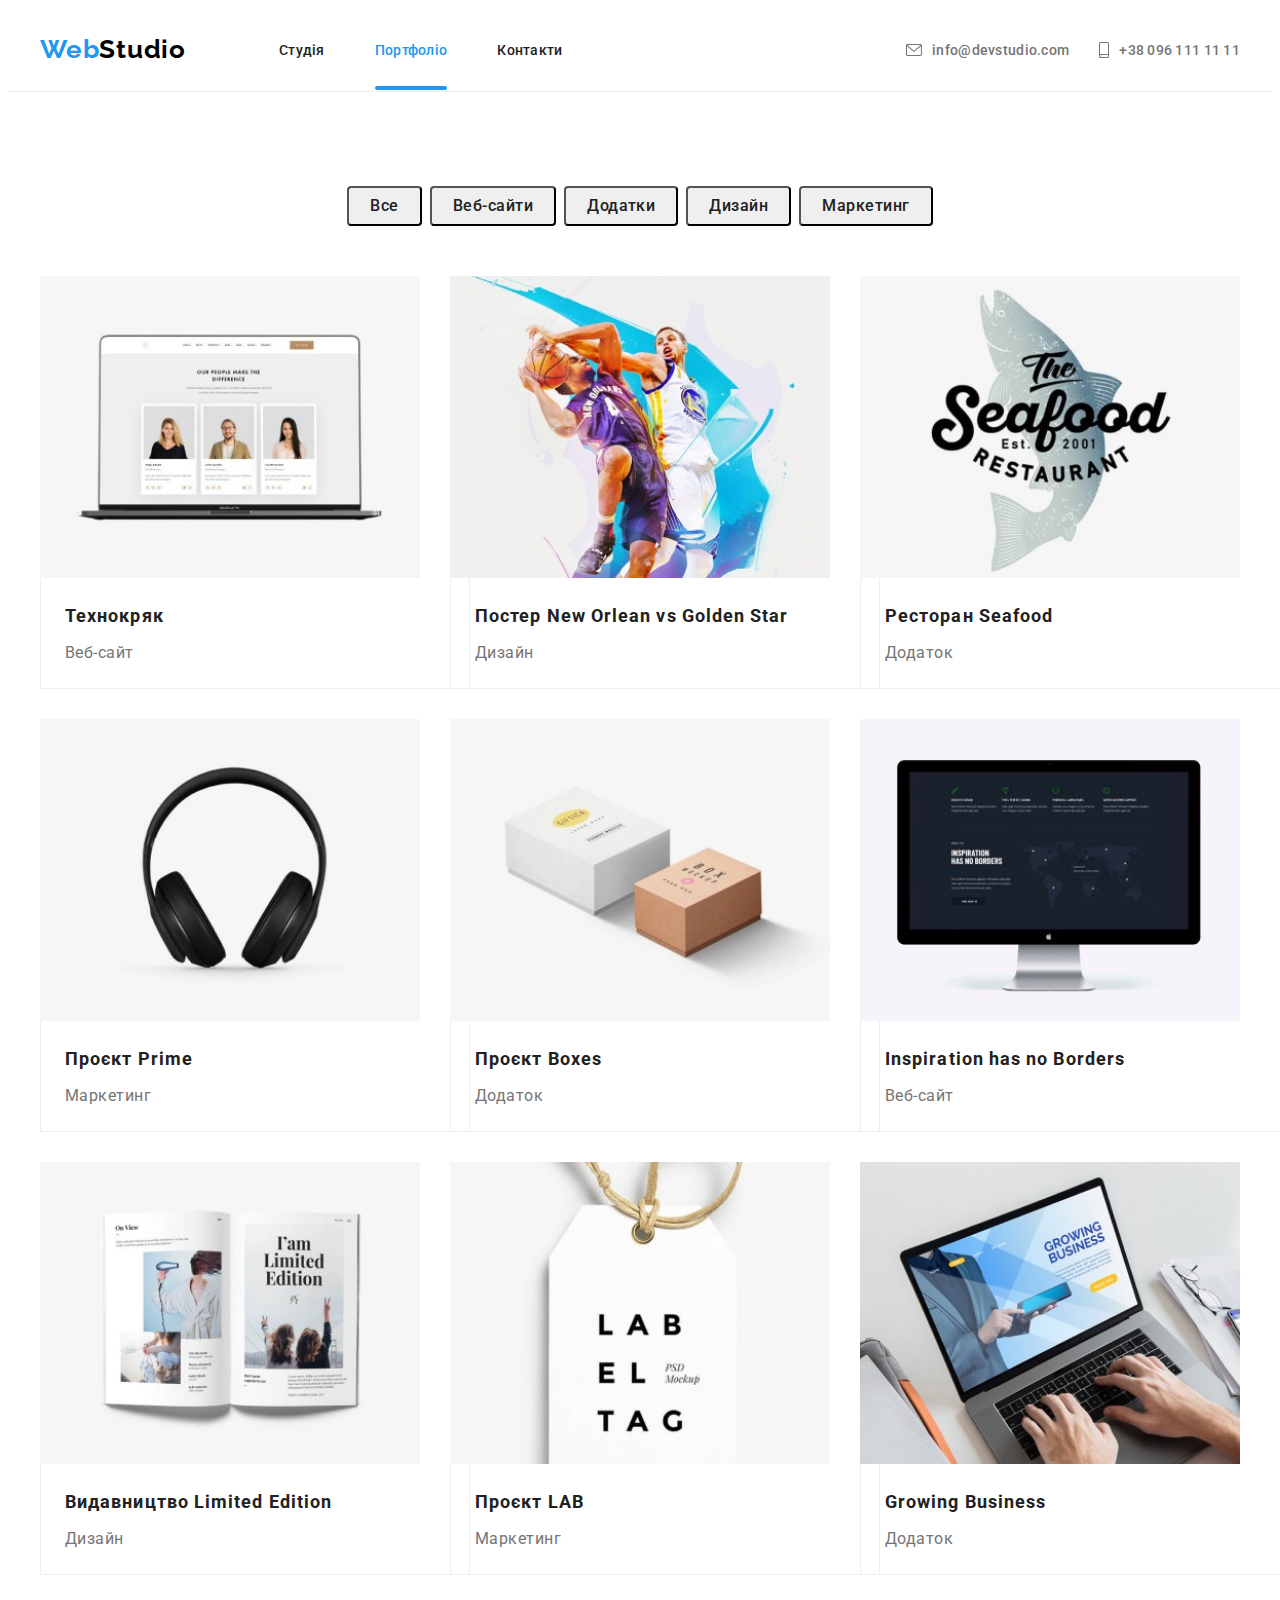
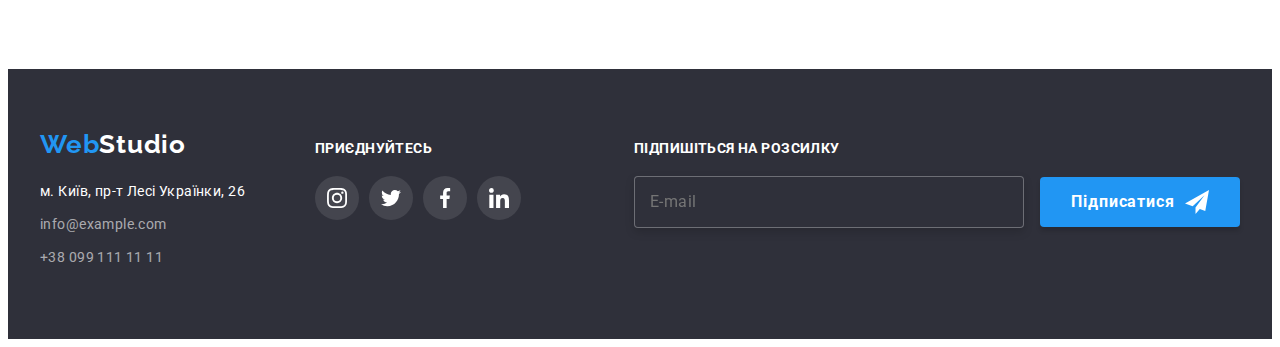
==== commit 75c2f78c: "end" ====
--- a/portfolio.html
+++ b/portfolio.html
@@ -1,898 +1,527 @@
 <!DOCTYPE html>
-<html lang="ru">
-  <head>
-    <meta charset="UTF-8" />
-    <meta http-equiv="X-UA-Compatible" content="IE=edge" />
-    <meta name="viewport" content="width=device-width, initial-scale=1.0" />
-    <title>Portfolio</title>
-    <!-- Fonts start -->
-    <link rel="preconnect" href="https://fonts.googleapis.com" />
-    <link rel="preconnect" href="https://fonts.gstatic.com" crossorigin />
-    <link
-      href="https://fonts.googleapis.com/css2?family=Raleway:wght@700&family=Roboto:wght@400;500;700;900&display=swap"
-      rel="stylesheet"
-    />
-    <!-- Fonts end -->
-    <!-- Normalize start -->
-    <link
-      rel="stylesheet"
-      href="https://cdnjs.cloudflare.com/ajax/libs/modern-normalize/1.1.0/modern-normalize.min.css"
-      integrity="sha512-wpPYUAdjBVSE4KJnH1VR1HeZfpl1ub8YT/NKx4PuQ5NmX2tKuGu6U/JRp5y+Y8XG2tV+wKQpNHVUX03MfMFn9Q=="
-      crossorigin="anonymous"
-      referrerpolicy="no-referrer"
-    />
-    <!-- Normalize end -->
-    <link rel="stylesheet" href="./css/main.min.css" />
-    <!-- <link rel="stylesheet" href="./css/styles.css" /> -->
-  </head>
-  <body>
-    <!-- Header section -->
-    <header class="header">
-      <div class="container header__container">
-        <a class="logo header__logo link" href="/" lang="en"
-          >Web<span class="logo logo--mode-black">Studio</span></a
-        >
-        <button class="menu-btn" type="button" data-menu-open>
-          <svg class="menu-btn__mob-icon" width="40" height="40">
-            <use href="./images/icons/symbol-defs.svg#hd-mob-menu"></use>
-          </svg>
-        </button>
-        <nav class="nav">
-          <ul class="nav__list list">
-            <li class="nav__item">
-              <a class="nav__link link" href="./index.html">Студия</a>
-            </li>
-            <li class="nav__item">
-              <a class="nav__link nav__link--crrt link" href="">Портфолио</a>
-            </li>
-            <li class="nav__item">
-              <a class="nav__link link" href="">Контакты</a>
-            </li>
-          </ul>
-        </nav>
-        <ul class="header__list list">
-          <li class="header__item">
-            <a class="header__mail link" href="mailto:info@devstudio.com"
-              ><svg class="header__icon-ml" width="16" height="12">
-                <use href="./images/icons/symbol-defs.svg#hd-envelope"></use></svg
-              >info@devstudio.com</a
-            >
-          </li>
-          <li class="header__item">
-            <a class="header__phone link" href="tel:+380961111111"
-              ><svg class="header__icon-smph" width="10" height="16">
-                <use href="./images/icons/symbol-defs.svg#hd-smartphone"></use></svg
-              >+38 096 111 11 11</a
-            >
-          </li>
-        </ul>
-      </div>
-    </header>
-    <!-- Main section-->
-    <main>
-      <!-- portfolio section-->
-      <section class="portfolio">
-        <!-- Логический подзаголовок СКРЫТ-->
-        <h1 class="visually-hidden">Портфолио</h1>
-        <!-- fiters part-->
-        <div class="container">
-          <ul class="filters-list container__filters-list">
-            <li class="filters-list__item list">
-              <button class="filters-list__btn" type="button">Все</button>
-            </li>
-            <li class="filters-list__item list">
-              <button class="filters-list__btn" type="button">Веб-сайты</button>
-            </li>
-            <li class="filters-list__item list">
-              <button class="filters-list__btn" type="button">Приложения</button>
-            </li>
-            <li class="filters-list__item list">
-              <button class="filters-list__btn" type="button">Дизайн</button>
-            </li>
-            <li class="filters-list__item list">
-              <button class="filters-list__btn" type="button">Маркетинг</button>
-            </li>
-          </ul>
-          <!--categories part-->
-          <ul class="cats-list container__cats-list">
-            <li class="cats-list__item list">
-              <a class="cats-list__link link" href="">
-                <div class="cats-box cat-list__cats-box">
-                  <picture>
-                    <!-- Desktop -->
-                    <source
-                      media="(min-width: 1200px)"
-                      srcset="
-                        ./images/portfolio/img-1_lg@1x.webp 1x,
-                        ./images/portfolio/img-1_lg@2x.webp 2x
-                      "
-                      type="image/webp"
-                    />
-                    <source
-                      media="(min-width: 1200px)"
-                      srcset="
-                        ./images/portfolio/img-1_lg@1x.jpg 1x,
-                        ./images/portfolio/img-1_lg@2x.jpg 2x
-                      "
-                      type="image/jpg"
-                    />
-                    <!-- Tablet -->
-                    <source
-                      media="(min-width: 768px)"
-                      srcset="
-                        ./images/portfolio/img-1_md@1x.webp 1x,
-                        ./images/portfolio/img-1_md@2x.webp 2x
-                      "
-                      type="image/webp"
-                    />
-                    <source
-                      media="(min-width: 768px)"
-                      srcset="
-                        ./images/portfolio/img-1_md@1x.jpg 1x,
-                        ./images/portfolio/img-1_md@2x.jpg 2x
-                      "
-                      type="image/jpg"
-                    />
-                    <!-- Mobile -->
-                    <source
-                      media="(max-width: 767px)"
-                      srcset="
-                        ./images/portfolio/img-1_sm@1x.webp 1x,
-                        ./images/portfolio/img-1_sm@2x.webp 2x
-                      "
-                      type="image/webp"
-                    />
-                    <source
-                      media="(max-width: 767px)"
-                      srcset="
-                        ./images/portfolio/img-1_sm@1x.jpg 1x,
-                        ./images/portfolio/img-1_sm@2x.jpg 2x
-                      "
-                      type="image/jpg"
-                    />
-                    <!-- fallback -->
-                    <img class="team-list__img" src="./images/portfolio/img-1_sm@1x.jpg" alt="" />
-                  </picture>
-                  <div class="overlay cats-box__overlay">
-                    <p>
-                      Ресурс предлагает комплексные предложения с разным уровнем функционала и
-                      сервисов. Все это позволит посетителю получить исчерпывающие сведения о
-                      компании или частном лице.
-                    </p>
-                  </div>
-                </div>
-                <div class="cats-list__wrap">
-                  <h2 class="cats-list-subtitle cats-box__cats-list-subtitle">Технокряк</h2>
-                  <p class="cats-list__descr">Веб-сайт</p>
-                </div>
-              </a>
-            </li>
-            <li class="cats-list__item list">
-              <a class="cats-list__link link" href="">
-                <div class="cats-box cat-list__cats-box">
-                  <picture>
-                    <!-- Desktop -->
-                    <source
-                      media="(min-width: 1200px)"
-                      srcset="
-                        ./images/portfolio/img-2_lg@1x.webp 1x,
-                        ./images/portfolio/img-2_lg@2x.webp 2x
-                      "
-                      type="image/webp"
-                    />
-                    <source
-                      media="(min-width: 1200px)"
-                      srcset="
-                        ./images/portfolio/img-2_lg@1x.jpg 1x,
-                        ./images/portfolio/img-2_lg@2x.jpg 2x
-                      "
-                      type="image/jpg"
-                    />
-                    <!-- Tablet -->
-                    <source
-                      media="(min-width: 768px)"
-                      srcset="
-                        ./images/portfolio/img-2_md@1x.webp 1x,
-                        ./images/portfolio/img-2_md@2x.webp 2x
-                      "
-                      type="image/webp"
-                    />
-                    <source
-                      media="(min-width: 768px)"
-                      srcset="
-                        ./images/portfolio/img-2_md@1x.jpg 1x,
-                        ./images/portfolio/img-2_md@2x.jpg 2x
-                      "
-                      type="image/jpg"
-                    />
-                    <!-- Mobile -->
-                    <source
-                      media="(max-width: 767px)"
-                      srcset="
-                        ./images/portfolio/img-2_sm@1x.webp 1x,
-                        ./images/portfolio/img-2_sm@2x.webp 2x
-                      "
-                      type="image/webp"
-                    />
-                    <source
-                      media="(max-width: 767px)"
-                      srcset="
-                        ./images/portfolio/img-2_sm@1x.jpg 1x,
-                        ./images/portfolio/img-2_sm@2x.jpg 2x
-                      "
-                      type="image/jpg"
-                    />
-                    <!-- fallback -->
-                    <img class="team-list__img" src="./images/portfolio/img-2_sm@1x.jpg" alt="" />
-                  </picture>
-                  <div class="overlay cats-box__overlay">
-                    <p>
-                      Ресурс предлагает комплексные предложения с разным уровнем функционала и
-                      сервисов. Все это позволит посетителю получить исчерпывающие сведения о
-                      компании или частном лице.
-                    </p>
-                  </div>
-                </div>
-                <div class="cats-list__wrap">
-                  <h2 class="cats-list-subtitle cats-box__cats-list-subtitle">
-                    Постер New Orlean vs Golden Star
-                  </h2>
-                  <p class="cats-list__descr">Дизайн</p>
-                </div>
-              </a>
-            </li>
-            <li class="cats-list__item list">
-              <a class="cats-list__link link" href="">
-                <div class="cats-box cat-list__cats-box">
-                  <picture>
-                    <!-- Desktop -->
-                    <source
-                      media="(min-width: 1200px)"
-                      srcset="
-                        ./images/portfolio/img-3_lg@1x.webp 1x,
-                        ./images/portfolio/img-3_lg@2x.webp 2x
-                      "
-                      type="image/webp"
-                    />
-                    <source
-                      media="(min-width: 1200px)"
-                      srcset="
-                        ./images/portfolio/img-3_lg@1x.jpg 1x,
-                        ./images/portfolio/img-3_lg@2x.jpg 2x
-                      "
-                      type="image/jpg"
-                    />
-                    <!-- Tablet -->
-                    <source
-                      media="(min-width: 768px)"
-                      srcset="
-                        ./images/portfolio/img-3_md@1x.webp 1x,
-                        ./images/portfolio/img-3_md@2x.webp 2x
-                      "
-                      type="image/webp"
-                    />
-                    <source
-                      media="(min-width: 768px)"
-                      srcset="
-                        ./images/portfolio/img-3_md@1x.jpg 1x,
-                        ./images/portfolio/img-3_md@2x.jpg 2x
-                      "
-                      type="image/jpg"
-                    />
-                    <!-- Mobile -->
-                    <source
-                      media="(max-width: 767px)"
-                      srcset="
-                        ./images/portfolio/img-3_sm@1x.webp 1x,
-                        ./images/portfolio/img-3_sm@2x.webp 2x
-                      "
-                      type="image/webp"
-                    />
-                    <source
-                      media="(max-width: 767px)"
-                      srcset="
-                        ./images/portfolio/img-3_sm@1x.jpg 1x,
-                        ./images/portfolio/img-3_sm@2x.jpg 2x
-                      "
-                      type="image/jpg"
-                    />
-                    <!-- fallback -->
-                    <img class="team-list__img" src="./images/portfolio/img-3_sm@1x.jpg" alt="" />
-                  </picture>
-                  <div class="overlay cats-box__overlay">
-                    <p>
-                      Ресурс предлагает комплексные предложения с разным уровнем функционала и
-                      сервисов. Все это позволит посетителю получить исчерпывающие сведения о
-                      компании или частном лице.
-                    </p>
-                  </div>
-                </div>
-                <div class="cats-list__wrap">
-                  <h2 class="cats-list-subtitle cats-box__cats-list-subtitle">Ресторан Seafood</h2>
-                  <p class="cats-list__descr">Приложение</p>
-                </div>
-              </a>
-            </li>
-            <li class="cats-list__item list">
-              <a class="cats-list__link link" href="">
-                <div class="cats-box cat-list__cats-box">
-                  <picture>
-                    <!-- Desktop -->
-                    <source
-                      media="(min-width: 1200px)"
-                      srcset="
-                        ./images/portfolio/img-4_lg@1x.webp 1x,
-                        ./images/portfolio/img-4_lg@2x.webp 2x
-                      "
-                      type="image/webp"
-                    />
-                    <source
-                      media="(min-width: 1200px)"
-                      srcset="
-                        ./images/portfolio/img-4_lg@1x.jpg 1x,
-                        ./images/portfolio/img-4_lg@2x.jpg 2x
-                      "
-                      type="image/jpg"
-                    />
-                    <!-- Tablet -->
-                    <source
-                      media="(min-width: 768px)"
-                      srcset="
-                        ./images/portfolio/img-4_md@1x.webp 1x,
-                        ./images/portfolio/img-4_md@2x.webp 2x
-                      "
-                      type="image/webp"
-                    />
-                    <source
-                      media="(min-width: 768px)"
-                      srcset="
-                        ./images/portfolio/img-4_md@1x.jpg 1x,
-                        ./images/portfolio/img-4_md@2x.jpg 2x
-                      "
-                      type="image/jpg"
-                    />
-                    <!-- Mobile -->
-                    <source
-                      media="(max-width: 767px)"
-                      srcset="
-                        ./images/portfolio/img-4_sm@1x.webp 1x,
-                        ./images/portfolio/img-4_sm@2x.webp 2x
-                      "
-                      type="image/webp"
-                    />
-                    <source
-                      media="(max-width: 767px)"
-                      srcset="
-                        ./images/portfolio/img-4_sm@1x.jpg 1x,
-                        ./images/portfolio/img-4_sm@2x.jpg 2x
-                      "
-                      type="image/jpg"
-                    />
-                    <!-- fallback -->
-                    <img class="team-list__img" src="./images/portfolio/img-4_sm@1x.jpg" alt="" />
-                  </picture>
-                  <div class="overlay cats-box__overlay">
-                    <p>
-                      Ресурс предлагает комплексные предложения с разным уровнем функционала и
-                      сервисов. Все это позволит посетителю получить исчерпывающие сведения о
-                      компании или частном лице.
-                    </p>
-                  </div>
-                </div>
-                <div class="cats-list__wrap">
-                  <h2 class="cats-list-subtitle cats-box__cats-list-subtitle">Проект Prime</h2>
-                  <p class="cats-list__descr">Маркетинг</p>
-                </div>
-              </a>
-            </li>
-            <li class="cats-list__item list">
-              <a class="cats-list__link link" href="">
-                <div class="cats-box cat-list__cats-box">
-                  <picture>
-                    <!-- Desktop -->
-                    <source
-                      media="(min-width: 1200px)"
-                      srcset="
-                        ./images/portfolio/img-5_lg@1x.webp 1x,
-                        ./images/portfolio/img-5_lg@2x.webp 2x
-                      "
-                      type="image/webp"
-                    />
-                    <source
-                      media="(min-width: 1200px)"
-                      srcset="
-                        ./images/portfolio/img-5_lg@1x.jpg 1x,
-                        ./images/portfolio/img-5_lg@2x.jpg 2x
-                      "
-                      type="image/jpg"
-                    />
-                    <!-- Tablet -->
-                    <source
-                      media="(min-width: 768px)"
-                      srcset="
-                        ./images/portfolio/img-5_md@1x.webp 1x,
-                        ./images/portfolio/img-5_md@2x.webp 2x
-                      "
-                      type="image/webp"
-                    />
-                    <source
-                      media="(min-width: 768px)"
-                      srcset="
-                        ./images/portfolio/img-5_md@1x.jpg 1x,
-                        ./images/portfolio/img-5_md@2x.jpg 2x
-                      "
-                      type="image/jpg"
-                    />
-                    <!-- Mobile -->
-                    <source
-                      media="(max-width: 767px)"
-                      srcset="
-                        ./images/portfolio/img-5_sm@1x.webp 1x,
-                        ./images/portfolio/img-5_sm@2x.webp 2x
-                      "
-                      type="image/webp"
-                    />
-                    <source
-                      media="(max-width: 767px)"
-                      srcset="
-                        ./images/portfolio/img-5_sm@1x.jpg 1x,
-                        ./images/portfolio/img-5_sm@2x.jpg 2x
-                      "
-                      type="image/jpg"
-                    />
-                    <!-- fallback -->
-                    <img class="team-list__img" src="./images/portfolio/img-5_sm@1x.jpg" alt="" />
-                  </picture>
-                  <div class="overlay cats-box__overlay">
-                    <p>
-                      Ресурс предлагает комплексные предложения с разным уровнем функционала и
-                      сервисов. Все это позволит посетителю получить исчерпывающие сведения о
-                      компании или частном лице.
-                    </p>
-                  </div>
-                </div>
-                <div class="cats-list__wrap">
-                  <h2 class="cats-list-subtitle cats-box__cats-list-subtitle">Проект Boxes</h2>
-                  <p class="cats-list__descr">Приложение</p>
-                </div>
-              </a>
-            </li>
-            <li class="cats-list__item list">
-              <a class="cats-list__link link" href="">
-                <div class="cats-box cat-list__cats-box">
-                  <picture>
-                    <!-- Desktop -->
-                    <source
-                      media="(min-width: 1200px)"
-                      srcset="
-                        ./images/portfolio/img-6_lg@1x.webp 1x,
-                        ./images/portfolio/img-6_lg@2x.webp 2x
-                      "
-                      type="image/webp"
-                    />
-                    <source
-                      media="(min-width: 1200px)"
-                      srcset="
-                        ./images/portfolio/img-6_lg@1x.jpg 1x,
-                        ./images/portfolio/img-6_lg@2x.jpg 2x
-                      "
-                      type="image/jpg"
-                    />
-                    <!-- Tablet -->
-                    <source
-                      media="(min-width: 768px)"
-                      srcset="
-                        ./images/portfolio/img-6_md@1x.webp 1x,
-                        ./images/portfolio/img-6_md@2x.webp 2x
-                      "
-                      type="image/webp"
-                    />
-                    <source
-                      media="(min-width: 768px)"
-                      srcset="
-                        ./images/portfolio/img-6_md@1x.jpg 1x,
-                        ./images/portfolio/img-6_md@2x.jpg 2x
-                      "
-                      type="image/jpg"
-                    />
-                    <!-- Mobile -->
-                    <source
-                      media="(max-width: 767px)"
-                      srcset="
-                        ./images/portfolio/img-6_sm@1x.webp 1x,
-                        ./images/portfolio/img-6_sm@2x.webp 2x
-                      "
-                      type="image/webp"
-                    />
-                    <source
-                      media="(max-width: 767px)"
-                      srcset="
-                        ./images/portfolio/img-6_sm@1x.jpg 1x,
-                        ./images/portfolio/img-6_sm@2x.jpg 2x
-                      "
-                      type="image/jpg"
-                    />
-                    <!-- fallback -->
-                    <img class="team-list__img" src="./images/portfolio/img-6_sm@1x.jpg" alt="" />
-                  </picture>
-                  <div class="overlay cats-box__overlay">
-                    <p>
-                      Ресурс предлагает комплексные предложения с разным уровнем функционала и
-                      сервисов. Все это позволит посетителю получить исчерпывающие сведения о
-                      компании или частном лице.
-                    </p>
-                  </div>
-                </div>
-                <div class="cats-list__wrap">
-                  <h2 class="cats-list-subtitle cats-box__cats-list-subtitle" lang="en">
-                    Inspiration has no Borders
-                  </h2>
-                  <p class="cats-list__descr">Веб-сайт</p>
-                </div>
-              </a>
-            </li>
-            <li class="cats-list__item list">
-              <a class="cats-list__link link" href="">
-                <div class="cats-box cat-list__cats-box">
-                  <picture>
-                    <!-- Desktop -->
-                    <source
-                      media="(min-width: 1200px)"
-                      srcset="
-                        ./images/portfolio/img-7_lg@1x.webp 1x,
-                        ./images/portfolio/img-7_lg@2x.webp 2x
-                      "
-                      type="image/webp"
-                    />
-                    <source
-                      media="(min-width: 1200px)"
-                      srcset="
-                        ./images/portfolio/img-7_lg@1x.jpg 1x,
-                        ./images/portfolio/img-7_lg@2x.jpg 2x
-                      "
-                      type="image/jpg"
-                    />
-                    <!-- Tablet -->
-                    <source
-                      media="(min-width: 768px)"
-                      srcset="
-                        ./images/portfolio/img-7_md@1x.webp 1x,
-                        ./images/portfolio/img-7_md@2x.webp 2x
-                      "
-                      type="image/webp"
-                    />
-                    <source
-                      media="(min-width: 768px)"
-                      srcset="
-                        ./images/portfolio/img-7_md@1x.jpg 1x,
-                        ./images/portfolio/img-7_md@2x.jpg 2x
-                      "
-                      type="image/jpg"
-                    />
-                    <!-- Mobile -->
-                    <source
-                      media="(max-width: 767px)"
-                      srcset="
-                        ./images/portfolio/img-7_sm@1x.webp 1x,
-                        ./images/portfolio/img-7_sm@2x.webp 2x
-                      "
-                      type="image/webp"
-                    />
-                    <source
-                      media="(max-width: 767px)"
-                      srcset="
-                        ./images/portfolio/img-7_sm@1x.jpg 1x,
-                        ./images/portfolio/img-7_sm@2x.jpg 2x
-                      "
-                      type="image/jpg"
-                    />
-                    <!-- fallback -->
-                    <img class="team-list__img" src="./images/portfolio/img-7_sm@1x.jpg" alt="" />
-                  </picture>
-                  <div class="overlay cats-box__overlay">
-                    <p>
-                      Ресурс предлагает комплексные предложения с разным уровнем функционала и
-                      сервисов. Все это позволит посетителю получить исчерпывающие сведения о
-                      компании или частном лице.
-                    </p>
-                  </div>
-                </div>
-                <div class="cats-list__wrap">
-                  <h2 class="cats-list-subtitle cats-box__cats-list-subtitle">
-                    Издание Limited Edition
-                  </h2>
-                  <p class="cats-list__descr">Дизайн</p>
-                </div>
-              </a>
-            </li>
-            <li class="cats-list__item list">
-              <a class="cats-list__link link" href="">
-                <div class="cats-box cat-list__cats-box">
-                  <picture>
-                    <!-- Desktop -->
-                    <source
-                      media="(min-width: 1200px)"
-                      srcset="
-                        ./images/portfolio/img-8_lg@1x.webp 1x,
-                        ./images/portfolio/img-8_lg@2x.webp 2x
-                      "
-                      type="image/webp"
-                    />
-                    <source
-                      media="(min-width: 1200px)"
-                      srcset="
-                        ./images/portfolio/img-8_lg@1x.jpg 1x,
-                        ./images/portfolio/img-8_lg@2x.jpg 2x
-                      "
-                      type="image/jpg"
-                    />
-                    <!-- Tablet -->
-                    <source
-                      media="(min-width: 768px)"
-                      srcset="
-                        ./images/portfolio/img-8_md@1x.webp 1x,
-                        ./images/portfolio/img-8_md@2x.webp 2x
-                      "
-                      type="image/webp"
-                    />
-                    <source
-                      media="(min-width: 768px)"
-                      srcset="
-                        ./images/portfolio/img-8_md@1x.jpg 1x,
-                        ./images/portfolio/img-8_md@2x.jpg 2x
-                      "
-                      type="image/jpg"
-                    />
-                    <!-- Mobile -->
-                    <source
-                      media="(max-width: 767px)"
-                      srcset="
-                        ./images/portfolio/img-8_sm@1x.webp 1x,
-                        ./images/portfolio/img-8_sm@2x.webp 2x
-                      "
-                      type="image/webp"
-                    />
-                    <source
-                      media="(max-width: 767px)"
-                      srcset="
-                        ./images/portfolio/img-8_sm@1x.jpg 1x,
-                        ./images/portfolio/img-8_sm@2x.jpg 2x
-                      "
-                      type="image/jpg"
-                    />
-                    <!-- fallback -->
-                    <img class="team-list__img" src="./images/portfolio/img-8_sm@1x.jpg" alt="" />
-                  </picture>
-                  <div class="overlay cats-box__overlay">
-                    <p>
-                      Ресурс предлагает комплексные предложения с разным уровнем функционала и
-                      сервисов. Все это позволит посетителю получить исчерпывающие сведения о
-                      компании или частном лице.
-                    </p>
-                  </div>
-                </div>
-                <div class="cats-list__wrap">
-                  <h2 class="cats-list-subtitle cats-box__cats-list-subtitle">Проект LAB</h2>
-                  <p class="cats-list__descr">Маркетинг</p>
-                </div>
-              </a>
-            </li>
-            <li class="cats-list__item list">
-              <a class="cats-list__link link" href="">
-                <div class="cats-box cat-list__cats-box">
-                  <picture>
-                    <!-- Desktop -->
-                    <source
-                      media="(min-width: 1200px)"
-                      srcset="
-                        ./images/portfolio/img-9_lg@1x.webp 1x,
-                        ./images/portfolio/img-9_lg@2x.webp 2x
-                      "
-                      type="image/webp"
-                    />
-                    <source
-                      media="(min-width: 1200px)"
-                      srcset="
-                        ./images/portfolio/img-9_lg@1x.jpg 1x,
-                        ./images/portfolio/img-9_lg@2x.jpg 2x
-                      "
-                      type="image/jpg"
-                    />
-                    <!-- Tablet -->
-                    <source
-                      media="(min-width: 768px)"
-                      srcset="
-                        ./images/portfolio/img-9_md@1x.webp 1x,
-                        ./images/portfolio/img-9_md@2x.webp 2x
-                      "
-                      type="image/webp"
-                    />
-                    <source
-                      media="(min-width: 768px)"
-                      srcset="
-                        ./images/portfolio/img-9_md@1x.jpg 1x,
-                        ./images/portfolio/img-9_md@2x.jpg 2x
-                      "
-                      type="image/jpg"
-                    />
-                    <!-- Mobile -->
-                    <source
-                      media="(max-width: 767px)"
-                      srcset="
-                        ./images/portfolio/img-9_sm@1x.webp 1x,
-                        ./images/portfolio/img-9_sm@2x.webp 2x
-                      "
-                      type="image/webp"
-                    />
-                    <source
-                      media="(max-width: 767px)"
-                      srcset="
-                        ./images/portfolio/img-9_sm@1x.jpg 1x,
-                        ./images/portfolio/img-9_sm@2x.jpg 2x
-                      "
-                      type="image/jpg"
-                    />
-                    <!-- fallback -->
-                    <img class="team-list__img" src="./images/portfolio/img-9_sm@1x.jpg" alt="" />
-                  </picture>
-                  <div class="overlay cats-box__overlay">
-                    <p>
-                      Ресурс предлагает комплексные предложения с разным уровнем функционала и
-                      сервисов. Все это позволит посетителю получить исчерпывающие сведения о
-                      компании или частном лице.
-                    </p>
-                  </div>
-                </div>
-                <div class="cats-list__wrap">
-                  <h2 class="cats-list-subtitle cats-box__cats-list-subtitle" lang="en">
-                    Growing Business
-                  </h2>
-                  <p class="cats-list__descr">Приложение</p>
-                </div>
-              </a>
-            </li>
-          </ul>
-        </div>
-      </section>
-    </main>
-    <!-- Footer section -->
-    <footer class="footer">
-      <div class="container footer__container">
-        <!-- footer Logo addres -->
-        <div class="logo-address footer__logo-address">
-          <a class="logo link footer__logo" href="/" lang="en"
-            >Web<span class="logo logo--mode-white">Studio</span></a
-          >
-          <address class="address footer__address">
-            <ul class="address__list list">
-              <li class="address__item">
-                <a href="" class="address-text address__address-text link"
-                  >г. Киев, пр-т Леси Украинки, 26</a
-                >
-              </li>
-              <li class="address__item">
-                <a class="address-mail address__address-mail link" href="mailto:info@example.com"
-                  >info@example.com</a
-                >
-              </li>
-              <li class="address__item">
-                <a class="address-phone address__address-phone link" href="tel:+380991111111"
-                  >+38 099 111 11 11</a
-                >
-              </li>
-            </ul>
-          </address>
-        </div>
-        <!-- footer social -->
-        <div class="social">
-          <h4 class="section-subtitle footer__section-subtitle">присоединяйтесь</h4>
-          <ul class="social-list footer__social-list list">
-            <li class="social-list__item">
-              <a
-                class="social-link footer__social-link link"
-                href=""
-                target="_blank"
-                rel="noopener no-referrer"
-                aria-label="instagram"
-                ><svg class="social-list__icon social-list__icon--light" width="20" height="20">
-                  <use href="./images/icons/symbol-defs.svg#ftr-instagram"></use></svg
-              ></a>
-            </li>
-            <li class="social-list__item">
-              <a
-                class="social-link footer__social-link link"
-                href=""
-                target="_blank"
-                rel="noopener no-referrer"
-                aria-label="twitter"
-                ><svg class="social-list__icon social-list__icon--light" width="20" height="20">
-                  <use href="./images/icons/symbol-defs.svg#ftr-twitter"></use></svg
-              ></a>
-            </li>
-            <li class="social-list__item">
-              <a
-                class="social-link footer__social-link link"
-                href=""
-                target="_blank"
-                rel="noopener no-referrer"
-                aria-label="facebook"
-                ><svg class="social-list__icon social-list__icon--light" width="20" height="20">
-                  <use href="./images/icons/symbol-defs.svg#ftr-facebook"></use></svg
-              ></a>
-            </li>
-            <li class="social-list__item">
-              <a
-                class="social-link footer__social-link link"
-                href=""
-                target="_blank"
-                rel="noopener no-referrer"
-                aria-label="linkedin"
-                ><svg class="social-list__icon social-list__icon--light" width="20" height="20">
-                  <use href="./images/icons/symbol-defs.svg#ftr-linkedin"></use></svg
-              ></a>
-            </li>
-          </ul>
-        </div>
-        <!-- footer mailing -->
-        <div class="mailing footer__mailing">
-          <h4 class="section-subtitle footer__section-subtitle">Подпишитесь на рассылку</h4>
-          <form class="mailing-form">
-            <input class="mailing-form__mail" type="text" name="E-mail" placeholder="E-mail" />
-            <button class="mail-btn mailing-form__mail-btn" type="submit">
-              Подписаться
-              <svg width="24" height="24">
-                <use href="./images/icons/symbol-defs.svg#ftr-send"></use>
-              </svg>
-            </button>
-          </form>
-        </div>
-      </div>
-    </footer>
-    <!-- Heder mobile menu -->
-    <div class="menu-overlay" data-menu>
-      <div class="menu">
-        <button class="menu-btn menu__menu-btn" type="button" data-menu-close>
-          <svg class="menu-btn__icon" width="40" height="40">
-            <use href="./images/icons/symbol-defs.svg#hd-menu_close"></use>
-          </svg>
-        </button>
-        <ul class="mobile-nav list">
-          <li class="mobile-nav__item">
-            <a class="mobile-nav__link link" href="./index.html">Студия</a>
-          </li>
-          <li class="mobile-nav__item">
-            <a class="mobile-nav__link link" href="">Портфолио</a>
-          </li>
-          <li class="mobile-nav__item">
-            <a class="mobile-nav__link link" href="">Контакты</a>
-          </li>
-        </ul>
-        <ul class="mobile-list list">
-          <li class="mobile-list__item">
-            <a class="mobile-list__phone link" href="tel:+380961111111">+38 096 111 11 11</a>
-          </li>
-          <li class="mobile-list__item">
-            <a class="mobile-list__mail link" href="mailto:info@devstudio.com"
-              >info@devstudio.com</a
-            >
-          </li>
-        </ul>
-        <ul class="mobile-socials list">
-          <li class="mobile-socials-item">
-            <a href="" class="socials-link link">Instagram</a>
-          </li>
-          <li class="mobile-socials-item">
-            <a href="" class="socials-link link">Twitter</a>
-          </li>
-          <li class="mobile-socials-item">
-            <a href="" class="socials-link link">Facebook</a>
-          </li>
-          <li class="mobile-socials-item">
-            <a href="" class="socials-link link">LinkedIn</a>
-          </li>
-        </ul>
-      </div>
-    </div>
-    <script src="./js/menu.js"></script>
-  </body>
-</html>
+<html lang="uk">
+
+<head>
+	<meta charset="UTF-8">
+	<meta http-equiv="X-UA-Compatible" content="IE=edge">
+	<meta name="viewport" content="width=device-width, initial-scale=1.0">
+	<title>Portfolio</title>
+	<link rel="preconnect" href="https://fonts.googleapis.com">
+	<link rel="preconnect" href="https://fonts.gstatic.com" crossorigin>
+	<link href="https://fonts.googleapis.com/css2?family=Raleway:wght@700&family=Roboto:wght@400;500;700;900&display=swap"
+		rel="stylesheet">
+	<link rel="stylesheet" href="https://cdnjs.cloudflare.com/ajax/libs/modern-normalize/1.1.0/modern-normalize.min.css"
+		integrity="sha512-wpPYUAdjBVSE4KJnH1VR1HeZfpl1ub8YT/NKx4PuQ5NmX2tKuGu6U/JRp5y+Y8XG2tV+wKQpNHVUX03MfMFn9Q=="
+		crossorigin="anonymous" referrerpolicy="no-referrer" />
+	<link rel="stylesheet" href="./css/main.css" />
+	<!-- <link rel="stylesheet" href="./css/styles.css" /> -->
+</head>
+
+<body>
+	<!--шапка -->
+	<header class="header">
+		<div class="container header__container">
+			<a class="link logo header__logo" href="/" lang="en"><span class="logo__part">Web</span>Studio</a>
+
+			<button class="menu__btn" type="button" data-menu-open>
+				<svg width="40" height="40">
+					<use href="./images/icons.svg#menu"></use>
+				</svg>
+			</button>
+
+			<nav class="nav">
+				<ul class="list nav__list">
+					<li class="nav__item"><a class="link nav__link" href="./index.html">Студія</a>
+					</li>
+					<li class="nav__item"><a class="link nav__link nav__link--current" href="./portfolio.html">Портфоліо</a></li>
+					<li class="nav__item"><a class="link nav__link" href="">Контакти</a></li>
+				</ul>
+			</nav>
+			<ul class="list header__addres">
+				<li class="header__contact">
+					<a class="link header__link" href="mailto:info@devstudio.com"><svg class="header__icon" width="16px"
+							height="12px">
+							<use href="./images/icons.svg#envelope"></use>
+						</svg> info@devstudio.com</a>
+				</li>
+				<li class="header-contact">
+					<a class="link header__link" href="tel:+380961111111"><svg class="header__icon" width="10px" height="16px">
+							<use href="./images/icons.svg#smartphone"></use>
+						</svg>+38 096 111 11 11</a>
+				</li>
+			</ul>
+		</div>
+	</header>
+	<!-- examleps Примеры работ -->
+	<section class="examples">
+		<div class="container examples__container">
+			<h1 class="visually-hidden">Приклади робіт</h1>
+			<ul class="list filter">
+				<li class="filter__item"><button class="filter__btn" type="button">Все</button></li>
+				<li class="filter__item"><button class="filter__btn" type="button">Веб-сайти</button></li>
+				<li class="filter__item"><button class="filter__btn" type="button">Додатки</button></li>
+				<li class="filter__item"><button class="filter__btn" type="button">Дизайн</button></li>
+				<li class="filter__item"><button class="filter__btn" type="button">Маркетинг</button></li>
+			</ul>
+			<ul class="list examples__list card-set">
+				<li class="examples__item card-set__item">
+					<a class="link examples__link" href="">
+						<div class="examples__wrap">
+							<picture>
+								<source media="(min-width:1200px)" srcset="./images/portfolio/img-1@1x_lg.webp 1x,
+									 ./images/portfolio/img-1@2x_lg.webp 2x" type="image/webp" />
+
+								<source media="(min-width:1200px)" srcset="./images/portfolio/img-1@1x_lg.jpg 1x,
+										./images/portfolio/img-1@2x_lg.jpg 2x " type="image/jpg" />
+
+								<source media="(min-width:768px)" srcset="./images/portfolio/img-1@1x_md.webp 1x,
+									 ./images/portfolio/img-1@2x_md.webp 2x" type="image/webp" />
+
+								<source media="(min-width:768px)" srcset="./images/portfolio/img-1@1x_md.jpg 1x,
+										./images/portfolio/img-1@2x_md.jpg 2x " type="image/jpg" />
+
+								<source media="(max-width:767px)" srcset="./images/portfolio/img-1@1x_sm.webp 1x,
+										./images/portfolio/img-1@2x_sm.webp 2x" type="image/webp" />
+
+								<source media="(max-width:767px)" srcset="./images/portfolio/img-1@1x_sm.jpg 1x,
+										./images/portfolio/img-1@2x_sm.jpg 2x " type="image/jpg" />
+
+								<img class="examples__img" src="./images/portfolio/img-1@1x_lg.jpg"
+									alt="Портретні фото чоловіка та жінки" width="450" height="294">
+							</picture>
+							<div class="overlay">
+								<p class="overlay__text">Ресурс пропонує комплексні пропозиції з різним рівнем функціоналу та сервісів.
+									Все це дозволить відвідувачу отримати
+									вичерпні відомості про компанію чи приватну особу.</p>
+							</div>
+						</div>
+						<div class="examples__name">
+							<h2 class="examples__title">Технокряк </h2>
+							<p class="examples__filter">Веб-сайт</p>
+						</div>
+					</a>
+				</li>
+				<li class="examples__item card-set__item">
+					<a class="examples__link link" href="">
+						<div class="examples__wrap">
+							<picture>
+								<source media="(min-width:1200px)" srcset="./images/portfolio/img-2@1x_lg.webp 1x,
+															 ./images/portfolio/img-2@2x_lg.webp 2x" type="image/webp" />
+
+								<source media="(min-width:1200px)" srcset="./images/portfolio/img-2@1x_lg.jpg 1x,
+																./images/portfolio/img-2@2x_lg.jpg 2x " type="image/jpg" />
+
+								<source media="(min-width:768px)" srcset="./images/portfolio/img-2@1x_md.webp 1x,
+															 ./images/portfolio/img-2@2x_md.webp 2x" type="image/webp" />
+
+								<source media="(min-width:768px)" srcset="./images/portfolio/img-2@1x_md.jpg 1x,
+																./images/portfolio/img-2@2x_md.jpg 2x " type="image/jpg" />
+
+								<source media="(max-width:767px)" srcset="./images/portfolio/img-2@1x_sm.webp 1x,
+																./images/portfolio/img-2@2x_sm.webp 2x" type="image/webp" />
+
+								<source media="(max-width:767px)" srcset="./images/portfolio/img-2@1x_sm.jpg 1x,
+																./images/portfolio/img-2@2x_sm.jpg 2x " type="image/jpg" />
+
+								<img class="examples__img" src="./images/portfolio/img-2@1x_lg.jpg" alt="2 баскетболіста виборюють м'яч"
+									width="450" height="294">
+							</picture>
+							<div class="overlay">
+								<p class="overlay__text">Ресурс пропонує комплексні пропозиції з різним рівнем функціоналу та сервісів.
+									Все це дозволить відвідувачу отримати
+									вичерпні відомості про компанію чи приватну особу.</p>
+							</div>
+						</div>
+						<div class="examples__name">
+							<h2 class="examples__title"> Постер <span lang="en">New Orlean vs Golden Star</span> </h2>
+							<p class="examples__filter">Дизайн</p>
+						</div>
+
+					</a>
+				</li>
+				<li class="examples__item card-set__item">
+					<a class="examples__link link" href="">
+						<div class="examples__wrap">
+							<picture>
+								<source media="(min-width:1200px)" srcset="./images/portfolio/img-3@1x_lg.webp 1x,
+																 ./images/portfolio/img-3@2x_lg.webp 2x" type="image/webp" />
+
+								<source media="(min-width:1200px)" srcset="./images/portfolio/img-3@1x_lg.jpg 1x,
+																	./images/portfolio/img-3@2x_lg.jpg 2x " type="image/jpg" />
+
+								<source media="(min-width:768px)" srcset="./images/portfolio/img-3@1x_md.webp 1x,
+																 ./images/portfolio/img-3@2x_md.webp 2x" type="image/webp" />
+
+								<source media="(min-width:768px)" srcset="./images/portfolio/img-3@1x_md.jpg 1x,
+																	./images/portfolio/img-3@2x_md.jpg 2x " type="image/jpg" />
+
+								<source media="(max-width:767px)" srcset="./images/portfolio/img-3@1x_sm.webp 1x,
+																	./images/portfolio/img-3@2x_sm.webp 2x" type="image/webp" />
+
+								<source media="(max-width:767px)" srcset="./images/portfolio/img-3@1x_sm.jpg 1x,
+																	./images/portfolio/img-3@2x_sm.jpg 2x " type="image/jpg" />
+
+								<img class="examples__img" src="./images/portfolio/img-3@1x_lg.jpg" alt="Емблема ресторану" width="450"
+									height="294">
+							</picture>
+							<div class="overlay">
+								<p class="overlay__text">Ресурс пропонує комплексні пропозиції з різним рівнем функціоналу та сервісів.
+									Все це дозволить відвідувачу отримати
+									вичерпні відомості про компанію чи приватну особу.</p>
+							</div>
+						</div>
+						<div class="examples__name">
+							<h2 class="examples__title">Ресторан <span lang="en">Seafood</span></h2>
+							<p class="examples__filter">Додаток</p>
+						</div>
+					</a>
+				</li>
+				<li class="examples__item card-set__item">
+					<a class="examples__link link" href="">
+						<div class="examples__wrap">
+							<picture>
+								<source media="(min-width:1200px)" srcset="./images/portfolio/img-4@1x_lg.webp 1x,
+																 ./images/portfolio/img-4@2x_lg.webp 2x" type="image/webp" />
+
+								<source media="(min-width:1200px)" srcset="./images/portfolio/img-4@1x_lg.jpg 1x,
+																	./images/portfolio/img-4@2x_lg.jpg 2x " type="image/jpg" />
+
+								<source media="(min-width:768px)" srcset="./images/portfolio/img-4@1x_md.webp 1x,
+																 ./images/portfolio/img-4@2x_md.webp 2x" type="image/webp" />
+
+								<source media="(min-width:768px)" srcset="./images/portfolio/img-4@1x_md.jpg 1x,
+																	./images/portfolio/img-4@2x_md.jpg 2x " type="image/jpg" />
+
+								<source media="(max-width:767px)" srcset="./images/portfolio/img-4@1x_sm.webp 1x,
+																	./images/portfolio/img-4@2x_sm.webp 2x" type="image/webp" />
+
+								<source media="(max-width:767px)" srcset="./images/portfolio/img-4@1x_sm.jpg 1x,
+																	./images/portfolio/img-4@2x_sm.jpg 2x " type="image/jpg" />
+
+								<img class="examples__img" src="./images/portfolio/img-4@1x_lg.jpg" alt="Навушники" width="450"
+									height="294">
+							</picture>
+							<div class="overlay">
+								<p class="overlay__text">Ресурс пропонує комплексні пропозиції з різним рівнем функціоналу та сервісів.
+									Все це дозволить відвідувачу отримати
+									вичерпні відомості про компанію чи приватну особу.</p>
+							</div>
+						</div>
+						<div class="examples__name">
+							<h2 class="examples__title">Проєкт <span lang="en">Prime</span></h2>
+							<p class="examples__filter">Маркетинг</p>
+						</div>
+					</a>
+				</li>
+				<li class="examples__item card-set__item">
+					<a class="examples__link link" href="">
+						<div class="examples__wrap">
+							<picture>
+								<source media="(min-width:1200px)" srcset="./images/portfolio/img-5@1x_lg.webp 1x,
+															 ./images/portfolio/img-5@2x_lg.webp 2x" type="image/webp" />
+
+								<source media="(min-width:1200px)" srcset="./images/portfolio/img-5@1x_lg.jpg 1x,
+																./images/portfolio/img-5@2x_lg.jpg 2x " type="image/jpg" />
+
+								<source media="(min-width:768px)" srcset="./images/portfolio/img-5@1x_md.webp 1x,
+															 ./images/portfolio/img-5@2x_md.webp 2x" type="image/webp" />
+
+								<source media="(min-width:768px)" srcset="./images/portfolio/img-5@1x_md.jpg 1x,
+																./images/portfolio/img-5@2x_md.jpg 2x " type="image/jpg" />
+
+								<source media="(max-width:767px)" srcset="./images/portfolio/img-5@1x_sm.webp 1x,
+																./images/portfolio/img-5@2x_sm.webp 2x" type="image/webp" />
+
+								<source media="(max-width:767px)" srcset="./images/portfolio/img-5@1x_sm.jpg 1x,
+																./images/portfolio/img-5@2x_sm.jpg 2x " type="image/jpg" />
+
+								<img class="examples__img" src="./images/portfolio/img-5@1x_lg.jpg"
+									alt="Два бокси білого та коричневого кольору" width="450" height="294">
+							</picture>
+							<div class="overlay">
+								<p class="overlay__text">Ресурс пропонує комплексні пропозиції з різним рівнем функціоналу та сервісів.
+									Все це дозволить відвідувачу отримати
+									вичерпні відомості про компанію чи приватну особу.</p>
+							</div>
+						</div>
+						<div class="examples__name">
+							<h2 class="examples__title">Проєкт <span lang="en">Boxes</span> </h2>
+							<p class="examples__filter">Додаток</p>
+						</div>
+					</a>
+				</li>
+				<li class="examples__item card-set__item">
+					<a class="examples__link link" href="">
+						<div class="examples__wrap">
+							<picture>
+								<source media="(min-width:1200px)" srcset="./images/portfolio/img-6@1x_lg.webp 1x,
+																 ./images/portfolio/img-6@2x_lg.webp 2x" type="image/webp" />
+
+								<source media="(min-width:1200px)" srcset="./images/portfolio/img-6@1x_lg.jpg 1x,
+																	./images/portfolio/img-6@2x_lg.jpg 2x " type="image/jpg" />
+
+								<source media="(min-width:768px)" srcset="./images/portfolio/img-6@1x_md.webp 1x,
+																 ./images/portfolio/img-6@2x_md.webp 2x" type="image/webp" />
+
+								<source media="(min-width:768px)" srcset="./images/portfolio/img-6@1x_md.jpg 1x,
+																	./images/portfolio/img-6@2x_md.jpg 2x " type="image/jpg" />
+
+								<source media="(max-width:767px)" srcset="./images/portfolio/img-6@1x_sm.webp 1x,
+																	./images/portfolio/img-6@2x_sm.webp 2x" type="image/webp" />
+
+								<source media="(max-width:767px)" srcset="./images/portfolio/img-6@1x_sm.jpg 1x,
+																	./images/portfolio/img-6@2x_sm.jpg 2x " type="image/jpg" />
+
+								<img class="examples__img" src="./images/portfolio/img-6@1x_lg.jpg" alt="Карта світу на екране монітора"
+									width="450" height="294">
+							</picture>
+							<div class="overlay">
+								<p class="overlay__text">Ресурс пропонує комплексні пропозиції з різним рівнем функціоналу та сервісів.
+									Все це дозволить відвідувачу отримати
+									вичерпні відомості про компанію чи приватну особу.</p>
+							</div>
+						</div>
+						<div class="examples__name">
+							<h2 class="examples__title" lang="en">Inspiration has no Borders</h2>
+							<p class="examples__filter">Веб-сайт</p>
+						</div>
+					</a>
+				</li>
+				<li class="examples__item card-set__item">
+					<a class="examples__link link" href="">
+						<div class="examples__wrap">
+							<picture>
+								<source media="(min-width:1200px)" srcset="./images/portfolio/img-7@1x_lg.webp 1x,
+																 ./images/portfolio/img-7@2x_lg.webp 2x" type="image/webp" />
+
+								<source media="(min-width:1200px)" srcset="./images/portfolio/img-7@1x_lg.jpg 1x,
+																	./images/portfolio/img-7@2x_lg.jpg 2x " type="image/jpg" />
+
+								<source media="(min-width:768px)" srcset="./images/portfolio/img-7@1x_md.webp 1x,
+																 ./images/portfolio/img-7@2x_md.webp 2x" type="image/webp" />
+
+								<source media="(min-width:768px)" srcset="./images/portfolio/img-7@1x_md.jpg 1x,
+																	./images/portfolio/img-7@2x_md.jpg 2x " type="image/jpg" />
+
+								<source media="(max-width:767px)" srcset="./images/portfolio/img-7@1x_sm.webp 1x,
+																	./images/portfolio/img-7@2x_sm.webp 2x" type="image/webp" />
+
+								<source media="(max-width:767px)" srcset="./images/portfolio/img-7@1x_sm.jpg 1x,
+																	./images/portfolio/img-7@2x_sm.jpg 2x " type="image/jpg" />
+
+								<img class="examples__img" src="./images/portfolio/img-7@1x_lg.jpg" alt="Розгорнута книга" width="450"
+									height="294">
+							</picture>
+							<div class="overlay">
+								<p class="overlay__text">Ресурс пропонує комплексні пропозиції з різним рівнем функціоналу та сервісів.
+									Все це дозволить відвідувачу отримати
+									вичерпні відомості про компанію чи приватну особу.</p>
+							</div>
+						</div>
+						<div class="examples__name">
+							<h2 class="examples__title">Видавництво <span lang="en">Limited Edition</span> </h2>
+							<p class="examples__filter">Дизайн</p>
+						</div>
+					</a>
+				</li>
+				<li class="examples__item card-set__item">
+					<a class="examples__link link" href="">
+						<div class="examples__wrap">
+							<picture>
+								<source media="(min-width:1200px)" srcset="./images/portfolio/img-8@1x_lg.webp 1x,
+																 ./images/portfolio/img-8@2x_lg.webp 2x" type="image/webp" />
+
+								<source media="(min-width:1200px)" srcset="./images/portfolio/img-8@1x_lg.jpg 1x,
+																	./images/portfolio/img-8@2x_lg.jpg 2x " type="image/jpg" />
+
+								<source media="(min-width:768px)" srcset="./images/portfolio/img-8@1x_md.webp 1x,
+																 ./images/portfolio/img-8@2x_md.webp 2x" type="image/webp" />
+
+								<source media="(min-width:768px)" srcset="./images/portfolio/img-8@1x_md.jpg 1x,
+																	./images/portfolio/img-8@2x_md.jpg 2x " type="image/jpg" />
+
+								<source media="(max-width:767px)" srcset="./images/portfolio/img-8@1x_sm.webp 1x,
+																	./images/portfolio/img-8@2x_sm.webp 2x" type="image/webp" />
+
+								<source media="(max-width:767px)" srcset="./images/portfolio/img-8@1x_sm.jpg 1x,
+																	./images/portfolio/img-8@2x_sm.jpg 2x " type="image/jpg" />
+
+								<img class="examples__img" src="./images/portfolio/img-8@1x_lg.jpg" alt="Лейбл на бірці" width="450"
+									height="294">
+							</picture>
+							<div class="overlay">
+								<p class="overlay__text">Ресурс пропонує комплексні пропозиції з різним рівнем функціоналу та сервісів.
+									Все це дозволить відвідувачу отримати
+									вичерпні відомості про компанію чи приватну особу.</p>
+							</div>
+						</div>
+						<div class="examples__name">
+							<h2 class="examples__title"> Проєкт <span lang="en">LAB</span> </h2>
+							<p class="examples__filter">Маркетинг</p>
+						</div>
+					</a>
+				</li>
+				<li class="examples__item card-set__item">
+					<a class="examples__link link" href="">
+						<div class="examples__wrap">
+							<picture>
+								<source media="(min-width:1200px)" srcset="./images/portfolio/img-9@1x_lg.webp 1x,
+																 ./images/portfolio/img-9@2x_lg.webp 2x" type="image/webp" />
+
+								<source media="(min-width:1200px)" srcset="./images/portfolio/img-9@1x_lg.jpg 1x,
+																	./images/portfolio/img-9@2x_lg.jpg 2x " type="image/jpg" />
+
+								<source media="(min-width:768px)" srcset="./images/portfolio/img-9@1x_md.webp 1x,
+																 ./images/portfolio/img-9@2x_md.webp 2x" type="image/webp" />
+
+								<source media="(min-width:768px)" srcset="./images/portfolio/img-9@1x_md.jpg 1x,
+																	./images/portfolio/img-9@2x_md.jpg 2x " type="image/jpg" />
+
+								<source media="(max-width:767px)" srcset="./images/portfolio/img-9@1x_sm.webp 1x,
+																	./images/portfolio/img-9@2x_sm.webp 2x" type="image/webp" />
+
+								<source media="(max-width:767px)" srcset="./images/portfolio/img-9@1x_sm.jpg 1x,
+																	./images/portfolio/img-9@2x_sm.jpg 2x " type="image/jpg" />
+
+								<img class="examples__img" src="./images/portfolio/img-9@1x_lg.jpg" alt="Набір тексту на ноутбуці"
+									width="450" height="294">
+							</picture>
+							<div class="overlay">
+								<p class="overlay__text">Ресурс пропонує комплексні пропозиції з різним рівнем функціоналу та сервісів.
+									Все це дозволить відвідувачу отримати
+									вичерпні відомості про компанію чи приватну особу.</p>
+							</div>
+						</div>
+						<div class="examples__name">
+							<h2 class="examples__title" lang="en"> Growing Business </h2>
+							<p class="examples__filter">Додаток</p>
+						</div>
+					</a>
+				</li>
+			</ul>
+		</div>
+	</section>
+
+
+	<!-- Footer       Подвал-->
+	<footer class="footer">
+		<div class="container footer__container">
+			<div class="footer__contact">
+				<a class="link logo footer__logo" lang="en" href="/"><span class="logo__part">Web</span>Studio</a>
+				<address class="footer__addres">
+					<ul class="addres__list list">
+						<li class="addres__addres">м. Київ, пр-т Лесі Українки, 26</li>
+						<li class="addres__item">
+							<a class="link addres__contact" href="mailto:info@example.com">info@example.com</a>
+						</li>
+						<li class="addres__item">
+							<a class="link addres__contact" href="tel:+380991111111">+38 099 111 11 11</a>
+						</li>
+					</ul>
+				</address>
+
+
+			</div>
+			<div class="footer__social">
+				<h4 class="social__title">приєднуйтесь</h4>
+				<ul class="list social">
+					<li class="social__item">
+						<a class="social__link footer__link link" href="instagram.com" target="_blank" rel="noopener noreferrer"
+							aria-label="Ссылка на Инстаграм">
+							<svg width="20" height="20">
+								<use class="social__icon footer__icon" href="./images/icons.svg#instagram"></use>
+							</svg>
+						</a>
+					</li>
+					<li class="social__item">
+						<a class="social__link footer__link link" href="twitter.com" target="_blank" rel="noopener noreferrer"
+							aria-label="Ссылка на Твиттер">
+							<svg class="social__icon footer__icon" width="20" height="20">
+								<use href="./images/icons.svg#twitter"></use>
+							</svg>
+						</a>
+					</li>
+					<li class="social__item">
+						<a class="social__link footer__link link" href="facebook.com" target="_blank" rel="noopener noreferrer"
+							aria-label="Ссылка на Фейсбук">
+							<svg class="social__icon footer__icon" width="20" height="20">
+								<use href="./images/icons.svg#facebook"></use>
+							</svg>
+						</a>
+					</li>
+					<li class="social__item">
+						<a class="social__link footer__link link" href="linkedin.com" target="_blank" rel="noopener noreferrer"
+							aria-label="Ссылка на Линкедин">
+							<svg width="20" height="20">
+								<use class="social__icon footer__icon" href="./images/icons.svg#linkedin"></use>
+							</svg>
+						</a>
+					</li>
+				</ul>
+			</div>
+			<div class="footer__subscription">
+				<h4 class="subscription__title">Підпишіться на розсилку</h4>
+				<form class="subscription__form">
+					<label class="subscription__group">
+						<input class="subscription__input" name="email" type="email" placeholder="E-mail">
+					</label>
+					<button class="btn subscription__btn" type="submit">Підписатися
+						<svg class="subscription__icon" width="24" height="24">
+							<use href="./images/icons.svg#icon-send"></use>
+						</svg>
+					</button>
+				</form>
+			</div>
+
+		</div>
+
+	</footer>
+
+	<!-- Mobile menu -->
+
+
+	<div class="menu__overlay" data-menu>
+		<div class="menu__container">
+			<button class="menu__btn menu__btn-close" type="button" data-menu-close>
+				<svg class="menu__close" width="40" height="40">
+					<use href="./images/icons.svg#menu-close"></use>
+				</svg>
+			</button>
+			<ul class="list menu__list">
+				<li class="menu__item"><a class="link menu__link" href="./index.html">Студія</a>
+				</li>
+				<li class="menu__item"><a class="link menu__link menu__link--current" href="./portfolio.html">Портфоліо</a></li>
+				<li class="menu__item"><a class="link menu__link" href="">Контакти</a></li>
+			</ul>
+
+			<ul class="list menu__addres">
+				<li class="menu__contact">
+					<a class="link menu__tel" href="tel:+380961111111">+38 096 111 11 11</a>
+				</li>
+				<li class="menu__contact">
+					<a class="link menu__email" href="mailto:info@devstudio.com">info@devstudio.com</a>
+				</li>
+
+			</ul>
+
+			<ul class="menu__social list">
+				<li class="menu-social__items">
+					<a class="menu-social__link link" href="">Instagram</a>
+				</li>
+				<li class="menu-social__items">
+					<a class="menu-social__link link" href="">Twitter</a>
+				</li>
+				<li class="menu-social__items">
+					<a class="menu-social__link link" href="">Facebook</a>
+				</li>
+				<li class="menu-social__items">
+					<a class="menu-social__link link" href="">LinkedIn</a>
+				</li>
+			</ul>
+		</div>
+	</div>
+
+	<script src="./js/menu.js"></script>
+</body>
+
+</html>--- a/css/main.css
+++ b/css/main.css
@@ -0,0 +1,1607 @@
+:root {
+  /* fonts */
+  --main-font: 'Roboto', sans-serif;
+  --logo-font: 'Raleway', sans-serif;
+  /* text color */
+  --main-txt-cl: #212121;
+  --secondary-txt-cl: #757575;
+  --accent-color: #2196f3;
+  /*  bg color*/
+  --bg-dark-cl: #2f303a;
+  --bg-light-cl: ##ffffff;
+  /* others */
+  --indent: 30px;
+  --items: 4;
+}
+
+.visually-hidden {
+  position: absolute;
+  width: 1px;
+  height: 1px;
+  margin: -1px;
+  border: 0;
+  padding: 0;
+  white-space: nowrap;
+  -webkit-clip-path: inset(100%);
+  clip-path: inset(100%);
+  clip: rect(0 0 0 0);
+  overflow: hidden;
+}
+
+body {
+  font-family: var(--main-font);
+  color: var(--main-txt-cl);
+}
+
+.no-scroll {
+  overflow: hidden;
+}
+
+h1,
+h2,
+h3,
+h4,
+h5,
+h6,
+p {
+  margin: 0;
+}
+
+.link {
+  text-decoration: none;
+  color: currentColor;
+}
+
+.list {
+  list-style: none;
+  padding: 0;
+  margin: 0;
+}
+
+img {
+  display: block;
+  max-width: 100%;
+  height: auto;
+  -o-object-fit: cover;
+  object-fit: cover;
+  -o-object-position: center;
+  object-position: center;
+}
+
+.btn {
+  min-width: 200px;
+  min-height: 50px;
+  padding: 10px auto;
+  font-family: inherit;
+  font-weight: 700;
+  font-size: 16px;
+  line-height: 1.88;
+  letter-spacing: 0.06em;
+  color: #ffffff;
+  background-color: #2196f3;
+  -webkit-box-shadow: 0px 4px 4px rgba(0, 0, 0, 0.15);
+  box-shadow: 0px 4px 4px rgba(0, 0, 0, 0.15);
+  border-radius: 4px;
+  border: none;
+  cursor: pointer;
+}
+
+.btn__hero {
+  -webkit-transition: background-color 250ms cubic-bezier(0.4, 0, 0.2, 1);
+  transition: background-color 250ms cubic-bezier(0.4, 0, 0.2, 1);
+}
+.btn__hero:hover,
+.btn__hero:focus {
+  background-color: #188ce8;
+}
+
+.card-set {
+  display: -webkit-box;
+  display: -ms-flexbox;
+  display: flex;
+  -ms-flex-wrap: wrap;
+  flex-wrap: wrap;
+  gap: var(--indent);
+}
+
+.card-set__item {
+  -ms-flex-preferred-size: calc((100% - var(--indent) * (var(--items) - 1)) / var(--items));
+  flex-basis: calc((100% - var(--indent) * (var(--items) - 1)) / var(--items));
+  width: 100%;
+}
+
+.container {
+  padding-right: 15px;
+  padding-left: 15px;
+  margin-right: auto;
+  margin-left: auto;
+}
+@media screen and (min-width: 480px) {
+  .container {
+    width: 480px;
+  }
+}
+@media screen and (min-width: 768px) {
+  .container {
+    width: 768px;
+  }
+}
+@media screen and (min-width: 1200px) {
+  .container {
+    width: 1200px;
+  }
+}
+
+.logo {
+  font-family: var(--logo-font);
+  font-weight: 700;
+  font-size: 26px;
+  line-height: 1.1923076923;
+  letter-spacing: 0.03em;
+}
+
+.header__logo {
+  padding-top: 16px;
+  padding-bottom: 16px;
+  color: #000000;
+}
+@media screen and (min-width: 768px) {
+  .header__logo {
+    padding-top: 26px;
+    padding-bottom: 26px;
+  }
+}
+
+.logo__part {
+  color: #2196f3;
+}
+
+.footer__logo {
+  display: block;
+  margin-bottom: 20px;
+  color: #ffffff;
+}
+
+.social {
+  display: -webkit-box;
+  display: -ms-flexbox;
+  display: flex;
+  -webkit-box-align: center;
+  -ms-flex-align: center;
+  align-items: center;
+  -webkit-box-pack: center;
+  -ms-flex-pack: center;
+  justify-content: center;
+  gap: 10px;
+}
+
+.social__link {
+  display: -webkit-box;
+  display: -ms-flexbox;
+  display: flex;
+  -webkit-box-align: center;
+  -ms-flex-align: center;
+  align-items: center;
+  -webkit-box-pack: center;
+  -ms-flex-pack: center;
+  justify-content: center;
+  width: 44px;
+  height: 44px;
+  border-radius: 50%;
+  color: #afb1b8;
+  background-color: #fff;
+  -webkit-transition: background-color 250ms cubic-bezier(0.4, 0, 0.2, 1),
+    color 250ms cubic-bezier(0.4, 0, 0.2, 1);
+  transition: background-color 250ms cubic-bezier(0.4, 0, 0.2, 1),
+    color 250ms cubic-bezier(0.4, 0, 0.2, 1);
+}
+.social__link:hover,
+.social__link:focus {
+  color: #ffffff;
+  background-color: var(--accent-color);
+}
+
+.social__icon {
+  fill: currentColor;
+}
+
+.menu__btn {
+  display: -webkit-inline-box;
+  display: -ms-inline-flexbox;
+  display: inline-flex;
+  -webkit-box-pack: center;
+  -ms-flex-pack: center;
+  justify-content: center;
+  -webkit-box-align: center;
+  -ms-flex-align: center;
+  align-items: center;
+  width: 40px;
+  height: 40px;
+  background-color: transparent;
+  border: none;
+  cursor: pointer;
+  margin-left: auto;
+}
+@media screen and (min-width: 768px) {
+  .menu__btn {
+    display: none;
+  }
+}
+
+.menu__overlay {
+  position: fixed;
+  top: 0;
+  left: 0;
+  z-index: 100;
+  opacity: 0;
+  pointer-events: none;
+  visibility: hidden;
+  -webkit-transition: opacity 250ms cubic-bezier(0.4, 0, 0.2, 1),
+    visibility 250ms cubic-bezier(0.4, 0, 0.2, 1);
+  transition: opacity 250ms cubic-bezier(0.4, 0, 0.2, 1),
+    visibility 250ms cubic-bezier(0.4, 0, 0.2, 1);
+  width: 100%;
+  height: 100%;
+  -webkit-box-shadow: 0px 4px 8px rgba(0, 0, 0, 0.04), 0px 2px 4px rgba(0, 0, 0, 0.08),
+    0px 1px 3px rgba(0, 0, 0, 0.16);
+  box-shadow: 0px 4px 8px rgba(0, 0, 0, 0.04), 0px 2px 4px rgba(0, 0, 0, 0.08),
+    0px 1px 3px rgba(0, 0, 0, 0.16);
+}
+@media screen and (min-width: 768px) {
+  .menu__overlay {
+    display: none;
+  }
+}
+.menu__overlay.is-open {
+  opacity: 1;
+  pointer-events: initial;
+  visibility: visible;
+}
+
+.menu__container {
+  position: relative;
+  display: -webkit-box;
+  display: -ms-flexbox;
+  display: flex;
+  -webkit-box-orient: vertical;
+  -webkit-box-direction: normal;
+  -ms-flex-direction: column;
+  flex-direction: column;
+  margin-left: auto;
+  margin-right: auto;
+  max-width: 767px;
+  height: 100%;
+  background: #ffffff;
+  padding: 48px 40px;
+  -webkit-transform: translateX(100%);
+  transform: translateX(100%);
+  -webkit-transition: -webkit-transform 250ms cubic-bezier(0.4, 0, 0.2, 1);
+  transition: -webkit-transform 250ms cubic-bezier(0.4, 0, 0.2, 1);
+  transition: transform 250ms cubic-bezier(0.4, 0, 0.2, 1);
+  transition: transform 250ms cubic-bezier(0.4, 0, 0.2, 1),
+    -webkit-transform 250ms cubic-bezier(0.4, 0, 0.2, 1);
+}
+.menu__overlay.is-open .menu__container {
+  -webkit-transform: translateX(0);
+  transform: translateX(0);
+}
+
+.menu__close {
+  position: absolute;
+  top: 10px;
+  right: 15px;
+  -webkit-transition: fill 250ms cubic-bezier(0.4, 0, 0.2, 1);
+  transition: fill 250ms cubic-bezier(0.4, 0, 0.2, 1);
+}
+.menu__close:hover,
+.menu__close:focus {
+  fill: var(--accent-color);
+}
+
+.menu__list {
+  margin-bottom: auto;
+  font-family: var(--main-font);
+  font-weight: 500;
+  font-size: 40px;
+  line-height: 1.175;
+  letter-spacing: 0.02em;
+  color: var(--main-txt-cl);
+}
+
+.menu__item:not(:last-child) {
+  margin-bottom: 32px;
+}
+
+.menu__link {
+  display: block;
+  -webkit-transition: color 250ms cubic-bezier(0.4, 0, 0.2, 1);
+  transition: color 250ms cubic-bezier(0.4, 0, 0.2, 1);
+}
+.menu__link:hover,
+.menu__link:focus {
+  color: var(--accent-color);
+}
+.menu__link--current {
+  color: var(--accent-color);
+}
+
+.menu__tel {
+  display: block;
+  margin-bottom: 32px;
+  font-weight: 500;
+  font-size: 34px;
+  line-height: 1.1764705882;
+  letter-spacing: 0.02em;
+  color: var(--accent-color);
+}
+@media screen and (max-width: 377px) {
+  .menu__tel {
+    font-size: 20px;
+  }
+}
+
+.menu__email {
+  display: block;
+  margin-bottom: 64px;
+  font-weight: 500;
+  font-size: 24px;
+  line-height: 1.1666666667;
+  letter-spacing: 0.02em;
+  color: var(--secondary-txt-cl);
+}
+@media screen and (max-width: 377px) {
+  .menu__email {
+    font-size: 20px;
+  }
+}
+
+.menu__social {
+  display: -webkit-box;
+  display: -ms-flexbox;
+  display: flex;
+  -webkit-box-align: center;
+  -ms-flex-align: center;
+  align-items: center;
+  font-weight: 500;
+  font-size: 18px;
+  line-height: 1.22;
+  letter-spacing: 0.02em;
+  color: var(--accent-color);
+}
+@media screen and (max-width: 405px) {
+  .menu__social {
+    font-size: 10px;
+  }
+}
+
+.menu-social__items:not(:last-child) {
+  border-right: 1px solid rgba(33, 33, 33, 0.2);
+}
+
+.menu-social__link {
+  padding: 10px;
+}
+
+.menu-social__items:first-child .menu-social__link {
+  padding-left: 0;
+}
+
+.header {
+  border-bottom: 1px solid #ececec;
+}
+
+.header__container {
+  display: -webkit-box;
+  display: -ms-flexbox;
+  display: flex;
+  -webkit-box-align: center;
+  -ms-flex-align: center;
+  align-items: center;
+}
+
+.header__link {
+  display: block;
+  -webkit-transition: color 250ms cubic-bezier(0.4, 0, 0.2, 1);
+  transition: color 250ms cubic-bezier(0.4, 0, 0.2, 1);
+}
+@media screen and (min-width: 1200px) {
+  .header__link {
+    padding-top: 32px;
+    padding-bottom: 32px;
+  }
+}
+.header__link:hover,
+.header__link:focus {
+  color: var(--accent-color);
+}
+
+@media screen and (max-width: 767px) {
+  .header__addres {
+    display: none;
+  }
+}
+@media screen and (min-width: 768px) and (max-width: 1199px) {
+  .header__addres {
+    display: -webkit-box;
+    display: -ms-flexbox;
+    display: flex;
+    -webkit-box-orient: vertical;
+    -webkit-box-direction: normal;
+    -ms-flex-direction: column;
+    flex-direction: column;
+    gap: 10px;
+  }
+}
+@media screen and (min-width: 1200px) {
+  .header__addres {
+    display: -webkit-box;
+    display: -ms-flexbox;
+    display: flex;
+    gap: 30px;
+  }
+}
+
+.header__link {
+  display: -webkit-box;
+  display: -ms-flexbox;
+  display: flex;
+  -webkit-box-align: center;
+  -ms-flex-align: center;
+  align-items: center;
+  gap: 8px;
+  font-weight: 500;
+  font-size: 14px;
+  line-height: 1.1428571429;
+  letter-spacing: 0.02em;
+  color: var(--secondary-txt-cl);
+}
+@media screen and (min-width: 1200px) {
+  .header__link {
+    gap: 10px;
+  }
+}
+@media screen and (min-width: 768px) and (max-width: 1199px) {
+  .header__link--top {
+    padding-top: 21px;
+  }
+}
+@media screen and (min-width: 768px) and (max-width: 1199px) {
+  .header__link--bottom {
+    padding-bottom: 21px;
+  }
+}
+
+.header__icon {
+  fill: currentColor;
+}
+
+.nav {
+  display: -webkit-box;
+  display: -ms-flexbox;
+  display: flex;
+  margin-right: auto;
+}
+@media screen and (max-width: 767px) {
+  .nav {
+    display: none;
+  }
+}
+@media screen and (min-width: 768px) and (max-width: 1199px) {
+  .nav {
+    margin-left: 88px;
+  }
+}
+@media screen and (min-width: 1200px) {
+  .nav {
+    margin-left: 93px;
+  }
+}
+
+.nav__list {
+  display: -webkit-box;
+  display: -ms-flexbox;
+  display: flex;
+  gap: 50px;
+  font-weight: 500;
+  font-size: 14px;
+  line-height: 1.1428571429;
+  letter-spacing: 0.02em;
+  color: var(--main-txt-cl);
+}
+
+.nav__link {
+  display: block;
+  padding-top: 32px;
+  padding-bottom: 32px;
+  -webkit-transition: color 250ms cubic-bezier(0.4, 0, 0.2, 1);
+  transition: color 250ms cubic-bezier(0.4, 0, 0.2, 1);
+}
+.nav__link:hover,
+.nav__link:focus {
+  color: var(--accent-color);
+}
+
+.nav__link--current {
+  color: var(--accent-color);
+  position: relative;
+}
+.nav__link--current::after {
+  content: '';
+  position: absolute;
+  bottom: 0;
+  left: 0;
+  display: block;
+  width: 100%;
+  height: 4px;
+  background: var(--accent-color);
+  border-radius: 2px;
+}
+
+.hero {
+  text-align: center;
+  padding-top: 118px;
+  padding-bottom: 118px;
+}
+@media screen and (min-width: 1200px) {
+  .hero {
+    padding-top: 200px;
+    padding-bottom: 200px;
+  }
+}
+
+.hero__bg {
+  max-width: 1600px;
+  max-height: 600px;
+  background-color: #c4c4c4;
+  margin-left: auto;
+  margin-right: auto;
+  background-repeat: no-repeat;
+  background-position: center;
+  background-size: cover;
+  background-image: -webkit-gradient(
+      linear,
+      left top,
+      right top,
+      from(rgba(47, 48, 58, 0.4)),
+      to(rgba(47, 48, 58, 0.4))
+    ),
+    url(../images/hero/img@1x-sm.jpg);
+  background-image: linear-gradient(to right, rgba(47, 48, 58, 0.4), rgba(47, 48, 58, 0.4)),
+    url(../images/hero/img@1x-sm.jpg);
+}
+@media (min-device-pixel-ratio: 2),
+  (-webkit-min-device-pixel-ratio: 2),
+  (min-resolution: 192dpi),
+  (min-resolution: 2dppx) {
+  .hero__bg {
+    background-image: -webkit-gradient(
+        linear,
+        left top,
+        right top,
+        from(rgba(47, 48, 58, 0.4)),
+        to(rgba(47, 48, 58, 0.4))
+      ),
+      url(../images/hero/img@2x-sm.jpg);
+    background-image: linear-gradient(to right, rgba(47, 48, 58, 0.4), rgba(47, 48, 58, 0.4)),
+      url(../images/hero/img@2x-sm.jpg);
+  }
+}
+@media screen and (min-width: 768px) {
+  .hero__bg {
+    background-image: -webkit-gradient(
+        linear,
+        left top,
+        right top,
+        from(rgba(47, 48, 58, 0.4)),
+        to(rgba(47, 48, 58, 0.4))
+      ),
+      url(../images/hero/img@1x-md.jpg);
+    background-image: linear-gradient(to right, rgba(47, 48, 58, 0.4), rgba(47, 48, 58, 0.4)),
+      url(../images/hero/img@1x-md.jpg);
+  }
+}
+@media screen and (min-width: 768px) and (min-device-pixel-ratio: 2),
+  screen and (min-width: 768px) and (-webkit-min-device-pixel-ratio: 2),
+  screen and (min-width: 768px) and (min-resolution: 192dpi),
+  screen and (min-width: 768px) and (min-resolution: 2dppx) {
+  .hero__bg {
+    background-image: -webkit-gradient(
+        linear,
+        left top,
+        right top,
+        from(rgba(47, 48, 58, 0.4)),
+        to(rgba(47, 48, 58, 0.4))
+      ),
+      url(../images/hero/img@2x-md.jpg);
+    background-image: linear-gradient(to right, rgba(47, 48, 58, 0.4), rgba(47, 48, 58, 0.4)),
+      url(../images/hero/img@2x-md.jpg);
+  }
+}
+@media screen and (min-width: 1200px) {
+  .hero__bg {
+    background-image: -webkit-gradient(
+        linear,
+        left top,
+        right top,
+        from(rgba(47, 48, 58, 0.4)),
+        to(rgba(47, 48, 58, 0.4))
+      ),
+      url(../images/hero/img@1x-lg.jpg);
+    background-image: linear-gradient(to right, rgba(47, 48, 58, 0.4), rgba(47, 48, 58, 0.4)),
+      url(../images/hero/img@1x-lg.jpg);
+  }
+}
+@media screen and (min-width: 1200px) and (min-device-pixel-ratio: 2),
+  screen and (min-width: 1200px) and (-webkit-min-device-pixel-ratio: 2),
+  screen and (min-width: 1200px) and (min-resolution: 192dpi),
+  screen and (min-width: 1200px) and (min-resolution: 2dppx) {
+  .hero__bg {
+    background-image: -webkit-gradient(
+        linear,
+        left top,
+        right top,
+        from(rgba(47, 48, 58, 0.4)),
+        to(rgba(47, 48, 58, 0.4))
+      ),
+      url(../images/hero/img@2x-lg.jpg);
+    background-image: linear-gradient(to right, rgba(47, 48, 58, 0.4), rgba(47, 48, 58, 0.4)),
+      url(../images/hero/img@2x-lg.jpg);
+  }
+}
+
+.hero__container {
+  max-width: 696px;
+}
+
+.hero__title {
+  margin-bottom: 30px;
+  font-weight: 900;
+  font-size: 26px;
+  line-height: 1.36;
+  text-align: center;
+  letter-spacing: 0.06em;
+  text-transform: uppercase;
+  color: #ffffff;
+}
+@media screen and (max-width: 1199px) {
+  .hero__title {
+    max-width: 360px;
+    margin-left: auto;
+    margin-right: auto;
+  }
+}
+@media screen and (min-width: 1200px) {
+  .hero__title {
+    font-size: 44px;
+  }
+}
+
+.title {
+  font-weight: 700;
+  font-size: 28px;
+  line-height: 1.1666666667;
+  text-align: center;
+  letter-spacing: 0.03em;
+  color: var(--main-txt-cl);
+}
+@media screen and (min-width: 1200px) {
+  .title {
+    font-size: 36px;
+  }
+}
+
+.about {
+  padding-top: 60px;
+  padding-bottom: 60px;
+}
+@media screen and (min-width: 1200px) {
+  .about {
+    padding-top: 94px;
+    padding-bottom: 94px;
+  }
+}
+
+.about,
+.work {
+  background-color: var(--bg-light-cl);
+}
+
+@media screen and (max-width: 767px) {
+  .about__list {
+    --items: 1;
+  }
+}
+@media screen and (min-width: 768px) {
+  .about__list {
+    --items: 2;
+  }
+}
+@media screen and (min-width: 1200px) {
+  .about__list {
+    --items: 4;
+  }
+}
+
+.about__icon {
+  display: -webkit-box;
+  display: -ms-flexbox;
+  display: flex;
+  -webkit-box-pack: center;
+  -ms-flex-pack: center;
+  justify-content: center;
+  -webkit-box-align: center;
+  -ms-flex-align: center;
+  align-items: center;
+  width: 100%;
+  height: 120px;
+  background-color: #f5f4fa;
+  border-radius: 4px;
+  margin-bottom: 30px;
+}
+
+.about__title,
+.about__text {
+  font-size: 14px;
+  letter-spacing: 0.03em;
+}
+
+.about__title {
+  margin-bottom: 10px;
+  font-weight: 700;
+  line-height: 1.1428571429;
+  text-transform: uppercase;
+  color: var(--main-txt-cl);
+}
+@media screen and (max-width: 767px) {
+  .about__title {
+    text-align: center;
+  }
+}
+
+.about__text {
+  line-height: 1.7142857143;
+  color: var(--secondary-txt-cl);
+}
+
+.work {
+  padding-bottom: 94px;
+}
+@media screen and (max-width: 1199px) {
+  .work {
+    display: none;
+  }
+}
+
+.work__title {
+  margin-bottom: 50px;
+}
+
+.work__list {
+  display: -webkit-box;
+  display: -ms-flexbox;
+  display: flex;
+  gap: var(--indent);
+  -ms-flex-wrap: wrap;
+  flex-wrap: wrap;
+  --items: 3;
+  width: 100%;
+}
+
+.work__item {
+  position: relative;
+}
+
+.add {
+  position: absolute;
+  display: -webkit-box;
+  display: -ms-flexbox;
+  display: flex;
+  -webkit-box-align: center;
+  -ms-flex-align: center;
+  align-items: center;
+  -webkit-box-pack: center;
+  -ms-flex-pack: center;
+  justify-content: center;
+  left: 0;
+  bottom: 0;
+  width: 100%;
+  height: 70px;
+  background-color: rgba(47, 48, 58, 0.8);
+}
+
+.add__text {
+  font-weight: 700;
+  font-size: 14px;
+  line-height: 1.1428571429;
+  text-align: center;
+  letter-spacing: 0.03em;
+  text-transform: uppercase;
+  color: #ffffff;
+}
+
+.team {
+  background-color: #f5f4fa;
+  padding-top: 60px;
+  padding-bottom: 60px;
+}
+@media screen and (min-width: 1200px) {
+  .team {
+    padding-top: 94px;
+    padding-bottom: 94px;
+  }
+}
+
+.team__title {
+  margin-bottom: 30px;
+}
+@media screen and (min-width: 1200px) {
+  .team__title {
+    margin-bottom: 50px;
+  }
+}
+
+@media screen and (max-width: 767px) {
+  .team__list {
+    --items: 1;
+  }
+}
+@media screen and (min-width: 768px) {
+  .team__list {
+    --items: 2;
+  }
+}
+@media screen and (min-width: 1200px) {
+  .team__list {
+    --items: 4;
+  }
+}
+
+.team__item {
+  -webkit-box-shadow: 0px 1px 3px rgba(0, 0, 0, 0.12), 0px 1px 1px rgba(0, 0, 0, 0.14),
+    0px 2px 1px rgba(0, 0, 0, 0.2);
+  box-shadow: 0px 1px 3px rgba(0, 0, 0, 0.12), 0px 1px 1px rgba(0, 0, 0, 0.14),
+    0px 2px 1px rgba(0, 0, 0, 0.2);
+  border-radius: 0px 0px 4px 4px;
+}
+
+.team__wraper {
+  padding-top: 30px;
+  padding-bottom: 30px;
+  padding-right: 5px;
+  padding-left: 5px;
+  background-color: #fff;
+}
+
+.team__name,
+.team__profession {
+  font-size: 16px;
+  line-height: 1.1875;
+  text-align: center;
+  letter-spacing: 0.03em;
+  margin-bottom: 16px;
+}
+
+.team__name {
+  margin-bottom: 10px;
+  font-weight: 500;
+  color: var(--main-txt-cl);
+}
+
+.team__profession {
+  letter-spacing: 0.03em;
+  color: var(--secondary-txt-cl);
+}
+
+.clients {
+  padding-top: 60px;
+  padding-bottom: 60px;
+}
+@media screen and (min-width: 1200px) {
+  .clients {
+    padding-top: 94px;
+    padding-bottom: 94px;
+  }
+}
+
+.clients__title {
+  margin-bottom: 30px;
+}
+@media screen and (min-width: 1200px) {
+  .clients__title {
+    margin-bottom: 50px;
+  }
+}
+
+@media screen and (max-width: 405px) {
+  .clients__list {
+    display: -webkit-box;
+    display: -ms-flexbox;
+    display: flex;
+    -webkit-box-pack: center;
+    -ms-flex-pack: center;
+    justify-content: center;
+  }
+}
+@media screen and (max-width: 767px) {
+  .clients__list {
+    --items: 2;
+  }
+}
+@media screen and (min-width: 768px) {
+  .clients__list {
+    --items: 3;
+  }
+}
+@media screen and (min-width: 1200px) {
+  .clients__list {
+    --items: 6;
+  }
+}
+
+.clients__link {
+  display: -webkit-box;
+  display: -ms-flexbox;
+  display: flex;
+  -webkit-box-align: center;
+  -ms-flex-align: center;
+  align-items: center;
+  -webkit-box-pack: center;
+  -ms-flex-pack: center;
+  justify-content: center;
+  width: 100%;
+  height: 92px;
+  border: 1px solid #afb1b8;
+  border-radius: 4px;
+  color: #afb1b8;
+  cursor: pointer;
+  -webkit-transition: color 250ms cubic-bezier(0.4, 0, 0.2, 1),
+    border 250ms cubic-bezier(0.4, 0, 0.2, 1);
+  transition: color 250ms cubic-bezier(0.4, 0, 0.2, 1), border 250ms cubic-bezier(0.4, 0, 0.2, 1);
+}
+.clients__link:hover,
+.clients__link:focus {
+  color: #2196f3;
+  border: 1px solid #2196f3;
+}
+
+.clients__icon {
+  fill: currentColor;
+}
+
+.footer {
+  background-color: var(--bg-dark-cl);
+}
+
+.footer__container {
+  padding-top: 60px;
+  padding-bottom: 60px;
+  text-align: center;
+}
+@media screen and (min-width: 768px) {
+  .footer__container {
+    display: -webkit-box;
+    display: -ms-flexbox;
+    display: flex;
+    -ms-flex-wrap: wrap;
+    flex-wrap: wrap;
+    -webkit-box-pack: center;
+    -ms-flex-pack: center;
+    justify-content: center;
+  }
+}
+@media screen and (min-width: 1200px) {
+  .footer__container {
+    display: -webkit-box;
+    display: -ms-flexbox;
+    display: flex;
+    -webkit-box-align: baseline;
+    -ms-flex-align: baseline;
+    align-items: baseline;
+    text-align: left;
+  }
+}
+
+@media screen and (min-width: 768px) {
+  .footer__contact {
+    margin-right: 165px;
+    margin-bottom: 60px;
+  }
+}
+@media screen and (min-width: 1200px) {
+  .footer__contact {
+    margin-right: 70px;
+    margin-bottom: 0;
+  }
+}
+
+.footer__addres {
+  font-style: normal;
+  font-size: 14px;
+  line-height: 1.71;
+  letter-spacing: 0.03em;
+  color: #fff;
+}
+
+.addres__addres,
+.addres__item {
+  margin-bottom: 9px;
+}
+@media screen and (max-width: 1199px) {
+  .addres__addres,
+  .addres__item {
+    margin-bottom: 8px;
+  }
+}
+
+.addres__contact {
+  color: rgba(255, 255, 255, 0.6);
+}
+
+@media screen and (max-width: 767px) {
+  .footer__social {
+    margin-top: 60px;
+    margin-bottom: 60px;
+  }
+}
+
+.social__title {
+  margin-bottom: 20px;
+  font-family: var(--main-font);
+  font-style: normal;
+  font-weight: 700;
+  font-size: 14px;
+  line-height: 1.1428571429;
+  letter-spacing: 0.03em;
+  text-transform: uppercase;
+  color: #ffffff;
+}
+
+.footer__link {
+  background-color: rgba(255, 255, 255, 0.1);
+}
+
+.footer__icon {
+  fill: #ffffff;
+}
+
+.subscription__title {
+  margin-bottom: 20px;
+  font-family: var(--main-font);
+  font-weight: 700;
+  font-size: 14px;
+  line-height: 1.1428571429;
+  letter-spacing: 0.03em;
+  text-transform: uppercase;
+  color: #ffffff;
+}
+
+@media screen and (min-width: 768px) and (max-width: 1199px) {
+  .subscription__form {
+    display: -webkit-box;
+    display: -ms-flexbox;
+    display: flex;
+    -webkit-box-orient: vertical;
+    -webkit-box-direction: normal;
+    -ms-flex-direction: column;
+    flex-direction: column;
+    -webkit-box-pack: center;
+    -ms-flex-pack: center;
+    justify-content: center;
+    -webkit-box-align: center;
+    -ms-flex-align: center;
+    align-items: center;
+  }
+}
+
+@media screen and (min-width: 1200px) {
+  .footer__subscription {
+    margin-left: auto;
+  }
+}
+
+.subscription__input {
+  margin-bottom: 20px;
+  width: 100%;
+  max-width: 450px;
+  padding: 15px;
+  font-family: var(--main-font);
+  font-weight: 400;
+  font-size: 16px;
+  line-height: 1.25;
+  letter-spacing: 0.03em;
+  color: rgba(255, 255, 255, 0.6);
+  background: #2f303a;
+  border: 1px solid rgba(255, 255, 255, 0.3);
+  -webkit-filter: drop-shadow(0px 4px 4px rgba(0, 0, 0, 0.15));
+  filter: drop-shadow(0px 4px 4px rgba(0, 0, 0, 0.15));
+  border-radius: 4px;
+}
+@media screen and (min-width: 768px) {
+  .subscription__input {
+    width: 450px;
+  }
+}
+@media screen and (min-width: 1200px) {
+  .subscription__input {
+    margin-right: 12px;
+    width: 358px;
+  }
+}
+
+.subscription__btn {
+  display: -webkit-inline-box;
+  display: -ms-inline-flexbox;
+  display: inline-flex;
+  -webkit-box-align: center;
+  -ms-flex-align: center;
+  align-items: center;
+  -webkit-box-pack: center;
+  -ms-flex-pack: center;
+  justify-content: center;
+  gap: 10px;
+  width: 200px;
+}
+
+.subscription__icon {
+  fill: #ffffff;
+}
+
+.backgrop {
+  position: fixed;
+  top: 0;
+  left: 0;
+  z-index: 1000;
+  width: 100%;
+  height: 100%;
+  background: rgba(0, 0, 0, 0.2);
+  opacity: 1;
+  visibility: visible;
+  -webkit-transition: opacity 250ms ease-out, visibility 250ms ease-out;
+  transition: opacity 250ms ease-out, visibility 250ms ease-out;
+}
+
+.backgrop.is-hidden {
+  opacity: 0;
+  visibility: hidden;
+  pointer-events: none;
+}
+.backgrop.is-hidden .modal {
+  -webkit-transform: translate(-50%, -50%) scale(0.6) rotate(0.5turn);
+  transform: translate(-50%, -50%) scale(0.6) rotate(0.5turn);
+}
+
+.modal {
+  position: absolute;
+  height: 609px;
+  width: 450px;
+  top: 50%;
+  left: 50%;
+  -webkit-transform: translate(-50%, -50%) scale(1) rotate(0);
+  transform: translate(-50%, -50%) scale(1) rotate(0);
+  opacity: 1;
+  -webkit-transition: opacity 250ms ease-out, -webkit-transform 250ms ease-out;
+  transition: opacity 250ms ease-out, -webkit-transform 250ms ease-out;
+  transition: transform 250ms ease-out, opacity 250ms ease-out;
+  transition: transform 250ms ease-out, opacity 250ms ease-out, -webkit-transform 250ms ease-out;
+  padding: 40px;
+  background: #ffffff;
+  -webkit-box-shadow: 0px 1px 3px rgba(0, 0, 0, 0.12), 0px 1px 1px rgba(0, 0, 0, 0.14),
+    0px 2px 1px rgba(0, 0, 0, 0.2);
+  box-shadow: 0px 1px 3px rgba(0, 0, 0, 0.12), 0px 1px 1px rgba(0, 0, 0, 0.14),
+    0px 2px 1px rgba(0, 0, 0, 0.2);
+  border-radius: 4px;
+}
+@media screen and (min-width: 1200px) {
+  .modal {
+    width: 528px;
+    height: 581px;
+  }
+}
+
+.close__btn {
+  position: absolute;
+  top: 8px;
+  right: 8px;
+  display: -webkit-box;
+  display: -ms-flexbox;
+  display: flex;
+  -webkit-box-align: center;
+  -ms-flex-align: center;
+  align-items: center;
+  -webkit-box-pack: center;
+  -ms-flex-pack: center;
+  justify-content: center;
+  width: 30px;
+  height: 30px;
+  padding: 0;
+  background: #ffffff;
+  border: 1px solid rgba(0, 0, 0, 0.1);
+  border-radius: 50%;
+  background-color: transparent;
+  cursor: pointer;
+}
+
+.close__icon {
+  -webkit-transition: fill 250ms cubic-bezier(0.4, 0, 0.2, 1);
+  transition: fill 250ms cubic-bezier(0.4, 0, 0.2, 1);
+}
+.close__icon:hover {
+  fill: #2196f3;
+}
+
+.register-form__title {
+  display: block;
+  margin-bottom: 12px;
+  font-family: var(--main-font);
+  font-weight: 700;
+  font-size: 20px;
+  line-height: 1.15;
+  text-align: center;
+  letter-spacing: 0.03em;
+  color: #212121;
+}
+
+.register-form__wrap {
+  display: block;
+  margin-bottom: 10px;
+  position: relative;
+}
+
+.register-form__text {
+  display: block;
+  margin-bottom: 4px;
+  font-family: var(--main-font);
+  font-size: 12px;
+  line-height: 1.1666666667;
+  letter-spacing: 0.01em;
+  color: #757575;
+}
+
+.register-form__input {
+  width: 100%;
+  padding: 11px;
+  padding-left: 40px;
+  -webkit-transition: border-color 250ms cubic-bezier(0.4, 0, 0.2, 1);
+  transition: border-color 250ms cubic-bezier(0.4, 0, 0.2, 1);
+  border: 1px solid rgba(33, 33, 33, 0.2);
+  border-radius: 4px;
+  outline: none;
+}
+.register-form__input:focus-within {
+  border-color: #2196f3;
+}
+
+.register-form__icon {
+  position: absolute;
+  bottom: 12px;
+  left: 12px;
+  width: 18px;
+  height: 18px;
+}
+.register-form__input:focus-within + .register-form__icon {
+  fill: #2196f3;
+}
+
+.register-form__message {
+  padding: 12px 16px;
+  width: 100%;
+  height: 120px;
+  resize: none;
+  border: 1px solid rgba(33, 33, 33, 0.2);
+  border-radius: 4px;
+  outline: transparent;
+  -webkit-transition: border-color 250ms cubic-bezier(0.4, 0, 0.2, 1);
+  transition: border-color 250ms cubic-bezier(0.4, 0, 0.2, 1);
+}
+.register-form__message::-webkit-input-placeholder {
+  font-family: var(--main-font);
+  font-size: 12px;
+  line-height: 1.1666666667;
+  letter-spacing: 0.01em;
+  color: rgba(117, 117, 117, 0.5);
+}
+.register-form__message::-moz-placeholder {
+  font-family: var(--main-font);
+  font-size: 12px;
+  line-height: 1.1666666667;
+  letter-spacing: 0.01em;
+  color: rgba(117, 117, 117, 0.5);
+}
+.register-form__message:-ms-input-placeholder {
+  font-family: var(--main-font);
+  font-size: 12px;
+  line-height: 1.1666666667;
+  letter-spacing: 0.01em;
+  color: rgba(117, 117, 117, 0.5);
+}
+.register-form__message::-ms-input-placeholder {
+  font-family: var(--main-font);
+  font-size: 12px;
+  line-height: 1.1666666667;
+  letter-spacing: 0.01em;
+  color: rgba(117, 117, 117, 0.5);
+}
+.register-form__message::placeholder {
+  font-family: var(--main-font);
+  font-size: 12px;
+  line-height: 1.1666666667;
+  letter-spacing: 0.01em;
+  color: rgba(117, 117, 117, 0.5);
+}
+.register-form__message:focus {
+  border-color: #2196f3;
+}
+
+.checkbox {
+  display: -webkit-box;
+  display: -ms-flexbox;
+  display: flex;
+  -webkit-box-pack: center;
+  -ms-flex-pack: center;
+  justify-content: center;
+  -webkit-box-align: center;
+  -ms-flex-align: center;
+  align-items: center;
+  margin-bottom: 30px;
+  gap: 7px;
+}
+
+.checked__icon--check {
+  opacity: 0;
+  -webkit-transition: opacity 250ms cubic-bezier(0.4, 0, 0.2, 1);
+  transition: opacity 250ms cubic-bezier(0.4, 0, 0.2, 1);
+}
+.checkbox__input:checked + .checked__icon .checked__icon--check {
+  opacity: 1;
+}
+
+.checked__icon--uncheck {
+  opacity: 1;
+  -webkit-transition: opacity 250ms cubic-bezier(0.4, 0, 0.2, 1);
+  transition: opacity 250ms cubic-bezier(0.4, 0, 0.2, 1);
+}
+.checkbox__input:checked + .checked__icon .checked__icon--uncheck {
+  opacity: 0;
+}
+
+.checkbox__text {
+  font-family: var(--main-font);
+  font-size: 12px;
+  line-height: 1.7142857143;
+  letter-spacing: 0.03em;
+  color: #757575;
+}
+@media screen and (min-width: 1200px) {
+  .checkbox__text {
+    font-size: 14px;
+  }
+}
+
+.checkbox__link {
+  color: #2196f3;
+}
+
+.register-form__btn {
+  display: block;
+  -webkit-box-align: center;
+  -ms-flex-align: center;
+  align-items: center;
+  text-align: center;
+  margin-right: auto;
+  margin-left: auto;
+  -webkit-transition: background 250ms cubic-bezier(0.4, 0, 0.2, 1);
+  transition: background 250ms cubic-bezier(0.4, 0, 0.2, 1);
+}
+.register-form__btn:hover,
+.register-form__btn:focus {
+  background: #188ce8;
+}
+
+.filter {
+  display: -webkit-box;
+  display: -ms-flexbox;
+  display: flex;
+  -ms-flex-wrap: wrap;
+  flex-wrap: wrap;
+  gap: 15px 8px;
+  margin-bottom: 40px;
+}
+@media screen and (min-width: 768px) {
+  .filter {
+    margin-bottom: 30px;
+    -webkit-box-pack: center;
+    -ms-flex-pack: center;
+    justify-content: center;
+  }
+}
+@media screen and (min-width: 1200px) {
+  .filter {
+    margin-bottom: 50px;
+  }
+}
+
+.filter__btn {
+  padding: 5px 21px;
+  font-family: inherit;
+  font-weight: 500;
+  font-size: 16px;
+  line-height: 1.62;
+  letter-spacing: 0.03em;
+  color: var(--main-txt-cl);
+  border-radius: 4px;
+  cursor: pointer;
+  -webkit-transition: color 250ms cubic-bezier(0.4, 0, 0.2, 1),
+    background-color 250ms cubic-bezier(0.4, 0, 0.2, 1),
+    -webkit-box-shadow 250ms cubic-bezier(0.4, 0, 0.2, 1);
+  transition: color 250ms cubic-bezier(0.4, 0, 0.2, 1),
+    background-color 250ms cubic-bezier(0.4, 0, 0.2, 1),
+    -webkit-box-shadow 250ms cubic-bezier(0.4, 0, 0.2, 1);
+  transition: color 250ms cubic-bezier(0.4, 0, 0.2, 1),
+    background-color 250ms cubic-bezier(0.4, 0, 0.2, 1),
+    box-shadow 250ms cubic-bezier(0.4, 0, 0.2, 1);
+  transition: color 250ms cubic-bezier(0.4, 0, 0.2, 1),
+    background-color 250ms cubic-bezier(0.4, 0, 0.2, 1),
+    box-shadow 250ms cubic-bezier(0.4, 0, 0.2, 1),
+    -webkit-box-shadow 250ms cubic-bezier(0.4, 0, 0.2, 1);
+}
+.filter__btn:focus,
+.filter__btn:hover {
+  color: #ffffff;
+  background-color: var(--accent-color);
+  -webkit-box-shadow: 0px 3px 1px rgba(0, 0, 0, 0.1), 0px 1px 2px rgba(0, 0, 0, 0.08),
+    0px 2px 2px rgba(0, 0, 0, 0.12);
+  box-shadow: 0px 3px 1px rgba(0, 0, 0, 0.1), 0px 1px 2px rgba(0, 0, 0, 0.08),
+    0px 2px 2px rgba(0, 0, 0, 0.12);
+}
+
+.examples {
+  padding-top: 60px;
+  padding-bottom: 60px;
+}
+@media screen and (min-width: 1200px) {
+  .examples {
+    padding-top: 94px;
+    padding-bottom: 94px;
+  }
+}
+
+.examples__list {
+  display: -webkit-box;
+  display: -ms-flexbox;
+  display: flex;
+  -ms-flex-wrap: wrap;
+  flex-wrap: wrap;
+  gap: var(--indent);
+}
+@media screen and (max-width: 767px) {
+  .examples__list {
+    --items: 1;
+  }
+}
+@media screen and (min-width: 768px) {
+  .examples__list {
+    --items: 2;
+  }
+}
+@media screen and (min-width: 1200px) {
+  .examples__list {
+    --items: 3;
+  }
+}
+
+.examples__item {
+  -webkit-transition: border 250ms cubic-bezier(0.4, 0, 0.2, 1),
+    -webkit-box-shadow 250ms cubic-bezier(0.4, 0, 0.2, 1);
+  transition: border 250ms cubic-bezier(0.4, 0, 0.2, 1),
+    -webkit-box-shadow 250ms cubic-bezier(0.4, 0, 0.2, 1);
+  transition: border 250ms cubic-bezier(0.4, 0, 0.2, 1),
+    box-shadow 250ms cubic-bezier(0.4, 0, 0.2, 1);
+  transition: border 250ms cubic-bezier(0.4, 0, 0.2, 1),
+    box-shadow 250ms cubic-bezier(0.4, 0, 0.2, 1),
+    -webkit-box-shadow 250ms cubic-bezier(0.4, 0, 0.2, 1);
+}
+.examples__item:hover,
+.examples__item:focus {
+  border: -1px solid #eeeeee;
+  -webkit-box-shadow: 0px 1px 1px rgba(0, 0, 0, 0.12), 0px 4px 4px rgba(0, 0, 0, 0.06),
+    1px 4px 6px rgba(0, 0, 0, 0.16);
+  box-shadow: 0px 1px 1px rgba(0, 0, 0, 0.12), 0px 4px 4px rgba(0, 0, 0, 0.06),
+    1px 4px 6px rgba(0, 0, 0, 0.16);
+}
+
+.examples__link {
+  height: 100%;
+}
+@media screen and (min-width: 768px) {
+  .examples__link {
+    display: -webkit-box;
+    display: -ms-flexbox;
+    display: flex;
+    -webkit-box-orient: vertical;
+    -webkit-box-direction: normal;
+    -ms-flex-direction: column;
+    flex-direction: column;
+  }
+}
+
+.examples__wrap {
+  position: relative;
+  overflow: hidden;
+}
+
+.overlay {
+  position: absolute;
+  top: 0;
+  left: 0;
+  -webkit-transform: translateY(100%);
+  transform: translateY(100%);
+  -webkit-transition: -webkit-transform 250ms cubic-bezier(0.4, 0, 0.2, 1);
+  transition: -webkit-transform 250ms cubic-bezier(0.4, 0, 0.2, 1);
+  transition: transform 250ms cubic-bezier(0.4, 0, 0.2, 1);
+  transition: transform 250ms cubic-bezier(0.4, 0, 0.2, 1),
+    -webkit-transform 250ms cubic-bezier(0.4, 0, 0.2, 1);
+  display: -webkit-box;
+  display: -ms-flexbox;
+  display: flex;
+  -webkit-box-align: center;
+  -ms-flex-align: center;
+  align-items: center;
+  -webkit-box-pack: center;
+  -ms-flex-pack: center;
+  justify-content: center;
+  width: 100%;
+  height: 100%;
+  background: rgba(33, 150, 243, 0.9);
+}
+.examples__wrap:hover .overlay {
+  -webkit-transform: translateY(0);
+  transform: translateY(0);
+}
+
+.overlay__text {
+  font-weight: 400;
+  font-size: 18px;
+  line-height: 1.5555555556;
+  letter-spacing: 0.03em;
+  color: #ffffff;
+  padding-left: 24px;
+  padding-right: 24px;
+}
+@media screen and (max-width: 340px) {
+  .overlay__text {
+    font-size: 12px;
+  }
+}
+
+.examples__name {
+  border: 1px solid #eeeeee;
+  border-top: none;
+  width: 100%;
+  padding-top: 20px;
+  padding-bottom: 20px;
+  padding-right: 24px;
+  padding-left: 24px;
+}
+@media screen and (min-width: 768px) {
+  .examples__name {
+    -webkit-box-flex: 1;
+    -ms-flex-positive: 1;
+    flex-grow: 1;
+  }
+}
+
+.examples__title {
+  margin-bottom: 4px;
+  width: 100%;
+  font-weight: 700;
+  font-size: 18px;
+  line-height: 2;
+  letter-spacing: 0.06em;
+  color: var(--main-txt-cl);
+}
+
+.examples__filter {
+  line-height: 1.88;
+  letter-spacing: 0.03em;
+  color: var(--secondary-txt-cl);
+} /*# sourceMappingURL=main.css.map */
--- a/css/styles.css
+++ b/css/styles.css
@@ -1,28 +1,21 @@
 /* :root {
-    fonts
-    --main-font: "Roboto", sans-serif;
-    --secondary-font: "Raleway", sans-serif;
-
-    text colors
-    --main-txt-cl:#212121;
-    --secondary-cl: #757575;
-    --accent-cl:#2196F3;
-    --btn-txt-cl:#ffffff;
-
-    bg colors
-    --light-bg-cl: #E5E5E5;
-    --blond-bg-cl: #F5F4FA;
-    --dark-bg-cl: #2F303A;
-    
-    other 
-} */
-
-/* body {
-    font-family: var(--main-font);
-    color: var(--main-txt-cl);
-} */
-
-    /* reset styles */
+  --main-font: 'Roboto', sans-serif;
+  --logo-font: 'Raleway', sans-serif;
+
+  --main-txt-cl: #212121;
+  --secondary-txt-cl: #757575;
+  --accent-color: #2196f3;
+
+  --bg-dark-cl: #2f303a;
+  --bg-light-cl: ##ffffff;
+
+  --indent: 30px;
+  --items: 4;
+} */
+
+/* Base styles */
+
+/* reset styles */
 /* h1,
 h2,
 h3,
@@ -30,68 +23,234 @@
 h5,
 h6,
 p {
-    margin: 0;
-}
-
-img {
-    display: block;
+  margin: 0;
 }
 
 .link {
-    text-decoration: none;
-    color: currentColor;
+  text-decoration: none;
+  color: currentColor;
 }
 
 .list {
-    list-style: none; 
-    padding: 0;
-    margin: 0;
-} */
-
-/* base styles */
+  list-style: none;
+  padding: 0;
+  margin: 0;
+} */
+
+/**
+  |============================
+  | Card set
+  |============================
+*/
+/* .card-set {
+  display: flex;
+  flex-wrap: wrap;
+  gap: var(--indent);
+  width: 100%;
+}
+
+.card-set__item {
+  flex-basis: calc((100% - var(--indent) * (var(--items) - 1)) / var(--items));
+} */
+
+/* img {
+  display: block;
+} */
+
 /* .container {
-    width: 1200px;
-    padding-right: 15px;
-    padding-left: 15px;
-    margin-right: auto;
-    margin-left: auto;      
-}     */
-
-/* .logo {    
-    font-family: var(--secondary-font);
-    font-weight: 700;
-    font-size: 26px;
-    line-height: calc(31 / 26);
-    letter-spacing: 0.03em;
-    color: var(--accent-cl);
-} 
-
-.logo--black {
-    color: #000000;
-} 
-
-.logo--white {
-    margin-right: 0;
-    color: #FFFFFF;
-}  */
-
-/* .section {
-    padding-top: 94px;
-    padding-bottom: 94px;      
-} */
-
- /* outline: 3px solid rgb(71, 77, 255); */
-
-/* .section-subtitle { 
-    font-weight: 700;
-    font-size: 14px;
-    line-height: calc (16 \ 14);
-    letter-spacing: 0.03em;
-    text-transform: uppercase;
-    color: var(--main-txt-cl);
-} */
-
-
+  width: 1200px;
+  padding-right: 15px;
+  padding-left: 15px;
+  margin-right: auto;
+  margin-left: auto;
+} */
+
+/* 
+body {
+  font-family: var(--main-font);
+  color: var(--main-txt-cl);
+}
+.no-scroll {
+  overflow: hidden;
+} */
+
+/* Header styles */
+/* 
+.header {
+  border-bottom: 1px solid #ececec;
+}
+
+.header__container {
+  display: flex;
+  align-items: center;
+} */
+
+/* .logo {
+  font-family: var(--logo-font);
+  font-weight: 700;
+  font-size: 26px;
+  line-height: calc(31 / 26);
+  letter-spacing: 0.03em;
+}
+.header__logo {
+  padding-top: 24px;
+  padding-bottom: 25px;
+  margin-right: 93px;
+
+  color: #000000;
+}
+
+.logo__part {
+  color: #2196f3;
+} */
+/* .nav {
+  display: flex;
+  margin-right: auto;
+}
+
+.nav__list {
+  display: flex;
+  gap: 50px;
+
+  font-weight: 500;
+  font-size: 14px;
+  line-height: calc(16 / 14);
+  letter-spacing: 0.02em;
+
+  color: var(--main-txt-cl);
+} */
+/* .nav__item {
+padding-top: 32px;
+padding-bottom: 32px;} */
+
+/* .nav__link,
+.header__link {
+  display: block;
+  padding-top: 32px;
+  padding-bottom: 32px;
+  transition: color 250ms cubic-bezier(0.4, 0, 0.2, 1);
+}
+
+.nav__link:hover,
+.nav__link:focus,
+.header__link:hover,
+.header__link:focus {
+  color: var(--accent-color);
+}
+.nav__link--current {
+  color: var(--accent-color);
+  position: relative;
+}
+.nav__link--current::after {
+  content: '';
+  position: absolute;
+  bottom: 0;
+  left: 0;
+
+  display: block;
+  width: 100%;
+  height: 4px;
+  background: var(--accent-color);
+  border-radius: 2px;
+} */
+
+/* .header__addres {
+  display: flex;
+  gap: 50px;
+}
+
+.header__link {
+  display: flex;
+  align-items: center;
+
+  font-weight: 500;
+  font-size: 14px;
+  line-height: calc(16 / 14);
+  letter-spacing: 0.02em;
+  color: var(--secondary-txt-cl);
+}
+.header__icon {
+  fill: currentColor;
+  margin-right: 10px;
+} */
+/*Секція Герой Hero  */
+
+/* .hero {
+  padding-top: 200px;
+  padding-bottom: 200px;
+  text-align: center;
+}
+
+.hero__bg {
+  max-width: 1600px;
+  max-height: 600px;
+
+  background-color: #c4c4c4;
+  background-image: linear-gradient(to right, rgba(47, 48, 58, 0.4), rgba(47, 48, 58, 0.4)),
+    url(../images/hero/bg-hero.jpg);
+
+  margin-left: auto;
+  margin-right: auto;
+  background-repeat: no-repeat;
+  background-position: center;
+  background-size: cover;
+}
+
+.hero__container {
+  width: 696px;
+}
+
+.hero__title {
+  margin-bottom: 30px;
+
+  font-weight: 900;
+  font-size: 44px;
+  line-height: 1.36;
+  text-align: center;
+  letter-spacing: 0.06em;
+  text-transform: uppercase;
+  color: #ffffff;
+} */
+
+/* Кнопки */
+/* .btn {
+  min-width: 200px;
+  min-height: 50px;
+  padding: 10px auto;
+
+  font-family: inherit;
+  font-weight: 700;
+  font-size: 16px;
+  line-height: 1.88;
+  letter-spacing: 0.06em;
+  color: #ffffff;
+  background-color: #2196f3;
+  box-shadow: 0px 4px 4px rgba(0, 0, 0, 0.15);
+  border-radius: 4px;
+
+  border: none;
+  cursor: pointer;
+} */
+
+/* .btn__hero {
+  transition: background-color 250ms cubic-bezier(0.4, 0, 0.2, 1);
+}
+
+.btn__hero:hover,
+.btn__hero:focus {
+  background-color: #188ce8;
+} */
+
+/* Section about Особенности */
+
+/* .about {
+  padding-top: 94px;
+}
+
+.about,
+.work {
+  background-color: var(--bg-light-cl);
+} */
 /* .visually-hidden {
   position: absolute;
   width: 1px;
@@ -99,1085 +258,657 @@
   margin: -1px;
   border: 0;
   padding: 0;
-  
   white-space: nowrap;
   clip-path: inset(100%);
   clip: rect(0 0 0 0);
   overflow: hidden;
 } */
-
- /* 
-==================
-     Header
-=================
-*/ 
-
-/* .header {
-    padding-top: 24px;
-    padding-bottom: 24px;
-    border-bottom-width: 1px;
-    border-bottom-style: solid;
-    border-bottom-color: #ECECEC;
-}
-
-.header__container {
-    display: flex;
-    align-items: center;
-}
-
-.header__logo {
-    margin-right: 90px;
-} */
-
-
-/* .nav {
-   
-    margin-right: auto;     
-}
-
-.nav__list {
-    display: flex;
-    gap: 50px;
-}
-
-.nav__link {
-    padding-top: 32px;
-    padding-bottom: 32px;
-    font-weight: 500;
-    font-size: 14px;
-    line-height: calc(16 / 14);
-    letter-spacing: 0.02em;
-    color: var(--main-txt-cl);
-
-  
-    transition-property: color;
-    transition-duration: 250ms;
-    transition-timing-function: cubic-bezier(0.4, 0, 0.2, 1);
-    transition-delay:0s;
-
-    
-}
-
-.nav__link:hover,
-.nav__link:focus {
-    color: var(--accent-cl);
-    --color1: var(--accent-cl);
-}
-
-.nav__link--current {
-    position: relative;
-}
-
-.nav__link--current::after {
-    content: '';
-    position: absolute;
-    bottom: 0;
-    left: 0;
-
-    display: block;
-    width: 48px;
-    height: 4px;
-   
-    border-radius: 4px;
-    background-color: var(--accent-cl); 
-}
-
-
-.nav__link--crrt {
-    position: relative;
-}
-
-.nav__link--crrt::after {
-    content: '';
-    position: absolute;
-    bottom: 0;
-    left: 0;
-
-    display: block;
-    width: 78px;
-    height: 4px;
-   
-    border-radius: 4px;
-    background-color: var(--accent-cl); 
-} */
-
-
-/* .header__list {
-    display: flex;
-    align-items: center;
-    justify-content: center;
-    gap: 30px; 
-   
-}
-
-.header__mail,
-.header__phone {
-    padding-top: 32px;
-    padding-bottom: 32px;
-    font-weight: 500;
-    font-size: 14px;
-    line-height: calc(16 / 14);
-    letter-spacing: 0.02em;
-    color: var(--main-txt-cl);
-
-    
-    transition-property: color;
-    transition-duration: 250ms;
-    transition-timing-function: cubic-bezier(0.4, 0, 0.2, 1);
-    transition-delay:0s;
-
-    
-}
-
-.header__icon-ml {
-    width: 16px;
-    height: 12px;
-    margin-right: 10px;
-     --color1: currentColor; 
-  
-  
-}
-
-.header__icon-smph {
-    
-    width: 10px;
-    height: 16px;  
-    margin-right: 10px;
-    --color1: currentColor; 
-    
-}
-
-.header__mail:hover,
-.header__mail:focus,
-.header__phone:hover,
-.header__phone:focus  {
-    color: var(--accent-cl);
-    --color1: var(--accent-cl);
-} */
-
-
 /* 
-     MAIN
-==================
-Hero section
-=================
-*/ 
-/* .hero {     
-    display: flex;
-    align-items: center;
-    justify-content: center;
-    text-align: center; 
-   
-    width: 1200px;
-    height: 600px;
-    margin-left: auto;
-    margin-right: auto; 
-    margin-bottom: 93px;
-    
-    padding-top: 200px;
-    padding-bottom: 200px;          
-    background-image: linear-gradient(
-        to right,
-        rgba(47, 48, 58, 0.4),
-        rgba(47, 48, 58, 0.4)
-    ), 
-    url("../images/hero/hr-box-optmz.jpg");
-
-} */
-
-/* .main-title {
-    height: 120px;
-       
-    font-weight: 900;
-    font-size: 44px;
-    line-height: calc(60 / 44);     
-    letter-spacing: 0.06em;
-    text-transform: uppercase; 
-    color: #FFFFFF;
-} */
-/* 
-.hero__main-title {
-    display: flex;
-    align-items: center;
-    justify-content: center;
-    margin-top: 200px;
-    margin-bottom: 30px; 
-} */
-
-/* .btn {
-    max-width: 250px;
-    min-width: 200px;
-    min-height: 50px;
-     font-family: inherit;
-    font-weight: 700;
-    font-size: 16px;
-    line-height: calc(30 / 16);    
-    letter-spacing: 0.06em;
-    color: var(--btn-txt-cl);
-    background-color: var(--accent-cl);
-    cursor: pointer;  
-
-    box-shadow: 0px 4px 4px rgba(0, 0, 0, 0.15);        
-    border-radius: 4px; 
-    border: none;
-    transition: visibility 250ms cubic-bezier(0.4, 0, 0.2, 1) 0s;
-    
-} */
-/* transition: opacity 250ms cubic-bezier(0.4, 0, 0.2, 1) 0s; */
-
-    /* transition-property: ;
-    transition-duration: ;
-    transition-timing-function: ;
-    transition-delay: ; */
-
-
-/* .hero__btn {        
-    margin-bottom: 200px;    
-}
-
-.hero__btn:hover,
-.hero__btn:focus {
-   
-    background-color: #188CE8; 
-} */
-    
- /* ============
- Features section
-=================
-*/  
-/* .features {
-    padding-top: 0;
-}
-
-.features__features-list {
-    display: flex;
-    gap: 30px;
-    
-}
-
-.features-list__item {
-    max-width: 270px;
-    height: 248px;
-} */
-
-/* .thumb {
-    height: 120px;
-    background-color: #F5F4FA;
-} */
-
-/* .features-list__thumb {
-    display: flex;
-    align-items: center;
-    justify-content: center;     
-    margin-bottom: 30px;    
-    
-}
-
-.features-icon {
-  width: 70px;
+.about__list {
+  display: flex;
+  gap: var(--indent);
+  flex-basis: calc((100% - 3 * 30px) / 4);
+
+  flex-wrap: wrap;
+}
+
+.about__item {
+  max-width: 270px;
+}
+
+.about__icon {
+  display: flex;
+  justify-content: center;
+  align-items: center;
+  width: 270px;
+  height: 120px;
+  background-color: #f5f4fa;
+  border-radius: 4px;
+  margin-bottom: 30px;
+}
+
+.about__title,
+.about__text {
+  font-size: 14px;
+  letter-spacing: 0.03em;
+}
+
+.about__title {
+  margin-bottom: 10px;
+
+  font-weight: 700;
+  line-height: calc(16 / 14);
+  text-transform: uppercase;
+  color: var(--main-txt-cl);
+}
+.about__text {
+  line-height: calc(24 / 14);
+  color: var(--secondary-txt-cl);
+} */
+
+/* Section work Чем мы занимаемся */
+/* .work {
+  padding-top: 94px;
+  padding-bottom: 94px;
+}
+
+.title {
+  font-weight: 700;
+  font-size: 36px;
+  line-height: calc(42 / 36);
+  text-align: center;
+  letter-spacing: 0.03em;
+  color: var(--main-txt-cl);
+}
+
+.work__title {
+  margin-bottom: 50px;
+}
+
+.work__list {
+  display: flex;
+  gap: var(--indent);
+  flex-wrap: wrap;
+  --items: 3;
+  width: 100%;
+}
+
+.work__item {
+  position: relative;
+}
+
+.add {
+  position: absolute;
+  display: flex;
+  align-items: center;
+  justify-content: center;
+  left: 0;
+  bottom: 0;
+
+  width: 100%;
   height: 70px;
-  fill: currentColor;
-}
-
-.features__features-icon {
-    display: inline-block;
-}
-
-.features-list__section-subtitle {
-    margin-bottom: 10px;
-}
-
-.features__descript { 
-    height: 72px;
-    font-size: 14px;
-    line-height: calc(24 / 14);
-    letter-spacing: 0.03em; 
-    color: var(--secondary-cl);
-    
-} */
-
-/* 
-==================
- Affairs section
-=================
-*/ 
-
-/* .affairs {
-  display: flex;
-  padding-top: 0;
-} */
-
-/* .section-title {
-font-weight: 700;
-font-size: 36px;
-line-height: calc(42 / 36);
-text-align: center;
-letter-spacing: 0.03em;
-color: var(--main-txt-cl);
-} */
-/* 
-.affairs__section-title {
-    margin-bottom: 50px;
-}
-
-.affairs-list {
-    display: flex;
-    gap: 30px;
-}
-
-.affairs-list__img-thumb {
-    position: relative;
-}
-
-.affairs-list__img-thumb > .affairs-list__text {
-  position: absolute;
-  bottom: 0;
-  right: 0;
-  width: 370px;
-  
-  height: 70px;
-  margin: 0;
-  padding-top: 27px;
-    
+
+  background-color: rgba(47, 48, 58, 0.8);
+}
+
+.add__text {
   font-weight: 700;
   font-size: 14px;
   line-height: calc(16 / 14);
   text-align: center;
   letter-spacing: 0.03em;
   text-transform: uppercase;
-
-  color: #FFFFFF;
-  background: rgba(47, 48, 58, 0.8);
-} */
-
-
-/* 
-==================
- team section
-=================
-*/
-/* 
-.team {
-   background-color: var(--blond-bg-cl);
-   padding-top: 0;
-}
-
-.team__section-title {
-    margin-bottom: 50px; 
-}
-
-.team__team-list {
-    display: flex;
-    gap: 30px;
-}
-
-.team-list__item {
-    background: #FFFFFF;
-    box-shadow: 0px 1px 3px rgba(0, 0, 0, 0.12), 0px 1px 1px rgba(0, 0, 0, 0.14), 0px 2px 1px rgba(0, 0, 0, 0.2);
-    border-radius: 0px 0px 4px 4px;
-
-    
-}
-
-.team-wrap{
-    padding-top: 30px;
-    padding-right: 5px;
-    padding-bottom: 30px;
-    padding-left: 5px; 
-
-    text-align: center;  
-    
-} 
-
-.team-list__name {
-    
-    font-weight: 500;
-    font-size: 16px;
-    line-height: calc(19 / 16);
-    
-    letter-spacing: 0.03em;
-    color: var(--main-txt-cl);
-}
-
-.team-wrap__team-list-name {
-    margin-bottom: 10px;
-}
-
-.team-list__descript {
-   
-    font-size: 16px;
-    line-height: calc(19 / 16);
-   
-    letter-spacing: 0.03em; 
-    color: var(--secondary-cl);
-    margin-bottom: 16px;
-} 
-
-.team-wrap__social-links {
-    display: flex;
-    align-items: center;
-    justify-content: center;
-    gap: 10px;
-}
-
-.social-links__link {
-   display: flex;
-   align-items: center;
-   justify-content: center;
-   width: 44px;
-   height: 44px;
-   background-color: #FFFFFF;
-   border-radius: 50%;  
-
-   transition: background-color 250ms cubic-bezier(0.4, 0, 0.2, 1) 0s;
-   
-}
-
-.social-links__icon { 
-    --color5: #afb1b8;
-    --color4: #afb1b8;
-
-    transition-property: --color5, -color4;
-    transition-duration: 250ms;
-    transition-timing-function: cubic-bezier(0.4, 0, 0.2, 1);
-    transition-delay:0s;
-
-}
-
-.social-links__link:hover, 
-.social-links__link:focus {
-background-color:  #2196F3;
-}
-
-.social-links__link:hover .social-links__icon,
-.social-links__link:focus .social-links__icon {
-   --color5: #fff; 
-   --color4: #fff;
-} */
-
-
-/* 
-==================
-Clients section
-=================
-*/ 
-
+  color: #ffffff;
+} */
+
+/*  Section team */
+/* .team {
+  padding-top: 94px;
+  padding-bottom: 94px;
+  background-color: #f5f4fa;
+}
+.team__title {
+  margin-bottom: 50px;
+}
+
+.team__list {
+  display: flex;
+  gap: var(--indent);
+}
+
+.team__item {
+  box-shadow: 0px 1px 3px rgba(0, 0, 0, 0.12), 0px 1px 1px rgba(0, 0, 0, 0.14),
+    0px 2px 1px rgba(0, 0, 0, 0.2);
+  border-radius: 0px 0px 4px 4px;
+}
+.team__wraper {
+  padding-top: 30px;
+  padding-bottom: 30px;
+  padding-right: 5px;
+  padding-left: 5px;
+
+  background-color: #fff;
+}
+
+.team__name,
+.team__profession {
+  font-size: 16px;
+  line-height: calc(19 / 16);
+  text-align: center;
+  letter-spacing: 0.03em;
+
+  margin-bottom: 16px;
+}
+
+.team__name {
+  margin-bottom: 10px;
+  font-weight: 500;
+  color: var(--main-txt-cl);
+}
+.team__profession {
+  letter-spacing: 0.03em;
+  color: var(--secondary-txt-cl);
+} */
+
+/* .social {
+  display: flex;
+  align-items: center;
+  justify-content: center;
+  gap: 10px;
+}
+
+.social__link {
+  display: flex;
+  align-items: center;
+  justify-content: center;
+
+  width: 44px;
+  height: 44px;
+  border-radius: 50%;
+  outline: 2px solid red;
+
+  color: #afb1b8;
+  background-color: #fff;
+
+  transition: background-color 250ms cubic-bezier(0.4, 0, 0.2, 1),
+    color 250ms cubic-bezier(0.4, 0, 0.2, 1);
+}
+.social__icon {
+  fill: currentColor;
+}
+
+.social__link:hover,
+.social__link:focus {
+  color: #ffffff;
+  background-color: var(--accent-color);
+}  */
+
+/* Section Clients */
 /* .clients {
-    padding-top: 0;
-}
-
-.clients__section-title {
-    margin-bottom: 50px;
-}
-
-.clients__clients-list {
-    display: flex;
-    align-items: center;
-    justify-content:space-between; 
-    gap: 30px;
-    
-    
-} */
-
-/* .client-link { 
-    max-width: 170px;
-    height: 90px;     
-    padding-bottom: 0; 
-
-    border-top: 1px solid #AFB1B8;
-    border-right: 1px solid #AFB1B8;
-    border-bottom: 1px solid #AFB1B8;
-    border-left: 1px solid #AFB1B8;
-    border-radius: 4px;
-
-    
-    transition-property: border, --color5, -color3;
-    transition-duration: 250ms;
-    transition-timing-function: cubic-bezier(0.4, 0, 0.2, 1);
-    transition-delay:0s;
-    
-} */
-
-/* .clients-list__client-link {
-    display: inline-block;
-    margin-bottom: 0;
+  padding-top: 94px;
+  padding-bottom: 94px;
+}
+
+.clients__title {
+  margin-bottom: 50px;
+}
+
+.clients__list {
+  display: flex;
+  gap: 30px;
+}
+
+.clients__link {
+  display: flex;
+  align-items: center;
+  justify-content: center;
+  width: 170px;
+  height: 92px;
+  /* outline: 2px solid red; 
+  border: 1px solid #afb1b8;
+  border-radius: 4px;
+  color: #afb1b8;
+  cursor: pointer;
+
+  transition: color 250ms cubic-bezier(0.4, 0, 0.2, 1), border 250ms cubic-bezier(0.4, 0, 0.2, 1);
 }
 
 .clients__icon {
-   
-    width: 170px;
-    height: 92px;
-      
-      
-    --color3: #afb1b8;
-    cursor: pointer;   
-}  */
-
-/* .client-link:hover,
-.client-link:focus
-{
-    border: 1px solid #2196F3;
-    --color5:var(--accent-cl);
-    --color3:var(--accent-cl);  
-}
-
-.client-link:hover .clients__icon, 
-.client-link:focus .clients__icon {
-    --color5:var(--accent-cl);
-    --color3:var(--accent-cl); 
-}  */
-
-/* 
-==================
- Footer section
-=================
-*/ 
+  fill: currentColor;
+}
+
+.clients__link:hover,
+.clients__link:focus {
+  color: #2196f3;
+  border: 1px solid #2196f3;
+} */
+
+/* Footer Подвал */
 
 /* .footer {
-    padding-top: 60px;
-    padding-bottom: 60px;
-    background-color: var(--dark-bg-cl);
-}
-
+  padding-top: 60px;
+  padding-bottom: 60px;
+
+  background-color: var(--bg-dark-cl);
+}
 .footer__container {
-    display: flex;
-    align-items: baseline;
-} */
-
-/* <!-- footer Logo-addres --> */
-
-/* .footer__logo-address{
-    margin-right: 70px;
-}
-
-.footer__logo{
-    margin-bottom: 20px;
-}
-
-
-.footer__address{
-    margin-top: 20px;
-    font-style: normal;
-  
-}
-
-.address-text {
-    
-    font-size: 14px;
-    line-height:calc(24 / 14);
-    letter-spacing: 0.03em;
-    color: #FFFFFF;
-
-    transition: color 250ms cubic-bezier(0.4, 0, 0.2, 1) 0s;
-} */
-
-/* .address__address-text {
-   margin-bottom: 9px;
-} 
-
-.address-mail,
-.address-phone {
-
-    font-size: 14px;
-    line-height: calc(24 / 14);
-    letter-spacing: 0.03em;
-    color: rgba(255, 255, 255, 0.6); 
-
-    transition: color 250ms cubic-bezier(0.4, 0, 0.2, 1) 0s;
-} */
-
-/* .address__address-mail {
+  display: flex;
+  align-items: baseline;
+}
+.footer__contact {
+  margin-right: 70px;
+}
+
+.footer__addres {
+  font-style: normal;
+  font-size: 14px;
+  line-height: 1.71;
+  letter-spacing: 0.03em;
+  color: #fff;
+}
+
+.addres__addres,
+.addres__item {
   margin-bottom: 9px;
 }
 
-.address-text:hover,
-.address-text:focus, 
-.address-mail:hover,
-.address-mail:focus, 
-.address-phone:hover,
-.address-phone:focus {
-    color: var(--accent-cl);
-} */
-
-/* <!-- footer social --> */
-
-/* .footer__section-subtitle {
-    margin-bottom: 20px;
-    color: #FFFFFF; 
-} */
-
-/* .footer__social-list {
-    display: flex;
-    align-items: center;
-    justify-content: center;
-    gap: 10px;
-}
-
-.social-link {
-   width: 44px;
-   height: 44px;
-   background: rgba(255, 255, 255, 0.1);    
-   border-radius: 50%; 
-   
-   transition: background-color 250ms cubic-bezier(0.4, 0, 0.2, 1) 0s;
-  
-}  */
-
-/* .footer__social-link {
-   display: flex;
-   align-items: center;
-   justify-content: center;
-}
-
-.social-list__icon--light {
-    --color4: #fff;
-}
-
-.social-link:hover,
-.social-link:focus {
-    background-color:  #2196F3;
-} */
-
-/* <!-- footer mailing --> */
-
-/* .footer__mailing {
-    display: block;
-    margin-left: 90px;
-    gap: 12px;
-}
-
-.footer__section-subtitle {
-    margin-bottom: 20px;
-    color: #FFFFFF;  */
-/* } */
-
-/* <!-- footer mailing-form --> */
-
-/* .mailing-form__mail {
-    width: 358px;
-    height: 50px;
-
-    padding: 15px 16px;
-    border: 1px solid rgba(255, 255, 255, 0.3);
-    filter: drop-shadow(0px 4px 4px rgba(0, 0, 0, 0.15));
-    border-radius: 4px;  
-    
-    font-weight: 400;
-    font-size: 16px;
-    line-height: calc(20 / 16);
-    letter-spacing: 0.03em; 
-    color: rgba(255, 255, 255, 0.6);    
-    background-color: #2F303A;
-}
-
-.mailing-form__mail-btn {
-    display: inline-flex;
-    align-items: center;
-
-    gap: 10px;
-    padding: 10px 28px;
-
-} */
-
-/* <!-- END footer mailing-form --> */
-
-/* .mail-btn {
-    width: 200px;
-    height: 50px;
-
-    font-weight: 700;
-    font-size: 16px;
-    line-height: colc(30 / 16);
-    letter-spacing: 0.06em;
-
-    color: #FFFFFF;
-
-    background-color: #2196F3;
-    box-shadow: 0px 4px 4px rgba(0, 0, 0, 0.15);
-    border-radius: 4px;
-    border: none;
-} */
-
-
-
-/* 
-==================
-==================
- Portfolio page
-=================
-    Main section
-================== 
-    Portfolio section
-==================
-    fiters part
-==================   
-*/
-/* 
-.container__filters-list {
-    display: flex;
-    gap: 8px;
-
-    justify-content: center;
-    margin-top: 0;
-    margin-bottom: 50px;
-    }
-
-.filters-list__btn {
-   
-    display: inline-block;
-    padding: 5px 21px;
-    font-family: inherit;
-    font-weight: 500;
-    font-size: 16px;
-    line-height: calc(26 / 16);
-    text-align: center;
-    letter-spacing: 0.03em;
-   
-    color: var(--main-txt-cl);
-    background: var(--blond-bg-cl);
-    cursor: pointer;
-               
-    border-radius: 4px;
-    border: none;    
-
-   
-    transition-property: color, background-color, box-shadow;
-    transition-duration: 250ms;
-    transition-timing-function: cubic-bezier(0.4, 0, 0.2, 1);
-    transition-delay:0s;
-}  */
-
-/* .filters-list__btn:hover,
-.filters-list__btn:focus {
-    color: var(--btn-txt-cl);
-    background-color: var(--accent-cl); 
-    
-    box-shadow: 0px 3px 1px rgba(0, 0, 0, 0.1), 0px 1px 2px rgba(0, 0, 0, 0.08), 0px 2px 2px rgba(0, 0, 0, 0.12);
-    
-} 
-
-
-/* 
-==================
-  categories part
-=================
-*/ 
-
-/* .cats-list {
+.addres__contact {
+  color: rgba(255, 255, 255, 0.6);
+}
+
+.social__title {
+  margin-bottom: 20px;
+
+  font-family: var(--main-font);
+  font-style: normal;
+  font-weight: 700;
+  font-size: 14px;
+  line-height: calc(16 / 14);
+  letter-spacing: 0.03em;
+  text-transform: uppercase;
+
+  color: #ffffff;
+}
+
+.footer__link {
+  background-color: rgba(255, 255, 255, 0.1);
+}
+.footer__icon {
+  fill: #ffffff;
+}
+
+.footer__subscription {
+  margin-left: auto;
+}
+
+.subscription__title {
+  margin-bottom: 20px;
+
+  font-family: var(--main-font);
+  font-weight: 700;
+  font-size: 14px;
+  line-height: calc (16 / 14);
+  letter-spacing: 0.03em;
+  text-transform: uppercase;
+
+  color: #ffffff;
+}
+
+.subscription__input {
+  margin-right: 12px;
+  width: 358px;
+  padding: 15px;
+
+  font-family: var(--main-font);
+  font-weight: 400;
+  font-size: 16px;
+  line-height: calc(20 / 16);
+  letter-spacing: 0.03em;
+
+  color: rgba(255, 255, 255, 0.6);
+  background: #2f303a;
+  border: 1px solid rgba(255, 255, 255, 0.3);
+  filter: drop-shadow(0px 4px 4px rgba(0, 0, 0, 0.15));
+  border-radius: 4px;
+}
+
+.subscription__btn {
+  display: inline-flex;
+  align-items: center;
+  justify-content: center;
+  gap: 10px;
+}
+.subscription__icon {
+  fill: #ffffff;
+} */
+/* #188CE8 */
+
+/* examleps Примеры работ */
+
+/*Filter  */
+/* .examples {
+  padding-top: 94px;
+  padding-bottom: 94px;
+}
+
+.filter {
+  display: flex;
+  justify-content: center;
+  margin-bottom: 50px;
+}
+
+.filter__item:not(:last-child) {
+  margin-right: 8px;
+}
+
+.filter__btn {
+  padding: 5px 21px;
+
+  font-family: inherit;
+  font-weight: 500;
+  font-size: 16px;
+  line-height: 1.62;
+  letter-spacing: 0.03em;
+  color: var(--main-txt-cl);
+
+  border-radius: 4px;
+  cursor: pointer;
+
+  transition: color 250ms cubic-bezier(0.4, 0, 0.2, 1),
+    background-color 250ms cubic-bezier(0.4, 0, 0.2, 1),
+    box-shadow 250ms cubic-bezier(0.4, 0, 0.2, 1);
+}
+
+.filter__btn:focus,
+.filter__btn:hover {
+  color: #ffffff;
+  background-color: var(--accent-color);
+  box-shadow: 0px 3px 1px rgba(0, 0, 0, 0.1), 0px 1px 2px rgba(0, 0, 0, 0.08),
+    0px 2px 2px rgba(0, 0, 0, 0.12);
+}
+
+.examples__list {
+  display: flex;
+  flex-wrap: wrap;
+  gap: var(--indent);
+  --items: 3;
+}
+
+.examples__item {
+  transition: border 250ms cubic-bezier(0.4, 0, 0.2, 1),
+    box-shadow 250ms cubic-bezier(0.4, 0, 0.2, 1);
+}
+.examples__item:hover,
+.examples__item:focus {
+  border: -1px solid #eeeeee;
+  box-shadow: 0px 1px 1px rgba(0, 0, 0, 0.12), 0px 4px 4px rgba(0, 0, 0, 0.06),
+    1px 4px 6px rgba(0, 0, 0, 0.16);
+}
+
+.examples__wrap {
+  position: relative;
+  overflow: hidden;
+}
+
+.overlay {
+  position: absolute;
+  top: 0;
+  left: 0;
+
+  transform: translateY(100%);
+  transition: transform 250ms cubic-bezier(0.4, 0, 0.2, 1);
+
+  display: flex;
+  align-items: center;
+  justify-content: center;
+  width: 100%;
+  height: 100%;
+
+  background: rgba(33, 150, 243, 0.9);
+}
+
+.examples__wrap:hover .overlay {
+  transform: translateY(0);
+}
+.overlay__text {
+  font-weight: 400;
+  font-size: 18px;
+  line-height: calc(28 / 18);
+  letter-spacing: 0.03em;
+  color: #ffffff;
+  padding-left: 24px;
+  padding-right: 24px;
+}
+
+.examples__name {
+  border: 1px solid #eeeeee;
+  border-top: none;
+
+  padding-top: 20px;
+  padding-bottom: 20px;
+  padding-right: 24px;
+  padding-left: 24px;
+}
+.examples__title {
+  margin-bottom: 4px;
+
+  font-weight: 700;
+  font-size: 18px;
+  line-height: 2;
+  letter-spacing: 0.06em;
+  color: var(--main-txt-cl);
+}
+
+.examples__filter {
+  line-height: 1.88;
+  letter-spacing: 0.03em;
+  color: var(--secondary-txt-cl);
+} */
+
+/* Modal window */
+/* .backgrop {
+  position: fixed;
+  top: 0;
+  left: 0;
+  z-index: 1000;
+
+  width: 100%;
+  height: 100%;
+  background: rgba(0, 0, 0, 0.2);
+
+  opacity: 1;
+  visibility: visible;
+  transition: opacity 250ms ease-out, visibility 250ms ease-out;
+}
+
+.backgrop.is-hidden {
+  opacity: 0;
+  visibility: hidden;
+  pointer-events: none;
+}
+.backgrop.is-hidden .modal {
+  transform: translate(-50%, -50%) scale(0.6) rotate(0.5turn);
+}
+
+.modal {
+  position: absolute;
+  width: 528px;
+  min-height: 581px;
+  top: 50%;
+  left: 50%;
+  transform: translate(-50%, -50%) scale(1) rotate(0);
+
+  opacity: 1;
+  transition: transform 250ms ease-out, opacity 250ms ease-out;
+
+  padding: 40px;
+
+  background: #ffffff;
+  box-shadow: 0px 1px 3px rgba(0, 0, 0, 0.12), 0px 1px 1px rgba(0, 0, 0, 0.14),
+    0px 2px 1px rgba(0, 0, 0, 0.2);
+  border-radius: 4px;
+}
+
+.close__btn {
+  position: absolute;
+  top: 8px;
+  right: 8px;
+
+  display: flex;
+  align-items: center;
+  justify-content: center;
+  width: 30px;
+  height: 30px;
   padding: 0;
-  list-style: none;  
-}
-
-.container__cats-list {
-  display: flex;
- 
-  flex-wrap: wrap;
- 
-  gap: 30px;
-    
-}
-
-.cats-list__item {
-  
-  flex-basis: calc((100% - 60px) / 3);      
-}
-
-.cats-list__link {  
-  display: inline-block;  
-
- transition: box-shadow, 250ms cubic-bezier(0.4, 0, 0.2, 1) 0s;
- 
-}
-
-.cat-list__cats-box {
-    position: relative; 
-    overflow: hidden;
-
-    display: flex;
-    align-items: center;
-    justify-content: center; 
-}
-
-.overlay { 
-  width: 370px;
-  height: 290px; 
-  padding: 63px 24px;
-  background: rgba(33, 150, 243, 0.9); 
-
-  transform: translatey(100%);
-  transition: transform 250ms ease;
-}
-
-.cats-box__overlay {
-  position: absolute; 
-  top: 0;
-  left: 0;   
-  
-  display: flex;
-  align-items: center;
-  justify-content: center; 
-}
-
-.overlay > p { 
-width: 322px;
-height: 168px;    
-
-font-weight: 400;
-font-size: 18px;
-line-height: calc(28 / 18);
-letter-spacing: 0.03em;
-
-color: #FFFFFF;
-text-align: left;
-user-select: none;  
-} 
-
-.cats-list__link:hover {     
-  
-    box-shadow: 0px 1px 1px rgba(0, 0, 0, 0.12), 0px 4px 4px rgba(0, 0, 0, 0.06), 1px 4px 6px rgba(0, 0, 0, 0.16);
-}
-
-.cats-list__link:hover .overlay {
-    transform: translatey(0);
-}
-
-.cats-list__wrap {
-    padding-top: 20px;
-    padding-right: 24px;
-    padding-bottom: 20px;
-    padding-left: 24px; 
-
-    border-top-width: 1px;
-    border-top-style: solid;
-    border-top-color: #EEEEEE;
-
-    border-right-width: 1px;
-    border-right-style: solid;
-    border-right-color: #EEEEEE;
-
-    border-bottom-width: 1px;
-    border-bottom-style: solid;
-    border-bottom-color: #EEEEEE;
-
-    border-left-width: 1px;
-    border-left-style: solid;
-    border-left-color: #EEEEEE;     
-   
-}
- 
-.cats-list-subtitle {
-    
-    font-weight: 700;
-    font-size: 18px;
-    line-height: calc(36 /18);
-    letter-spacing: 0.06em;
-    color: var(--main-txt-cl);
-}
-
-.cats-box__cats-list-subtitle {
-    margin-bottom: 4px;
-}
-
-.cats-list__descr {
-   
-    font-size: 16px;
-    line-height: calc(30 / 16); 
-    letter-spacing: 0.03em; 
-    color: var(--secondary-cl);
-} */
-
-
-/* 
-==================
-   Modal window
-=================
-*/ 
-
-/* .backdrop {
-    position: fixed;
-    top: 0;
-    left: 0;
-    z-index: 1000; 
-
-    display: flex;
-    align-items: center;
-    justify-content: center;
-
-    width: 100%;
-    height: 100%;
-
-    background-color: rgba(0, 0, 0, 0.2);
-    backdrop-filter: blur(3px);
-    
-    opacity: 1; 
-    visibility: visible;
-    pointer-events: initial;
-
-    transition: opacity 500ms cubic-bezier(0.4, 0, 0.2, 1), visibility 500ms ease-out;
-
-}
-
-.backdrop.is-hidden {
-    opacity: 0;
-    visibility: hidden;
-    pointer-events: none; 
-}
-
-.backdrop.is-hidden .modal {
-    transform: translate(-50%, -50%) scale(1.1);
-}
-
-.modal {
-    width: 528px;
-    min-height: 581px; 
-    padding: 40px;
-
-    background-color: #FFFFFF;
-    box-shadow: 0px 1px 3px rgba(0, 0, 0, 0.12), 0px 1px 1px rgba(0, 0, 0, 0.14), 0px 2px 1px rgba(0, 0, 0, 0.2);
-    border-radius: 4px; 
-
-    transform: translate(-50%, -50%) scale(1);    
-    transition: transform 250ms cubic-bezier(0.4, 0, 0.2, 1);
-} */
-
-/* .hero__modal {
-    position: absolute;
-    top: 50%;
-    left: 50%;
-} */
-/* 
-.modal__modal-btn {
-    position: absolute;
-    top: 8px;
-    right: 8px; 
-    display: flex;
-    align-items: center;
-    justify-content: center;
-}
-
-.modal-btn:hover + .modal-btn__icon {
-    --color2:#2196F3;
-}
-
-.modal-btn__icon:hover {
-    --color2:#2196F3;
-} */
-
-/* 
-==================
-   Modal form
-=================
-*/ 
-
-/* .authentication {
-    text-align: center;
-}
-
-
-.authentication__authentication-title {
-    display: block;
-}
-
-.authentication__authentication-groupp {
-    margin-top: 12px;
-    margin-bottom: 20px;
-}
-
-.authentication__authentication-wrap {
-    position: relative;
-    display: block;
-    margin-bottom: 10px; 
-}
-
-.authentication__authentication-wrap:last-child {
-    margin-bottom: 0;
-}
-
-.authentication-wrap__authetication-subtitle {
-    display: block;
-    text-align: left;
-    margin-bottom: 4px;    
-}
-
-.authentication__input {
-    width: 100%;
-    height: 40px;
-    
-    padding-left: 40px;
-    border: 1px solid rgba(33, 33, 33, 0.2);
-    border-radius: 4px;
-
-    outline: transparent;
-    cursor: pointer;
-}
-
-.authentication__authentication-icon {
-    position: absolute;
-    bottom: 11px;
-    left: 12px;
-}
-
-.authentication__input:focus {
-    border: 1px solid #2196F3;
-}
-
-.authentication__input:focus + .authentication-icon {    
-     --color2:#2196F3;
-}
-
-.authentication__message { 
-    width: 100%;
-    height: 120px;
-    padding: 12px 16px;
-    
-    border: 1px solid rgba(33, 33, 33, 0.2);
-    border-radius: 4px; 
-    outline: transparent;
-    cursor: pointer;  
-    resize: none;         
-}
-
-.authentication__checkbox-agreement {
-    display: flex;
-    align-items: center;
-    justify-content: center;
-    gap: 8px;
-    margin-bottom: 30px;
-
-   
-} */
-
-/* .checkbox-agreement__checkbox:checked + .checkbox-agreement__icon .checkbox-agreement__icon--uncheck {
-    opacity: 0;     
-}
-
-.checkbox-agreement__icon--check {
-    opacity: 0;    
-}
-
-.checkbox-agreement__checkbox:checked + .checkbox-agreement__icon .checkbox-agreement__icon--check {
-    opacity: 1;
-   --color1:var(--accent-cl);
-}
-
-.checkbox-agreement__text { 
-    font-weight: 400;
-    font-size: 14px;
-    line-height: calc(24 / 14);
-    letter-spacing: 0.03em;
-    color: var(--secondary-cl);
-    user-select: none;
-    text-underline-position: under;
-}
-
-.checkbox-agreement__link--shown {
-    color: #2196F3;
-}
-
-
-.authentication__authentication-btn {
-    display: inline-flex; 
-    align-items: center;
-    text-align: center; 
-} */
- +
+  background: #ffffff;
+  border: 1px solid rgba(0, 0, 0, 0.1);
+  border-radius: 50%;
+  background-color: transparent;
+  cursor: pointer;
+}
+
+.close__icon {
+  transition: fill 250ms cubic-bezier(0.4, 0, 0.2, 1);
+}
+.close__icon:hover {
+  fill: #2196f3;
+}
+
+.register-form__title {
+  display: block;
+  margin-bottom: 12px;
+
+  font-family: var(--main-font);
+  font-weight: 700;
+  font-size: 20px;
+  line-height: calc(23 / 20);
+  text-align: center;
+  letter-spacing: 0.03em;
+  color: #212121;
+}
+
+.register-form__group {
+  margin-bottom: 20px;
+}
+.register-form__wrap {
+  display: block;
+  margin-bottom: not 28px;
+
+  position: relative;
+}
+.register-form__text {
+  display: block;
+  margin-bottom: 4px;
+
+  font-family: var(--main-font);
+  font-size: 12px;
+  line-height: calc(14 / 12);
+  letter-spacing: 0.01em;
+  color: #757575;
+}
+
+.register-form__input {
+  width: 100%;
+  padding: 11px;
+  padding-left: 40px;
+  margin-bottom: 10px;
+
+  transition: border-color 250ms cubic-bezier(0.4, 0, 0.2, 1);
+  border: 1px solid rgba(33, 33, 33, 0.2);
+  border-radius: 4px;
+  outline: none;
+}
+
+.register-form__input:focus-within {
+  border-color: #2196f3;
+}
+.register-form__input:focus-within + .register-form__icon {
+  fill: #2196f3;
+}
+
+.register-form__icon {
+  position: absolute;
+  bottom: 22px;
+  left: 12px;
+
+  width: 18px;
+  height: 18px;
+}
+
+.register-form__message {
+  padding: 12px 16px;
+  width: 100%;
+  height: 120px;
+  /* margin-bottom: 20px; 
+  resize: none;
+
+  border: 1px solid rgba(33, 33, 33, 0.2);
+  border-radius: 4px;
+  outline: transparent;
+
+  transition: border-color 250ms cubic-bezier(0.4, 0, 0.2, 1);
+}
+.register-form__message::placeholder {
+  font-family: var(--main-font);
+  font-size: 12px;
+  line-height: calc(14 / 12);
+  letter-spacing: 0.01em;
+  color: rgba(117, 117, 117, 0.5);
+}
+
+.register-form__message:focus {
+  border-color: #2196f3;
+}
+
+.checkbox {
+  display: flex;
+  justify-content: center;
+  align-items: center;
+  margin-bottom: 30px;
+  gap: 7px;
+}
+
+.checkbox__input:checked + .checked__icon .checked__icon--check {
+  opacity: 1;
+}
+.checkbox__input:checked + .checked__icon .checked__icon--uncheck {
+  opacity: 0;
+}
+
+.checked__icon--check {
+  opacity: 0;
+  transition: opacity 250ms cubic-bezier(0.4, 0, 0.2, 1);
+}
+.checked__icon--uncheck {
+  opacity: 1;
+  transition: opacity 250ms cubic-bezier(0.4, 0, 0.2, 1);
+}
+
+.checkbox__text {
+  font-family: var(--main-font);
+  font-size: 14px;
+  line-height: calc(24 / 14);
+  letter-spacing: 0.03em;
+  color: #757575;
+}
+
+.checkbox__link {
+  color: #2196f3;
+}
+
+.register-form__btn {
+  display: block;
+  align-items: center;
+  text-align: center;
+
+  margin-right: auto;
+  margin-left: auto;
+
+  transition: background 250ms cubic-bezier(0.4, 0, 0.2, 1);
+}
+
+.register-form__btn:hover,
+.register-form__btn:focus {
+  background: #188ce8;
+} */
